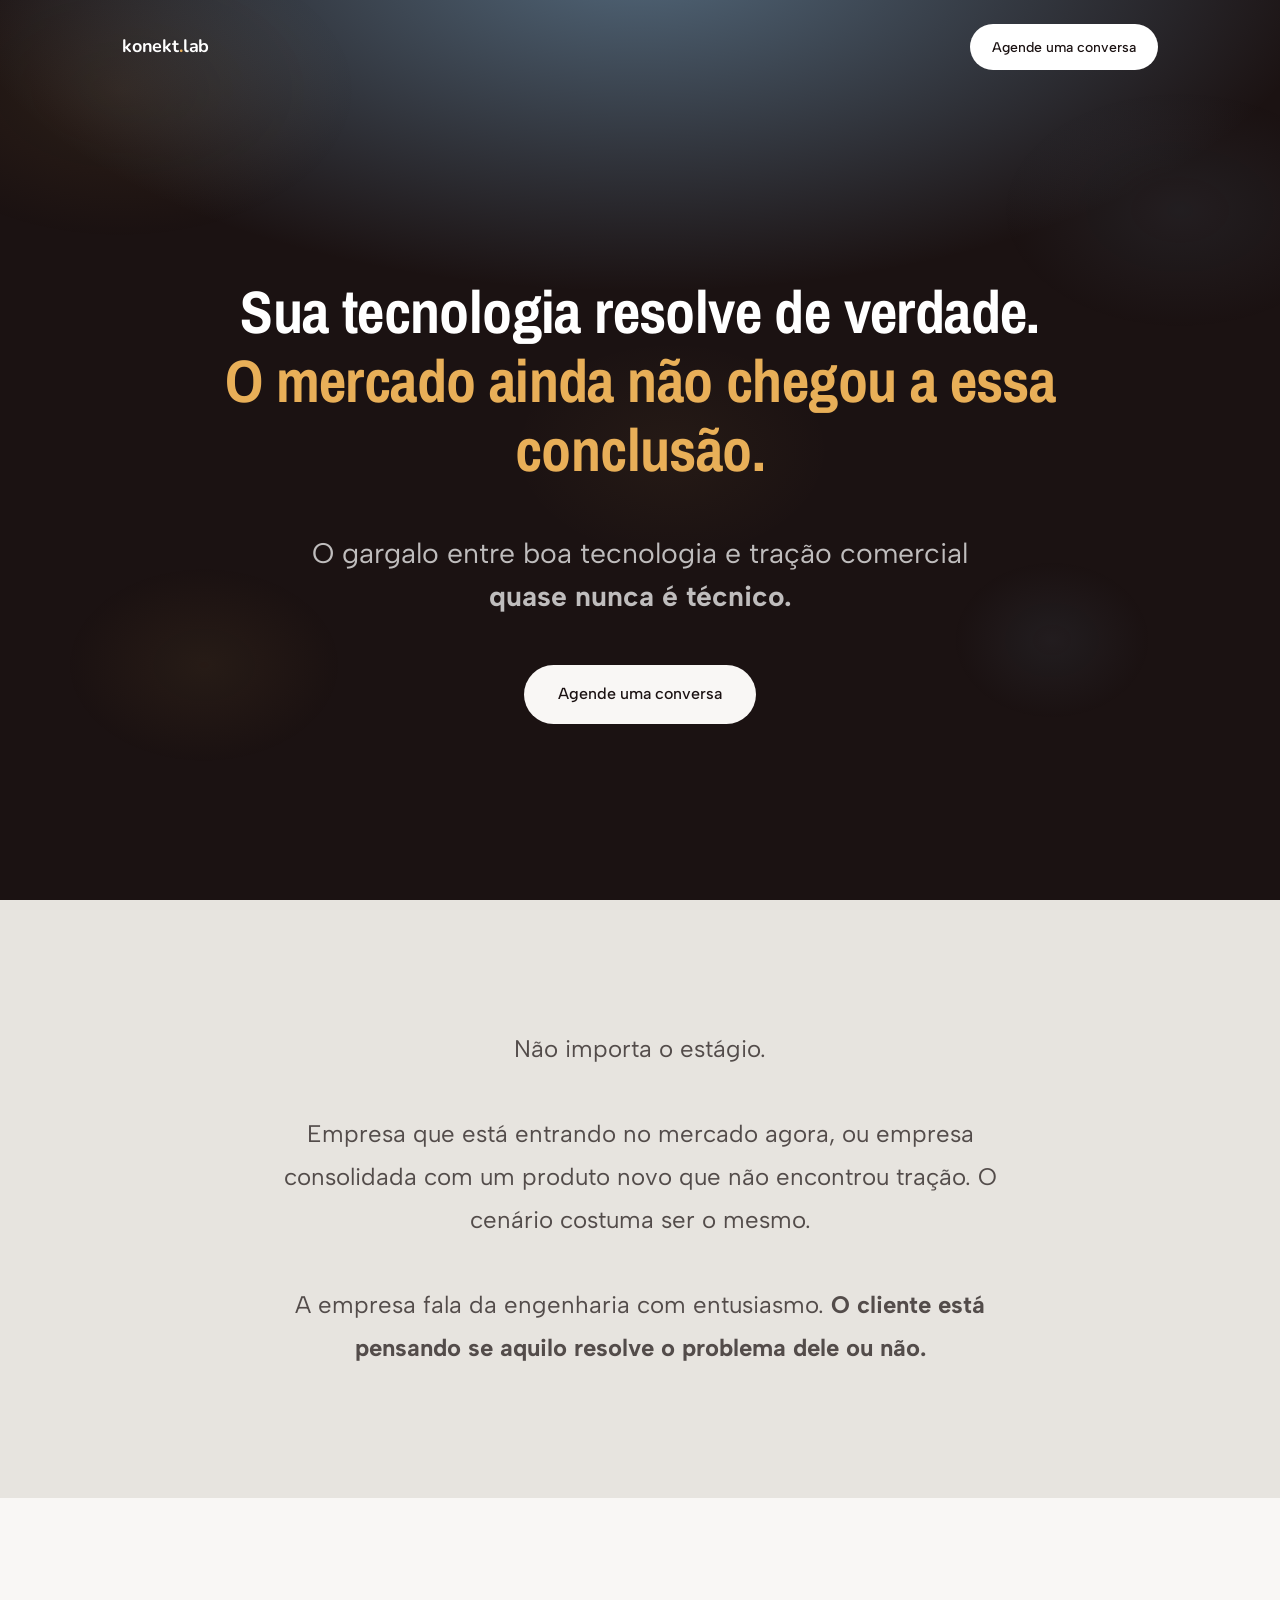
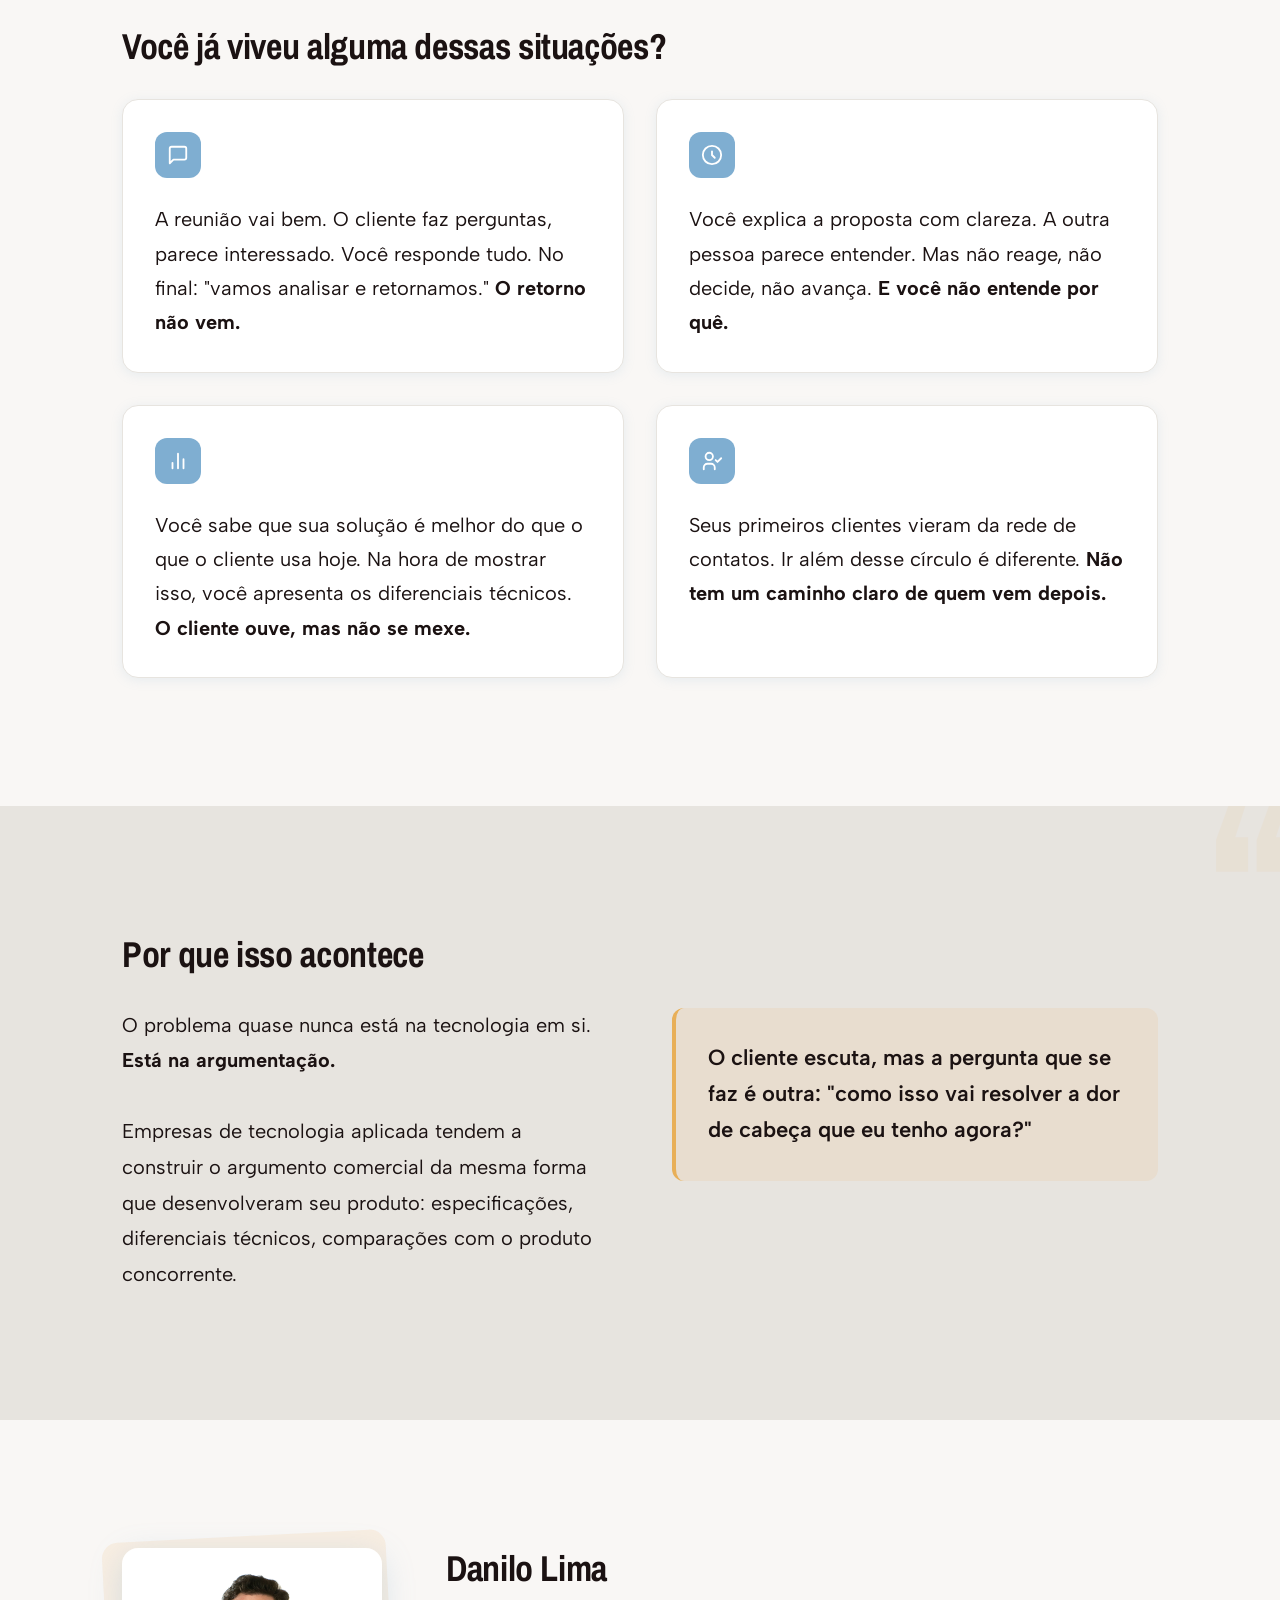
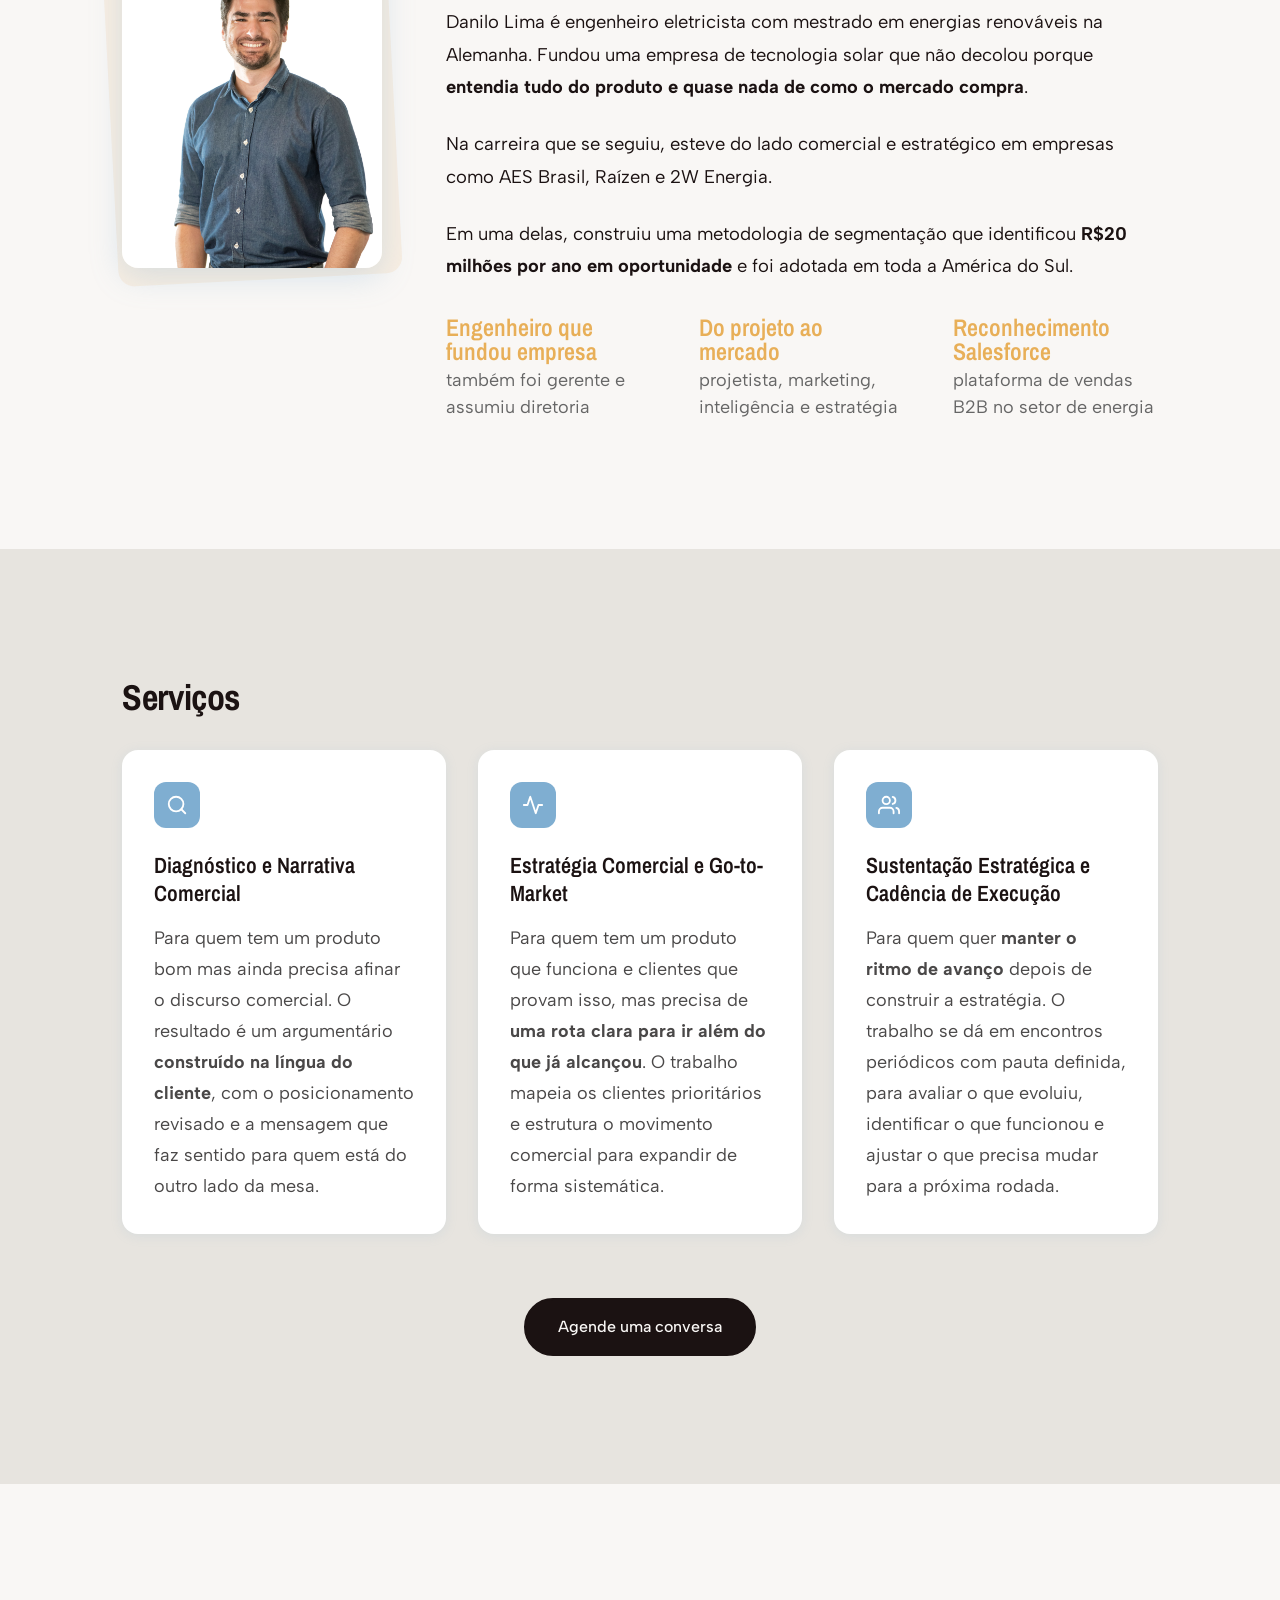
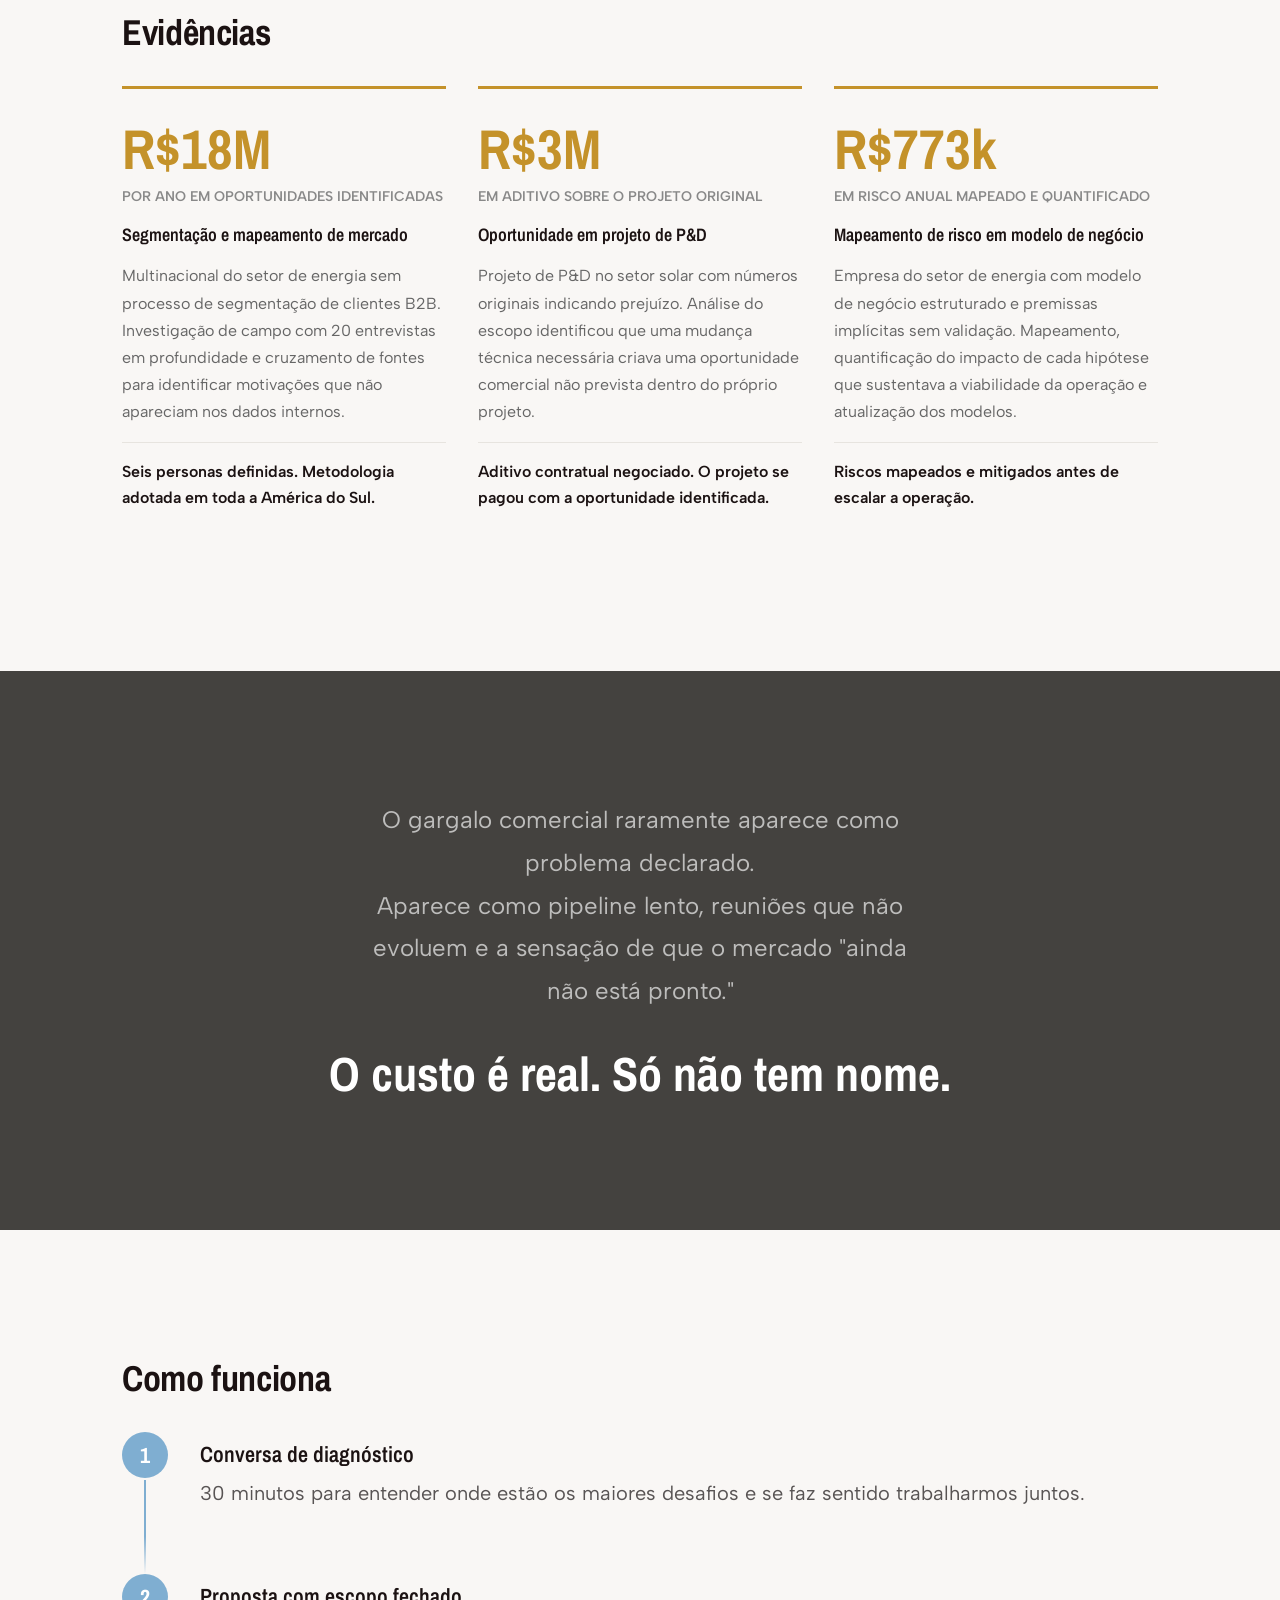
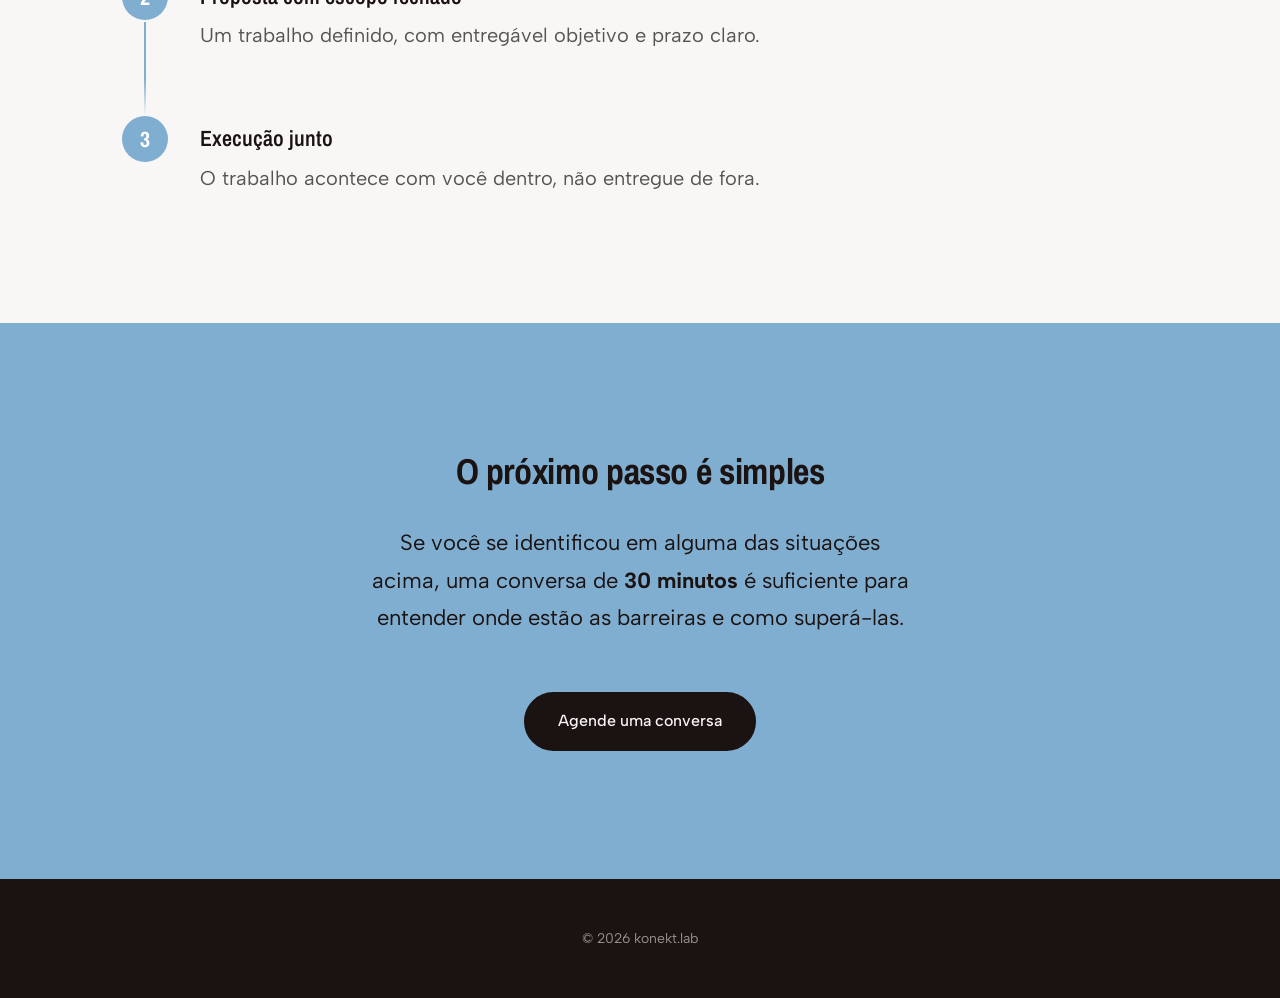
==== index.html @ 69d82f50 "Revisão de copy: seção 6 (Evidências) — três cases reescritos - Case 1 (R$20M): situação expandida c" ====
<!DOCTYPE html>
<html lang="pt-BR">
<head>
  <meta charset="UTF-8">
  <meta name="viewport" content="width=device-width, initial-scale=1.0">
  <title>konekt.lab — Estratégia Comercial para Tecnologia Aplicada</title>
  <meta name="description" content="Danilo Lima ajuda empresas de tecnologia aplicada a superar o gargalo entre boa tecnologia e tração comercial. Diagnóstico, estratégia e execução.">
  <meta property="og:title" content="konekt.lab — Estratégia Comercial para Tecnologia Aplicada">
  <meta property="og:description" content="Danilo Lima ajuda empresas de tecnologia aplicada a superar o gargalo entre boa tecnologia e tração comercial.">
  <meta property="og:type" content="website">
  <link rel="preconnect" href="https://fonts.googleapis.com">
  <link rel="preconnect" href="https://fonts.gstatic.com" crossorigin>
  <link href="https://fonts.googleapis.com/css2?family=Archivo+Narrow:ital,wght@0,400;0,500;0,600;0,700;1,400&family=Albert+Sans:wght@300;400;500;600&family=Nunito:wght@700&display=swap" rel="stylesheet">
  <link rel="stylesheet" href="./css/style.css">
</head>
<body>

  <header id="site-header">
    <div class="header-inner">
      <span class="logo">konekt<span class="logo-dot">.</span>lab</span>
      <a href="#" class="cta-btn cta-white cta-sm" id="cta-header" target="_blank" rel="noopener">
        Agende uma conversa
      </a>
    </div>
  </header>

  <main>

    <!-- ─── HERO ─────────────────────────────────────────────────── -->
    <section id="hero" class="hero">
      <div class="hero-shape hero-shape--1"></div>
      <div class="hero-shape hero-shape--2"></div>
      <div class="hero-shape hero-shape--3"></div>
      <div class="hero-shape hero-shape--4"></div>
      <div class="hero-shape hero-shape--5"></div>
      <div class="container">
        <h1>
          <br>Sua tecnologia resolve de verdade.
          <span class="h1-line2">O mercado ainda não chegou a essa conclusão.</span>
        </h1>
        <p class="subheadline">O gargalo entre boa tecnologia e tração comercial <strong>quase nunca é técnico.</strong></p>
        <a href="#" class="cta-btn cta-powder" id="cta-hero" target="_blank" rel="noopener">
          Agende uma conversa
        </a>
      </div>
    </section>

    <!-- ─── INTRO ────────────────────────────────────────────────── -->
    <section id="intro" class="intro">
      <div class="container container--wide">
        <p class="intro-text">Não importa o estágio.<br><br>Empresa que está entrando no mercado agora, ou empresa consolidada com um produto novo que não encontrou tração. O cenário costuma ser o mesmo.<br><br>A empresa fala da engenharia com entusiasmo. <strong>O cliente está pensando se aquilo resolve o problema dele ou não.</strong></p>
      </div>
    </section>

    <!-- ─── PROBLEMA ──────────────────────────────────────────────── -->
    <section id="problema" class="problema">
      <div class="container container--wide">
        <h2>Você já viveu alguma dessas situações?</h2>
        <div class="cards-grid cards-grid--2col" id="cards-problema">

          <article class="card-problema reveal">
            <div class="card-icon">
              <svg width="22" height="22" viewBox="0 0 24 24" fill="none" aria-hidden="true">
                <path d="M21 15a2 2 0 01-2 2H7l-4 4V5a2 2 0 012-2h14a2 2 0 012 2z" stroke="currentColor" stroke-width="2" stroke-linecap="round" stroke-linejoin="round"/>
              </svg>
            </div>
            <p>A reunião vai bem. O cliente faz perguntas, parece interessado. Você responde tudo. No final: "vamos analisar e retornamos." <strong>O retorno não vem.</strong></p>
          </article>

          <article class="card-problema reveal" data-delay="100">
            <div class="card-icon">
              <svg width="22" height="22" viewBox="0 0 24 24" fill="none" aria-hidden="true">
                <circle cx="12" cy="12" r="10" stroke="currentColor" stroke-width="2"/>
                <path d="M12 8v4l3 3" stroke="currentColor" stroke-width="2" stroke-linecap="round"/>
              </svg>
            </div>
            <p>Você explica a proposta com clareza. A outra pessoa parece entender. Mas não reage, não decide, não avança. <strong>E você não entende por quê.</strong></p>
          </article>

          <article class="card-problema reveal" data-delay="150">
            <div class="card-icon">
              <svg width="22" height="22" viewBox="0 0 24 24" fill="none" aria-hidden="true">
                <path d="M18 20V10M12 20V4M6 20v-6" stroke="currentColor" stroke-width="2" stroke-linecap="round" stroke-linejoin="round"/>
              </svg>
            </div>
            <p>Você sabe que sua solução é melhor do que o que o cliente usa hoje. Na hora de mostrar isso, você apresenta os diferenciais técnicos. <strong>O cliente ouve, mas não se mexe.</strong></p>
          </article>

          <article class="card-problema reveal" data-delay="200">
            <div class="card-icon">
              <svg width="22" height="22" viewBox="0 0 24 24" fill="none" aria-hidden="true">
                <circle cx="9" cy="7" r="4" stroke="currentColor" stroke-width="2"/>
                <path d="M3 21v-2a4 4 0 014-4h4a4 4 0 014 4v2" stroke="currentColor" stroke-width="2" stroke-linecap="round"/>
                <path d="M16 11l2 2 4-4" stroke="currentColor" stroke-width="2" stroke-linecap="round" stroke-linejoin="round"/>
              </svg>
            </div>
            <p>Seus primeiros clientes vieram da rede de contatos. Ir além desse círculo é diferente. <strong>Não tem um caminho claro de quem vem depois.</strong></p>
          </article>

        </div>
      </div>
    </section>

    <!-- ─── POR QUE ────────────────────────────────────────────────── -->
    <section id="por-que" class="por-que reveal">
      <div class="container">
        <h2>Por que isso acontece</h2>
        <div class="por-que-grid">
          <div class="por-que-esq">
            <p>O problema quase nunca está na tecnologia em si. <strong>Está na argumentação.</strong> <br><br>Empresas de tecnologia aplicada tendem a construir o argumento comercial da mesma forma que desenvolveram seu produto: especificações, diferenciais técnicos, comparações com o produto concorrente.</p>
          </div>
          <div class="por-que-dir">
            <p class="por-que-destaque">O cliente escuta, mas a pergunta que se faz é outra: "como isso vai resolver a dor de cabeça que eu tenho agora?"</p>
          </div>
        </div>
      </div>
    </section>

    <!-- ─── SOBRE ──────────────────────────────────────────────────── -->
    <section id="sobre" class="sobre reveal">
      <div class="container">
        <div class="sobre-content">
          <div class="foto-wrapper">
            <div class="foto-bg-shape"></div>
            <img src="./images/danilo-lima.jpg" alt="Danilo Lima" class="foto-danilo">
          </div>
          <div class="bio">
            <h2>Danilo Lima</h2>
            <p>Danilo Lima é engenheiro eletricista com mestrado em energias renováveis na Alemanha. Fundou uma empresa de tecnologia solar que não decolou porque <strong>entendia tudo do produto e quase nada de como o mercado compra</strong>.</p>
            <p>Na carreira que se seguiu, esteve do lado comercial e estratégico em empresas como AES Brasil, Raízen e 2W Energia.</p>
            <p>Em uma delas, construiu uma metodologia de segmentação que identificou <strong>R$20 milhões por ano em oportunidade</strong> e foi adotada em toda a América do Sul.</p>
            <div class="sobre-stats">
              <div class="stat-item">
                <span class="stat-value">Engenheiro que fundou empresa</span>
                <span class="stat-label">também foi gerente e assumiu diretoria</span>
              </div>
              <div class="stat-item">
                <span class="stat-value">Do projeto ao mercado</span>
                <span class="stat-label">projetista, marketing, inteligência e estratégia</span>
              </div>
              <div class="stat-item">
                <span class="stat-value">Reconhecimento Salesforce</span>
                <span class="stat-label">plataforma de vendas B2B no setor de energia</span>
              </div>
            </div>
          </div>
        </div>
      </div>
    </section>

    <!-- ─── SERVIÇOS ───────────────────────────────────────────────── -->
    <section id="servicos" class="servicos">
      <div class="container container--wide">
        <h2>Serviços</h2>
        <div class="cards-grid">

          <article class="card-servico reveal">
            <div class="card-icon">
              <svg width="22" height="22" viewBox="0 0 24 24" fill="none" aria-hidden="true">
                <circle cx="11" cy="11" r="8" stroke="currentColor" stroke-width="2"/>
                <path d="M21 21l-4.35-4.35" stroke="currentColor" stroke-width="2" stroke-linecap="round"/>
              </svg>
            </div>
            <h3>Diagnóstico e Narrativa Comercial</h3>
            <p>Para quem tem um produto bom mas ainda precisa afinar o discurso comercial. O resultado é um argumentário <strong>construído na língua do cliente</strong>, com o posicionamento revisado e a mensagem que faz sentido para quem está do outro lado da mesa.</p>
          </article>

          <article class="card-servico reveal" data-delay="100">
            <div class="card-icon">
              <svg width="22" height="22" viewBox="0 0 24 24" fill="none" aria-hidden="true">
                <path d="M22 12h-4l-3 9L9 3l-3 9H2" stroke="currentColor" stroke-width="2" stroke-linecap="round" stroke-linejoin="round"/>
              </svg>
            </div>
            <h3>Estratégia Comercial e Go-to-Market</h3>
            <p>Para quem tem um produto que funciona e clientes que provam isso, mas precisa de <strong>uma rota clara para ir além do que já alcançou</strong>. O trabalho mapeia os clientes prioritários e estrutura o movimento comercial para expandir de forma sistemática.</p>
          </article>

          <article class="card-servico reveal" data-delay="200">
            <div class="card-icon">
              <svg width="22" height="22" viewBox="0 0 24 24" fill="none" aria-hidden="true">
                <path d="M17 21v-2a4 4 0 00-4-4H5a4 4 0 00-4 4v2" stroke="currentColor" stroke-width="2" stroke-linecap="round"/>
                <circle cx="9" cy="7" r="4" stroke="currentColor" stroke-width="2"/>
                <path d="M23 21v-2a4 4 0 00-3-3.87M16 3.13a4 4 0 010 7.75" stroke="currentColor" stroke-width="2" stroke-linecap="round"/>
              </svg>
            </div>
            <h3>Sustentação Estratégica e Cadência de Execução</h3>
            <p>Para quem quer <strong>manter o ritmo de avanço</strong> depois de construir a estratégia. O trabalho se dá em encontros periódicos com pauta definida, para avaliar o que evoluiu, identificar o que funcionou e ajustar o que precisa mudar para a próxima rodada.</p>
          </article>

        </div>
        <div class="cta-center">
          <a href="#" class="cta-btn cta-dark" id="cta-servicos" target="_blank" rel="noopener">
            Agende uma conversa
          </a>
        </div>
      </div>
    </section>

    <!-- ─── EVIDÊNCIAS ────────────────────────────────────────────── -->
    <section id="evidencias" class="evidencias">
      <div class="container container--wide">
        <h2>Evidências</h2>
        <div class="cards-grid">

          <article class="card-evidencia reveal">
            <div class="evidencia-numero" data-target="20" data-prefix="R$" data-suffix="M">R$0M</div>
            <p class="evidencia-contexto">por ano em oportunidades identificadas</p>
            <h3 class="caso-titulo">Segmentação e mapeamento de mercado</h3>
            <p class="situacao">Multinacional do setor de energia sem processo de segmentação de clientes B2B. Investigação de campo com 20 entrevistas em profundidade e cruzamento de fontes para identificar motivações que não apareciam nos dados internos.</p>
            <p class="resultado">Seis personas definidas. Metodologia adotada em toda a América do Sul.</p>
          </article>

          <article class="card-evidencia reveal" data-delay="100">
            <div class="evidencia-numero" data-target="3" data-prefix="R$" data-suffix="M">R$0M</div>
            <p class="evidencia-contexto">em aditivo sobre o projeto original</p>
            <h3 class="caso-titulo">Oportunidade em projeto de P&amp;D</h3>
            <p class="situacao">Projeto de P&amp;D no setor solar com números originais indicando prejuízo. Análise do escopo identificou que uma mudança técnica necessária criava uma oportunidade comercial não prevista dentro do próprio projeto.</p>
            <p class="resultado">Aditivo contratual negociado. O projeto se pagou com a oportunidade identificada.</p>
          </article>

          <article class="card-evidencia reveal" data-delay="200">
            <div class="evidencia-numero" data-target="860" data-prefix="R$" data-suffix="k">R$0k</div>
            <p class="evidencia-contexto">em risco anual mapeado e quantificado</p>
            <h3 class="caso-titulo">Mapeamento de risco em modelo de negócio</h3>
            <p class="situacao">Empresa do setor de energia com modelo de negócio estruturado e premissas implícitas sem validação. Mapeamento, quantificação do impacto de cada hipótese que sustentava a viabilidade da operação e atualização dos modelos.</p>
            <p class="resultado">Riscos mapeados e mitigados antes de escalar a operação.</p>
          </article>

        </div>
      </div>
    </section>

    <!-- ─── CUSTO DA INAÇÃO ───────────────────────────────────────── -->
    <section id="custo" class="custo reveal">
      <div class="container">
        <p class="custo-text">O gargalo comercial raramente aparece como problema declarado.<br>Aparece como pipeline lento, reuniões que não evoluem e a sensação de que o mercado "ainda não está pronto."</p>
        <p class="custo-destaque">O custo é real. Só não tem nome.</p>
      </div>
    </section>

    <!-- ─── COMO FUNCIONA ─────────────────────────────────────────── -->
    <section id="como-funciona" class="como-funciona">
      <div class="container">
        <h2>Como funciona</h2>
        <div class="passos">

          <div class="passo reveal">
            <div class="passo-numero">1</div>
            <div class="passo-content">
              <h3>Conversa de diagnóstico</h3>
              <p>30 minutos para entender onde estão os maiores desafios e se faz sentido trabalharmos juntos.</p>
            </div>
          </div>

          <div class="passo reveal" data-delay="150">
            <div class="passo-numero">2</div>
            <div class="passo-content">
              <h3>Proposta com escopo fechado</h3>
              <p>Um trabalho definido, com entregável objetivo e prazo claro.</p>
            </div>
          </div>

          <div class="passo reveal" data-delay="300">
            <div class="passo-numero">3</div>
            <div class="passo-content">
              <h3>Execução junto</h3>
              <p>O trabalho acontece com você dentro, não entregue de fora.</p>
            </div>
          </div>

        </div>
      </div>
    </section>

    <!-- ─── CTA FINAL ─────────────────────────────────────────────── -->
    <section id="cta-final" class="cta-final reveal">
      <div class="container">
        <h2>O próximo passo é simples</h2>
        <p>Se você se identificou em alguma das situações acima, uma conversa de <strong>30 minutos</strong> é suficiente para entender onde estão as barreiras e como superá-las.</p>
        <a href="#" class="cta-btn cta-dark" id="cta-final-btn" target="_blank" rel="noopener">
          Agende uma conversa
        </a>
      </div>
    </section>

  </main>

  <footer>
    <div class="footer-inner">
      <p>© 2026 konekt.lab</p>
    </div>
  </footer>

  <script src="./js/main.js"></script>
</body>
</html>
---- css/style.css ----
/* ============================================================
   konekt.lab v3 — Design System
   Paleta da marca: Licorice / Black Olive / Mustard / Sky / Platinum / Powder
   Tipografia: Archivo Narrow (títulos) + Albert Sans (corpo)
   ============================================================ */

@import url('https://fonts.googleapis.com/css2?family=Archivo+Narrow:ital,wght@0,400;0,500;0,600;0,700;1,400&family=Albert+Sans:wght@300;400;500;600&family=Nunito:wght@700&display=swap');

:root {
  /* ── Paleta da marca ── */
  --licorice:     #1B1212;
  --black-olive:  #44423F;
  --mustard:      #E8AF58;
  --mustard-dark: #C4922A;
  --sky:          #7FAED1;
  --platinum:     #E7E4DF;
  --powder:       #F9F7F5;

  /* ── Tipografia ── */
  --font-heading: 'Archivo Narrow', sans-serif;
  --font-body:    'Albert Sans', sans-serif;

  /* ── Escalas ── */
  --text-xs:   0.75rem;    /* 12px */
  --text-sm:   0.875rem;   /* 14px */
  --text-base: 1rem;       /* 16px */
  --text-lg:   1.125rem;   /* 18px */
  --text-xl:   1.375rem;   /* 22px */
  --text-2xl:  1.75rem;    /* 28px */
  --text-3xl:  2.25rem;    /* 36px */
  --text-4xl:  3rem;       /* 48px */
  --text-5xl:  3.75rem;    /* 60px */

  /* ── Layout ── */
  --max-w:      1100px;
  --max-w-wide: 1100px;

  /* ── Espaçamento (base 8px) ── */
  --sp-1:  0.5rem;
  --sp-2:  1rem;
  --sp-3:  1.5rem;
  --sp-4:  2rem;
  --sp-6:  3rem;
  --sp-8:  4rem;
  --sp-12: 6rem;
  --sp-16: 8rem;

  /* ── Raios ── */
  --r-sm:   8px;
  --r-md:   12px;
  --r-lg:   16px;
  --r-full: 999px;

  /* ── Transições ── */
  --t-fast: 150ms ease;
  --t-base: 260ms ease;

  /* ── Sombras ── */
  --shadow-card:       0 2px 12px rgba(127, 174, 209, 0.15);
  --shadow-card-hover: 0 8px 32px rgba(127, 174, 209, 0.28);
  --shadow-header:     0 1px 16px rgba(27, 18, 18, 0.09);

  /* ── Hero glow ── */
  --hero-glow: rgba(127, 174, 209, 0.55);  /* Sky suave — troque para ajustar */

  /* ================================================================
     TIPOGRAFIA POR SEÇÃO — edite aqui para ajustar fontes
     Salve e dê refresh; não precisa de build.

     Referência rápida de tamanhos:
     0.875rem = 14px  |  1rem = 16px  |  1.125rem = 18px
     1.25rem  = 20px  |  1.375rem = 22px  |  1.5rem = 24px
     ================================================================ */
  --fs-hero-sub:     1.775rem;   /* hero — subheadline              */
  --fs-intro:        1.5rem;     /* intro — parágrafo               */
  --fs-card-prob:    1.25rem;    /* problema — texto dos cards      */
  --fs-por-que:      1.25rem;    /* por que — parágrafo             */
  --fs-por-que-dest: 1.375rem;   /* por que — frase destaque        */
  --fs-bio:          1.15rem;    /* sobre — bio                     */
  --fs-servico:      1.125rem;   /* serviços — texto dos cards      */
  --fs-evidencia:    1rem;       /* evidências — resultado          */
  --fs-passos:       1.25rem;    /* como funciona — texto           */
  --fs-cta-final:    1.375rem;   /* CTA final — parágrafo           */

  /* ================================================================
     ESPAÇAMENTOS EDITÁVEIS — seções e blocos de texto
     Mesma lógica: edite o valor, salve, refresh.

     Referência rápida:
     var(--sp-4) = 2rem = 32px  |  var(--sp-6) = 3rem = 48px
     var(--sp-8) = 4rem = 64px  |  var(--sp-12) = 6rem = 96px
     var(--sp-16) = 8rem = 128px
     ================================================================ */
  --pd-secao:   var(--sp-16);  /* padding vertical padrão de todas as seções */
  --pd-intro:   var(--sp-16);   /* padding vertical da seção intro            */
  --gap-p:      var(--sp-3);   /* espaço entre parágrafos dentro das seções  */

  /* Hero — espaços internos independentes */
  --sp-hero-sub: var(--sp-6);  /* espaço entre h1 e subheadline             */
  --sp-hero-cta: var(--sp-6);  /* espaço entre subheadline e botão CTA      */
}

/* ============================================================
   Reset
   ============================================================ */

*, *::before, *::after {
  box-sizing: border-box;
  margin: 0;
  padding: 0;
}

html {
  font-size: 16px;
  scroll-behavior: smooth;
}

body {
  font-family: var(--font-body);
  font-size: var(--text-base);
  line-height: 1.65;
  color: var(--licorice);
  background-color: var(--powder);
  -webkit-font-smoothing: antialiased;
  -moz-osx-font-smoothing: grayscale;
  overflow-x: hidden;
}

img {
  max-width: 100%;
  height: auto;
  display: block;
}

a {
  color: inherit;
  text-decoration: none;
}

ul, ol {
  list-style: none;
  padding: 0;
}

p {
  margin-bottom: var(--gap-p);
}

p:last-child {
  margin-bottom: 0;
}

/* ============================================================
   Containers
   ============================================================ */

.container {
  width: 100%;
  max-width: var(--max-w);
  margin-left: auto;
  margin-right: auto;
  padding-left: var(--sp-4);
  padding-right: var(--sp-4);
}

.container--wide {
  max-width: var(--max-w-wide);
}

/* ============================================================
   Tipografia — Headings
   ============================================================ */

h1, h2 {
  font-family: var(--font-heading);
  font-weight: 700;
  line-height: 1.15;
  letter-spacing: -0.01em;
}

h1 {
  font-size: clamp(2.25rem, 5vw, var(--text-5xl));
}

h2 {
  font-size: clamp(1.5rem, 3.5vw, var(--text-3xl));
  margin-bottom: var(--sp-4);
}

h3 {
  font-family: var(--font-heading);
  font-size: var(--text-xl);
  font-weight: 600;
  line-height: 1.25;
  margin-bottom: var(--sp-2);
}

/* ============================================================
   Header — sticky, transparente → powder ao rolar
   ============================================================ */

#site-header {
  position: fixed;
  top: 0;
  left: 0;
  right: 0;
  z-index: 100;
  background-color: transparent;
  transition: background-color var(--t-base), box-shadow var(--t-base);
}

#site-header.scrolled {
  background-color: var(--powder);
  box-shadow: var(--shadow-header);
}

.header-inner {
  max-width: var(--max-w-wide);
  margin: 0 auto;
  padding: var(--sp-3) var(--sp-4);
  display: flex;
  align-items: center;
  justify-content: space-between;
}

.logo {
  font-family: 'Nunito', sans-serif;
  font-size: var(--text-lg);
  font-weight: 700;
  letter-spacing: -0.01em;
  color: #fff;
  transition: color var(--t-base);
}

.logo-dot {
  color: var(--mustard);
}

#site-header.scrolled .logo {
  color: var(--licorice);
}

#site-header.scrolled .logo-dot {
  color: var(--mustard);
}

/* ============================================================
   Botões CTA — pílula unificado
   ============================================================ */

.cta-btn {
  display: inline-flex;
  align-items: center;
  justify-content: center;
  font-family: var(--font-body);
  font-size: var(--text-base);
  font-weight: 500;
  padding: 0.875rem 2rem;
  border-radius: var(--r-full);
  border: 2px solid transparent;
  min-height: 48px;
  cursor: pointer;
  background-color: transparent;
  transition: background-color var(--t-fast), color var(--t-fast),
              border-color var(--t-fast), transform var(--t-fast), box-shadow var(--t-fast);
}

/* Variante escura: sólido Licorice */
.cta-dark {
  background-color: var(--licorice);
  color: var(--powder);
  border-color: var(--licorice);
}

.cta-dark:hover {
  background-color: var(--mustard);
  color: var(--licorice);
  border-color: var(--mustard);
  transform: translateY(-2px);
  box-shadow: 0 6px 20px rgba(232, 175, 88, 0.3);
}

.cta-dark:active {
  transform: translateY(0);
}

/* Variante Powder: fundo Powder, texto Licorice (hero com fundo escuro) */
.cta-powder {
  background-color: var(--powder);
  color: var(--licorice);
}

.cta-powder:hover {
  background-color: var(--mustard);
  color: var(--licorice);
  transform: translateY(-2px);
  box-shadow: 0 6px 20px rgba(232, 175, 88, 0.3);
}

.cta-powder:active {
  transform: translateY(0);
}

/* Variante branca sólida: para navbar transparente sobre hero escuro */
.cta-white {
  background-color: #fff;
  color: var(--licorice);
  border: 2px solid transparent;
}
.cta-white:hover {
  background-color: var(--mustard);
  color: var(--licorice);
  transform: translateY(-2px);
  box-shadow: 0 4px 16px rgba(232, 175, 88, 0.3);
}
.cta-white:active { transform: translateY(0); }
/* NavBar scrolled: Licorice fill + hover Mustard */
#site-header.scrolled .cta-white {
  background-color: var(--licorice);
  color: var(--powder);
  border-color: transparent;
}
#site-header.scrolled .cta-white:hover {
  background-color: var(--mustard);
  color: var(--licorice);
  box-shadow: 0 4px 16px rgba(232, 175, 88, 0.3);
}

/* Tamanho menor para header */
.cta-sm {
  font-size: var(--text-sm);
  padding: 0.6rem 1.25rem;
  min-height: 40px;
}

/* Centro de CTA abaixo de grids */
.cta-center {
  margin-top: var(--sp-8);
  display: flex;
  justify-content: center;
}

/* ============================================================
   Seções — padding vertical padrão
   ============================================================ */

section {
  padding-top: var(--pd-secao);
  padding-bottom: var(--pd-secao);
}

/* ============================================================
   Hero — Black Olive, centralizado, tela cheia
   ============================================================ */

.hero {
  background: radial-gradient(ellipse 80% 55% at 50% -5%, var(--hero-glow), transparent 68%),
              var(--licorice);
  min-height: 100vh;
  display: flex;
  align-items: center;
  padding-top: 160px;
  padding-bottom: var(--sp-16);
  position: relative;
  overflow: hidden;
}

.hero .container {
  position: relative;
  z-index: 1;
  text-align: center;
  display: flex;
  flex-direction: column;
  align-items: center;
  gap: 0;
}

/* Espaços internos do hero — edite as variáveis em :root */
.hero .subheadline {
  margin-top: var(--sp-hero-sub);
}

.hero .cta-btn {
  margin-top: var(--sp-hero-cta);
}

.hero h1 {
  color: #fff;
  max-width: 860px;
}

.h1-line2 {
  color: var(--mustard);
  display: block;
}

.subheadline {
  font-size: var(--fs-hero-sub);
  font-weight: 400;
  color: rgba(255, 255, 255, 0.72);
  line-height: 1.5;
  margin-bottom: 0;
  max-width: 680px;
}

/* ── Hero Shapes ─────────────────────────────────────────── */

.hero-shape {
  position: absolute;
  border-radius: 50%;
  pointer-events: none;
  opacity: 0;
}

.hero-shape--1 {
  width: 480px;
  height: 300px;
  background: radial-gradient(ellipse, rgba(232, 175, 88, 0.08), transparent 70%);
  top: -60px;
  left: -120px;
  animation: heroShapeIn 1.2s ease 0s forwards, float 12s ease-in-out 0s infinite;
}

.hero-shape--2 {
  width: 360px;
  height: 240px;
  background: radial-gradient(ellipse, rgba(127, 174, 209, 0.08), transparent 70%);
  top: 10%;
  right: -80px;
  animation: heroShapeIn 1.2s ease 0.2s forwards, float 12s ease-in-out -2s infinite;
}

.hero-shape--3 {
  width: 280px;
  height: 200px;
  background: radial-gradient(ellipse, rgba(232, 175, 88, 0.06), transparent 70%);
  bottom: 15%;
  left: 5%;
  animation: heroShapeIn 1.2s ease 0.4s forwards, float 12s ease-in-out -4s infinite;
}

.hero-shape--4 {
  width: 200px;
  height: 160px;
  background: radial-gradient(ellipse, rgba(127, 174, 209, 0.07), transparent 70%);
  bottom: 20%;
  right: 10%;
  animation: heroShapeIn 1.2s ease 0.6s forwards, float 12s ease-in-out -6s infinite;
}

.hero-shape--5 {
  width: 320px;
  height: 220px;
  background: radial-gradient(ellipse, rgba(232, 175, 88, 0.05), transparent 70%);
  top: calc(50% - 110px);
  left: 40%;
  animation: heroShapeIn 1.2s ease 0.8s forwards, float 12s ease-in-out -8s infinite;
}

@keyframes heroShapeIn {
  from { opacity: 0; }
  to   { opacity: 1; }
}

@keyframes float {
  0%, 100% { transform: translateY(0); }
  50%       { transform: translateY(15px); }
}

@keyframes wordIn {
  from { opacity: 0; transform: translateY(14px); }
  to   { opacity: 1; transform: translateY(0); }
}

.hero-word {
  display: inline-block;
  opacity: 0;
  animation: wordIn 0.45s ease forwards;
}

.hero-block-animate {
  opacity: 0;
  animation: wordIn 0.5s ease forwards;
}

/* ============================================================
   Seção Intro — transição entre Hero e Problema
   ============================================================ */

.intro {
  background-color: var(--platinum);
  padding-top: var(--pd-intro);
  padding-bottom: var(--pd-intro);
  text-align: center;
}

.intro-text {
  font-size: var(--fs-intro);
  line-height: 1.78;
  color: var(--licorice);
  opacity: 0.72;
  max-width: 720px;
  margin: 0 auto;
  margin-bottom: 0;
}

/* ============================================================
   Seção Problema — Powder
   ============================================================ */

.problema {
  background-color: var(--powder);
}

/* ============================================================
   Cards Grid — responsivo (base 1 col)
   ============================================================ */

.cards-grid {
  display: grid;
  grid-template-columns: 1fr;
  gap: var(--sp-4);
}

.cards-grid--2col {
  grid-template-columns: 1fr;
}

/* ============================================================
   Card de Problema
   ============================================================ */

.card-problema {
  background-color: #fff;
  border-radius: var(--r-lg);
  padding: var(--sp-4);
  border: 1px solid var(--platinum);
  box-shadow: var(--shadow-card);
  transition: transform var(--t-base), box-shadow var(--t-base), background-color 0.4s ease;
}

.card-problema:hover {
  transform: translateY(-4px);
  box-shadow: var(--shadow-card-hover);
}

/* Estado ativo via JS (animated background) */
.card-problema.card-active {
  background-color: rgba(232, 175, 88, 0.08);
}

.card-problema p {
  font-size: var(--fs-card-prob);
  line-height: 1.72;
  color: var(--licorice);
  margin-bottom: 0;
}

/* ============================================================
   Card Icon — quadrado arredondado Sky
   ============================================================ */

.card-icon {
  width: 46px;
  height: 46px;
  background-color: var(--sky);
  border-radius: var(--r-md);
  display: flex;
  align-items: center;
  justify-content: center;
  margin-bottom: var(--sp-3);
  color: #fff;
  flex-shrink: 0;
  transition: background-color var(--t-base), color var(--t-base);
}

/* ============================================================
   Seção Por Que — Platinum
   ============================================================ */

.por-que {
  background-color: var(--platinum);
  position: relative;
  overflow: hidden;
}

.por-que::before {
  content: '\201C';
  font-family: var(--font-heading);
  font-size: 20rem;
  color: var(--mustard);
  opacity: 0.07;
  position: absolute;
  top: -4rem;
  right: -1rem;
  line-height: 1;
  pointer-events: none;
  user-select: none;
}

.por-que h2 {
  color: var(--licorice);
}

.por-que p {
  font-size: var(--fs-por-que);
  line-height: 1.78;
  color: var(--licorice);
  max-width: 680px;
}

.por-que-destaque {
  font-style: normal;
  color: var(--licorice);
  font-weight: 600;
  background-color: rgba(232, 175, 88, 0.12);
  padding: var(--sp-4) var(--sp-4);
  border-radius: var(--r-md);
  border-left: 4px solid var(--mustard);
  max-width: 680px;
}

/* ── Layout 2 colunas — Por que ────────────────────────────── */

.por-que-grid {
  display: grid;
  grid-template-columns: 1fr;   /* mobile: coluna única */
  gap: var(--sp-6);
  align-items: start;
}

.por-que-dir .por-que-destaque {
  font-size: var(--fs-por-que-dest);
  max-width: none;
  line-height: 1.65;
}

/* ============================================================
   Seção Sobre — Powder
   ============================================================ */

.sobre {
  background-color: var(--powder);
}

.sobre-content {
  display: flex;
  flex-direction: column;
  gap: var(--sp-6);
  margin-top: 0;
}

.bio h2 {
  margin-bottom: var(--sp-2);
}

.foto-wrapper {
  flex-shrink: 0;
  position: relative;
  align-self: flex-start;
}

.foto-bg-shape {
  position: absolute;
  background: rgba(232, 175, 88, 0.12);
  border-radius: var(--r-lg);
  transform: rotate(-3deg);
  top: -12px;
  right: -12px;
  bottom: -12px;
  left: -12px;
  z-index: 0;
}

.foto-danilo {
  position: relative;
  z-index: 1;
  width: 200px;
  height: 250px;
  object-fit: cover;
  object-position: top center;
  border-radius: var(--r-lg);
  box-shadow: var(--shadow-card-hover);
}

.bio p {
  font-size: var(--fs-bio);
  line-height: 1.78;
  color: var(--licorice);
}

.sobre-stats {
  display: flex;
  gap: 3rem;
  margin-top: var(--sp-4);
}

.stat-item {
  display: flex;
  flex-direction: column;
  flex: 1;
}

.stat-value {
  font-family: var(--font-heading);
  font-size: 1.5rem;
  font-weight: 600;
  color: var(--mustard);
  line-height: 1;
}

.stat-label {
  font-size: var(--text-lg);
  color: #666;
  line-height: 1.5;
  margin-top: 0.25rem;
}

/* ============================================================
   Seção Serviços — Platinum
   ============================================================ */

.servicos {
  background-color: var(--platinum);
}

.card-servico {
  background-color: #fff;
  border-radius: var(--r-lg);
  padding: var(--sp-4);
  box-shadow: var(--shadow-card);
  transition: transform var(--t-base), box-shadow var(--t-base);
}

.card-servico:hover {
  transform: translateY(-4px);
  box-shadow: var(--shadow-card-hover);
}

.card-servico:hover .card-icon {
  background-color: var(--mustard);
  color: #fff;
}

.card-servico h3 {
  color: var(--licorice);
}

.card-servico p {
  font-size: var(--fs-servico);
  line-height: 1.72;
  color: #4a4848;
}

/* ============================================================
   Seção Evidências — Powder
   ============================================================ */

.evidencias {
  background-color: var(--powder);
}

.card-evidencia {
  padding: var(--sp-4) 0;
  border-top: 3px solid var(--mustard-dark);
  transition: transform var(--t-base);
}

.card-evidencia:hover {
  transform: translateY(-4px);
}

.evidencia-numero {
  font-family: var(--font-heading);
  font-size: 3.5rem;
  font-weight: 700;
  color: var(--mustard-dark);
  line-height: 1;
  margin-bottom: var(--sp-1);
}

.evidencia-contexto {
  font-size: var(--text-sm);
  font-weight: 600;
  letter-spacing: 0.0em;
  text-transform: uppercase;
  color: #888;
  margin-bottom: var(--sp-2);
}

.caso-titulo {
  font-family: var(--font-heading);
  font-size: var(--text-lg);
  font-weight: 600;
  color: var(--licorice);
  margin-bottom: var(--sp-2);
}

.card-evidencia .situacao {
  font-size: var(--text-base);
  color: #666;
  line-height: 1.7;
  padding-bottom: var(--sp-2);
  margin-bottom: var(--sp-2);
  border-bottom: 1px solid var(--platinum);
}

.card-evidencia .resultado {
  font-size: var(--fs-evidencia);
  font-weight: 600;
  line-height: 1.65;
  color: var(--licorice);
  margin-bottom: 0;
}

/* ============================================================
   Seção Custo da Inação — Black Olive
   ============================================================ */

.custo {
  background-color: var(--black-olive);
  text-align: center;
}

.custo .container {
  display: flex;
  flex-direction: column;
  align-items: center;
  gap: var(--sp-4);
}

.custo-text {
  font-size: 1.5rem;
  line-height: 1.78;
  color: rgba(255, 255, 255, 0.65);
  max-width: 580px;
  margin-bottom: 0;
}

.custo-destaque {
  font-family: var(--font-heading);
  font-size: clamp(1.75rem, 4vw, var(--text-4xl));
  font-weight: 700;
  color: #fff;
  line-height: 1.2;
  margin-bottom: 0;
}

/* ============================================================
   Seção Como Funciona — Powder
   ============================================================ */

.como-funciona {
  background-color: var(--powder);
}

.passos {
  display: flex;
  flex-direction: column;
  gap: 0;
  margin-top: var(--sp-2);
}

.passo {
  display: flex;
  gap: var(--sp-4);
  position: relative;
}

.passo:not(:last-child) {
  padding-bottom: var(--sp-8);
}

/* Linha conectora vertical entre passos */
.passo:not(:last-child)::before {
  content: '';
  position: absolute;
  left: 22px;
  top: 48px;
  bottom: 0;
  width: 2px;
  background: linear-gradient(to bottom, var(--sky) 60%, transparent);
}

.passo-numero {
  width: 46px;
  height: 46px;
  background-color: var(--sky);
  border-radius: var(--r-full);
  display: flex;
  align-items: center;
  justify-content: center;
  font-family: var(--font-heading);
  font-size: var(--text-xl);
  font-weight: 700;
  color: #fff;
  flex-shrink: 0;
  position: relative;
  z-index: 1;
  transition: background-color var(--t-base);
}

.passo:hover .passo-numero {
  background-color: var(--mustard);
}

.passo-content {
  padding-top: 0.55rem;
}

.passo-content h3 {
  color: var(--licorice);
  margin-bottom: var(--sp-1);
}

.passo-content p {
  font-size: var(--fs-passos);
  line-height: 1.7;
  color: #585454;
  margin-bottom: 0;
}

/* ============================================================
   CTA Final — Sky background
   ============================================================ */

.cta-final {
  background-color: var(--sky);
  text-align: center;
}

.cta-final .container {
  display: flex;
  flex-direction: column;
  align-items: center;
  gap: var(--sp-4);
}

.cta-final h2 {
  color: var(--licorice);
  margin-bottom: 0;
}

.cta-final p {
  font-size: var(--fs-cta-final);
  line-height: 1.7;
  color: var(--licorice);
  max-width: 540px;
  opacity: 1;
}

/* ============================================================
   Footer — Licorice
   ============================================================ */

footer {
  background-color: var(--licorice);
  padding: var(--sp-6) var(--sp-4);
}

.footer-inner {
  max-width: var(--max-w-wide);
  margin: 0 auto;
  text-align: center;
}

footer p {
  font-size: var(--text-sm);
  color: var(--platinum);
  opacity: 0.6;
  margin-bottom: 0;
}

/* ============================================================
   Scroll Reveal — fade-in + translateY
   ============================================================ */

.reveal {
  opacity: 0;
  transform: translateY(24px);
  transition: opacity 0.55s ease, transform 0.55s ease;
}

.reveal.is-visible {
  opacity: 1;
  transform: translateY(0);
}

/* ============================================================
   Responsividade — Tablet 640px+
   ============================================================ */

@media (min-width: 640px) {

  .cards-grid {
    grid-template-columns: repeat(2, 1fr);
  }

  .cards-grid--2col {
    grid-template-columns: repeat(2, 1fr);
  }

  .por-que-grid {
    grid-template-columns: 1fr 1fr;
    gap: var(--sp-8);
  }

  .sobre-content {
    flex-direction: row;
    align-items: flex-start;
    gap: var(--sp-8);
  }

  .foto-danilo {
    width: 220px;
    height: 270px;
  }
}

/* ============================================================
   Responsividade — Desktop 1024px+
   ============================================================ */

@media (min-width: 1024px) {

  .cards-grid {
    grid-template-columns: repeat(3, 1fr);
  }

  /* 4 cards do problema mantêm 2 colunas em desktop */
  .cards-grid--2col {
    grid-template-columns: repeat(2, 1fr);
  }

  .foto-danilo {
    width: 260px;
    height: 320px;
  }
}

/* ============================================================
   Mobile — ajustes < 480px
   ============================================================ */

@media (max-width: 479px) {

  section {
    padding-top: var(--sp-12);
    padding-bottom: var(--sp-12);
  }

  .hero {
    padding-top: 100px;
  }

  .hero .cta-btn {
    align-self: stretch;
    text-align: center;
    justify-content: center;
  }

  .cta-center .cta-btn {
    width: 100%;
    max-width: 320px;
  }

  .cta-final .cta-btn {
    width: 100%;
    max-width: 320px;
  }

  .sobre-stats {
    flex-direction: column;
    gap: var(--sp-3);
  }

  .por-que::before {
    font-size: 12rem;
    right: -1rem;
    top: -2rem;
  }

  /* Hero shapes menores em mobile */
  .hero-shape--1 { width: 280px; height: 180px; }
  .hero-shape--2 { width: 220px; height: 140px; }
  .hero-shape--5 { display: none; }
}
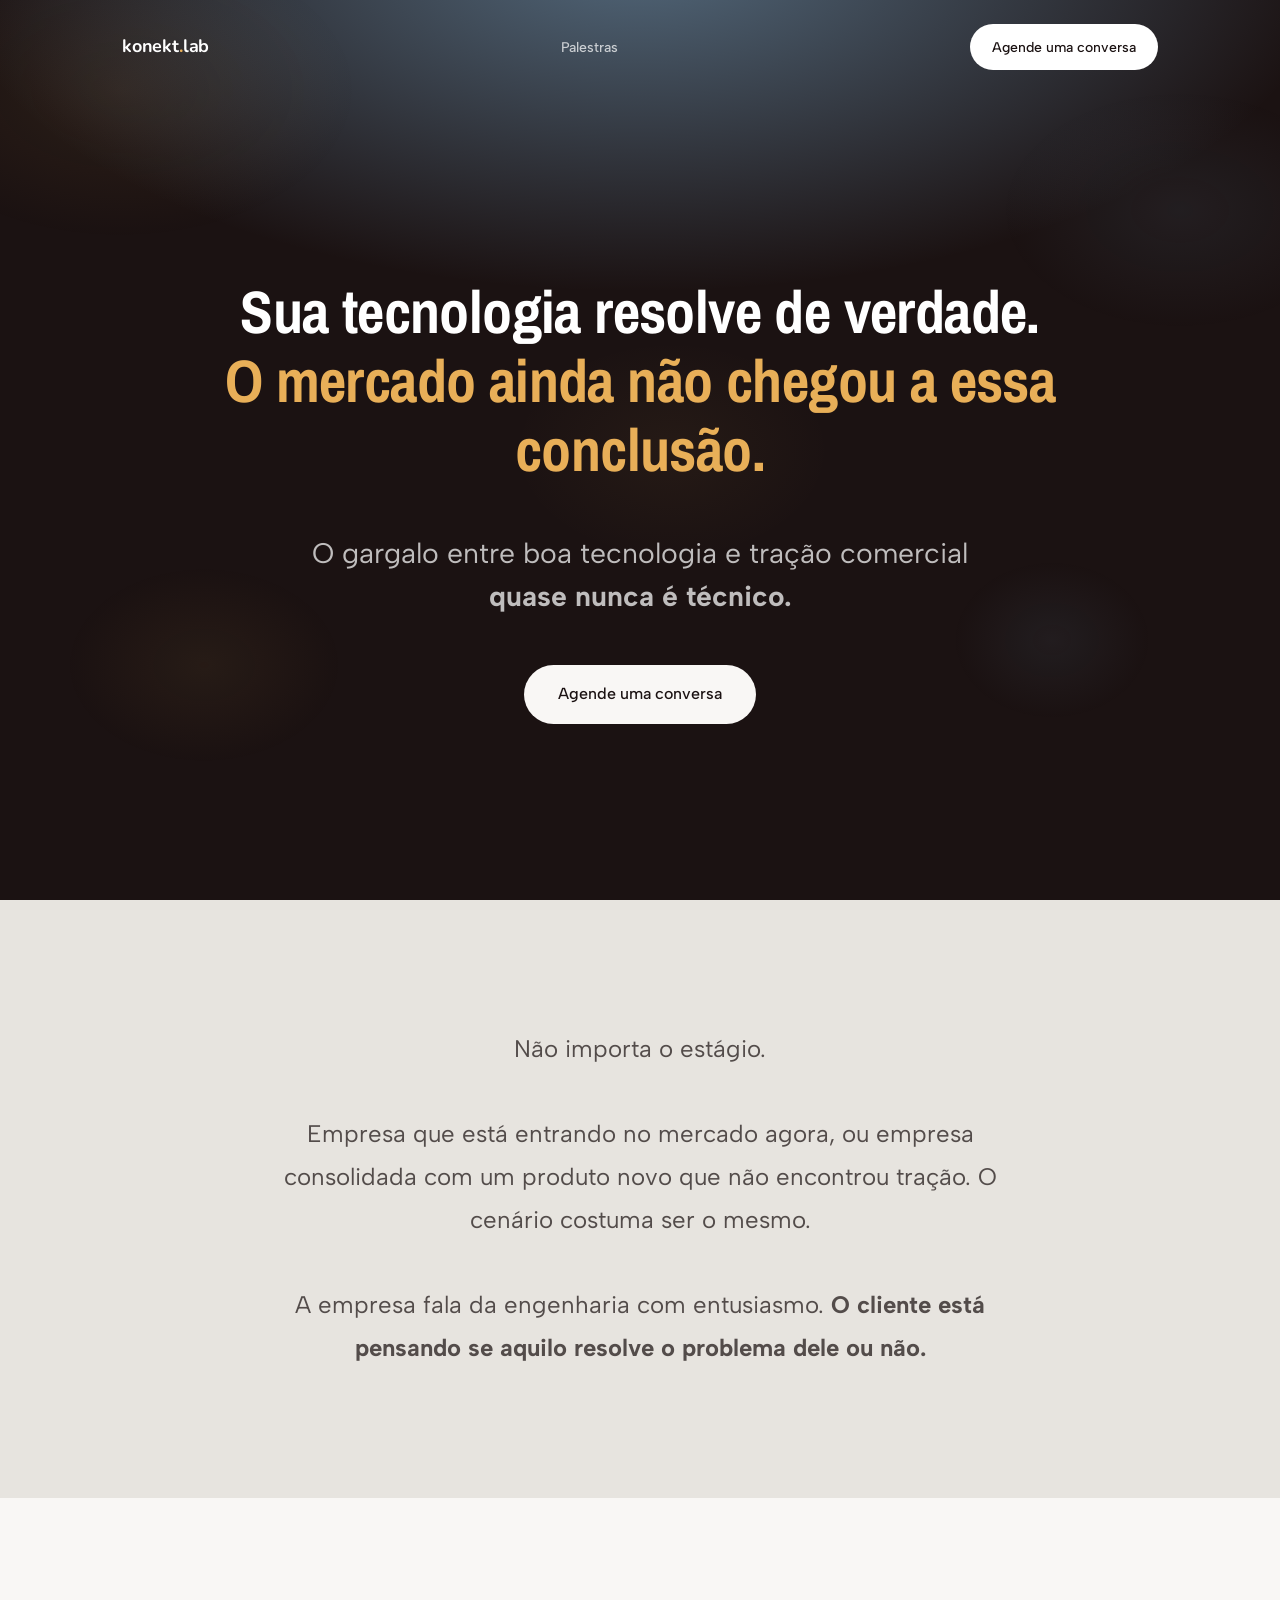
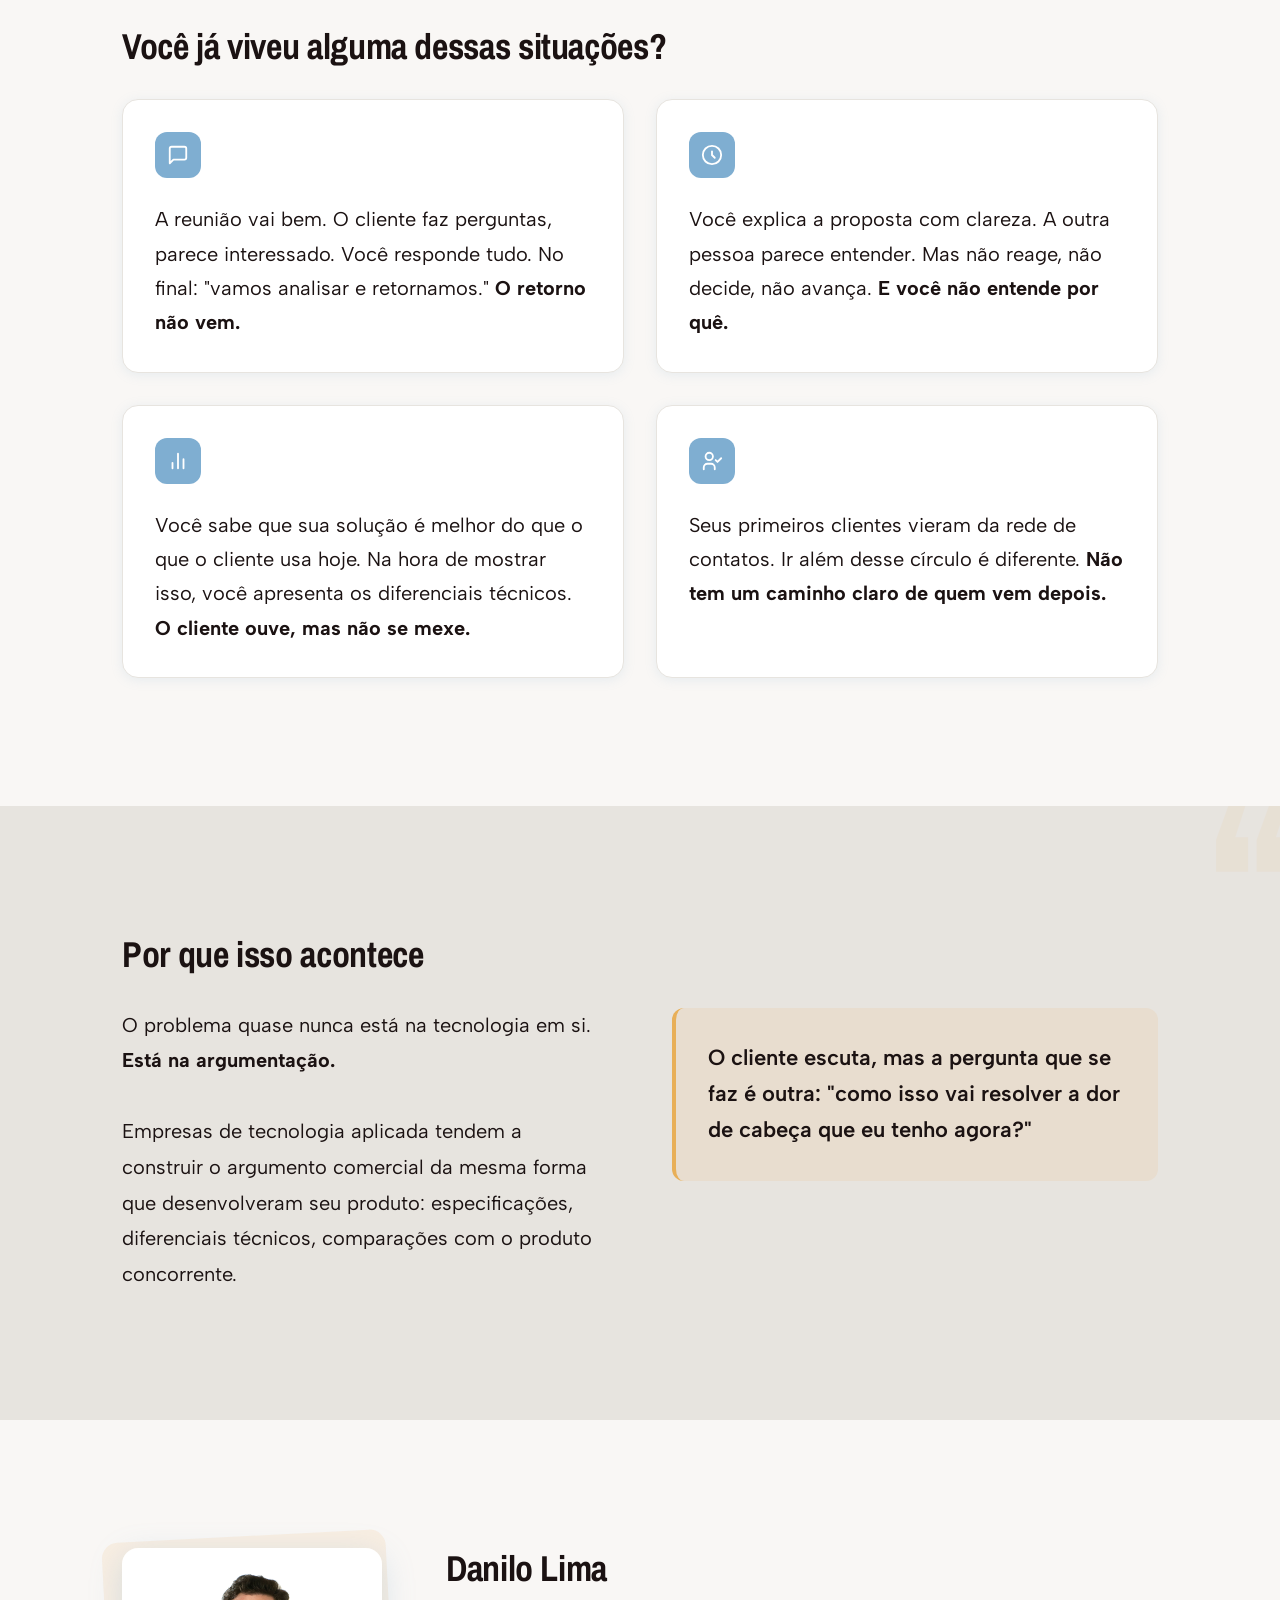
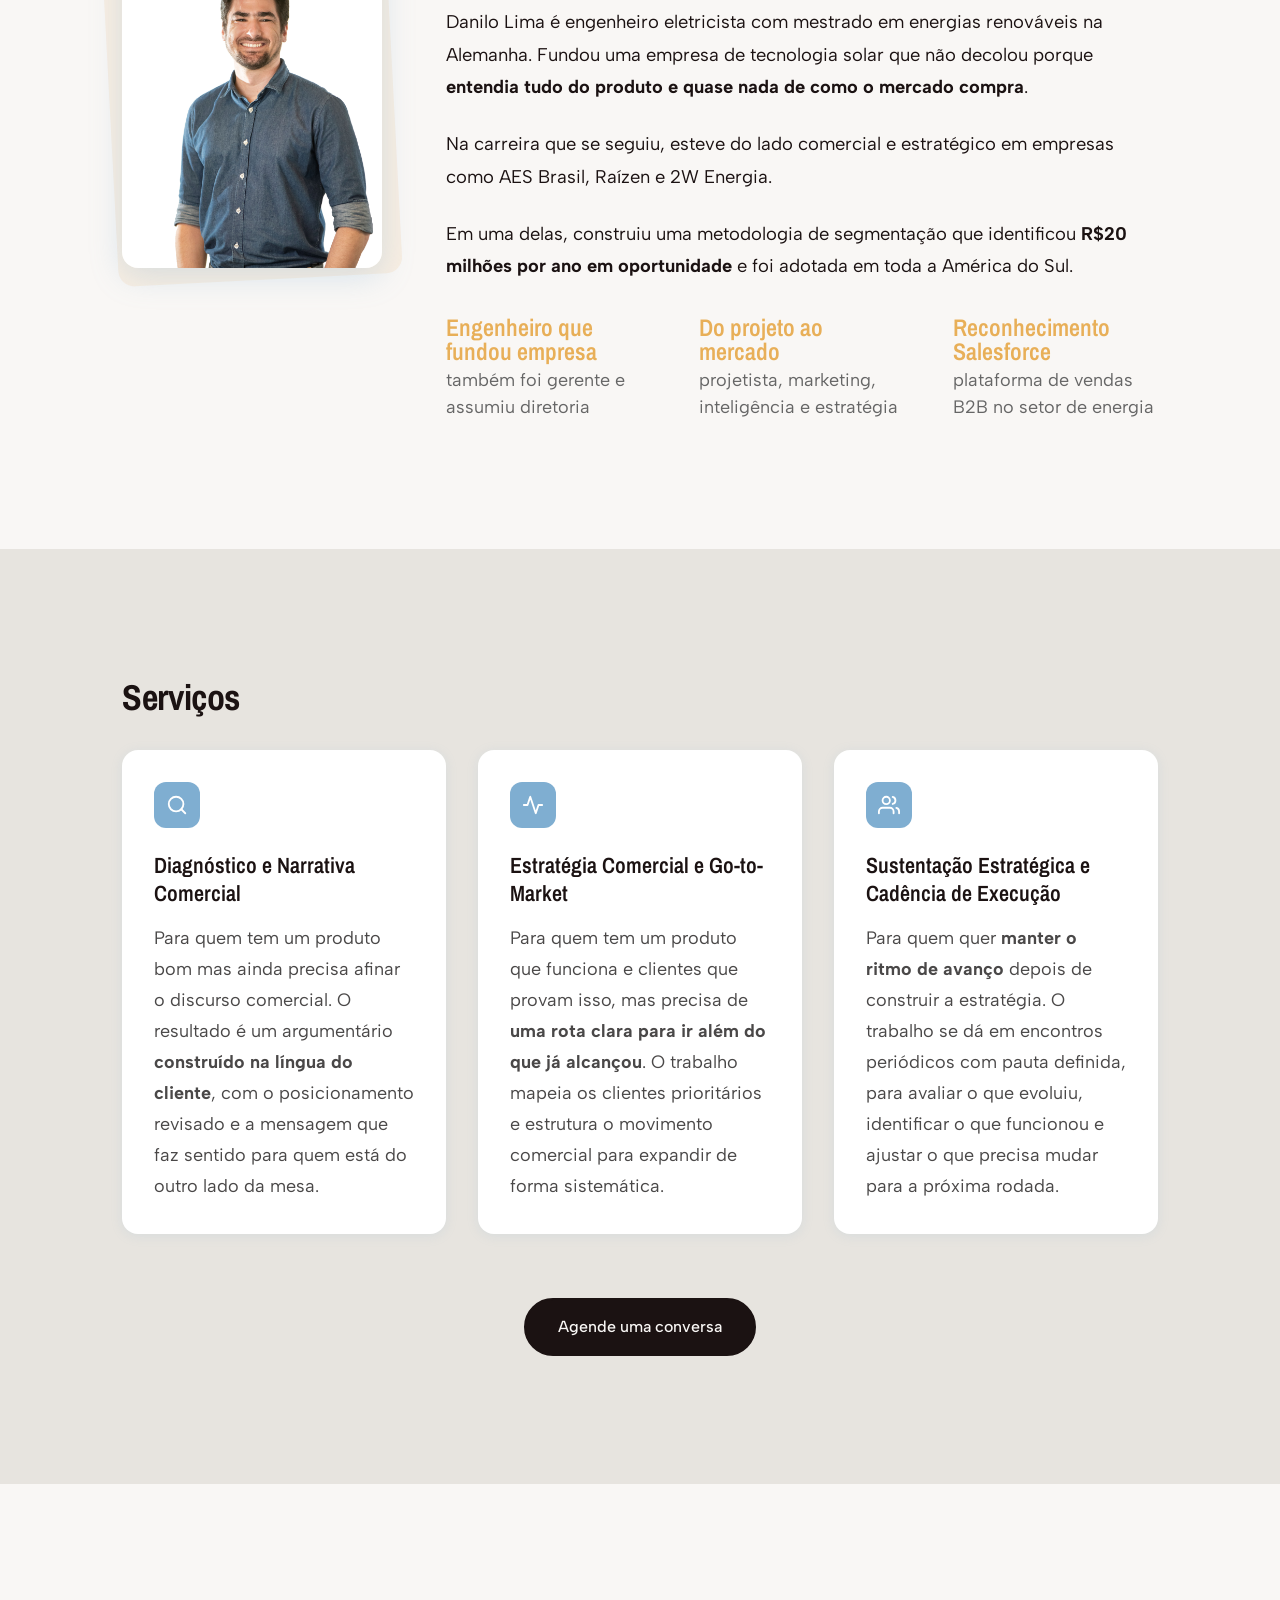
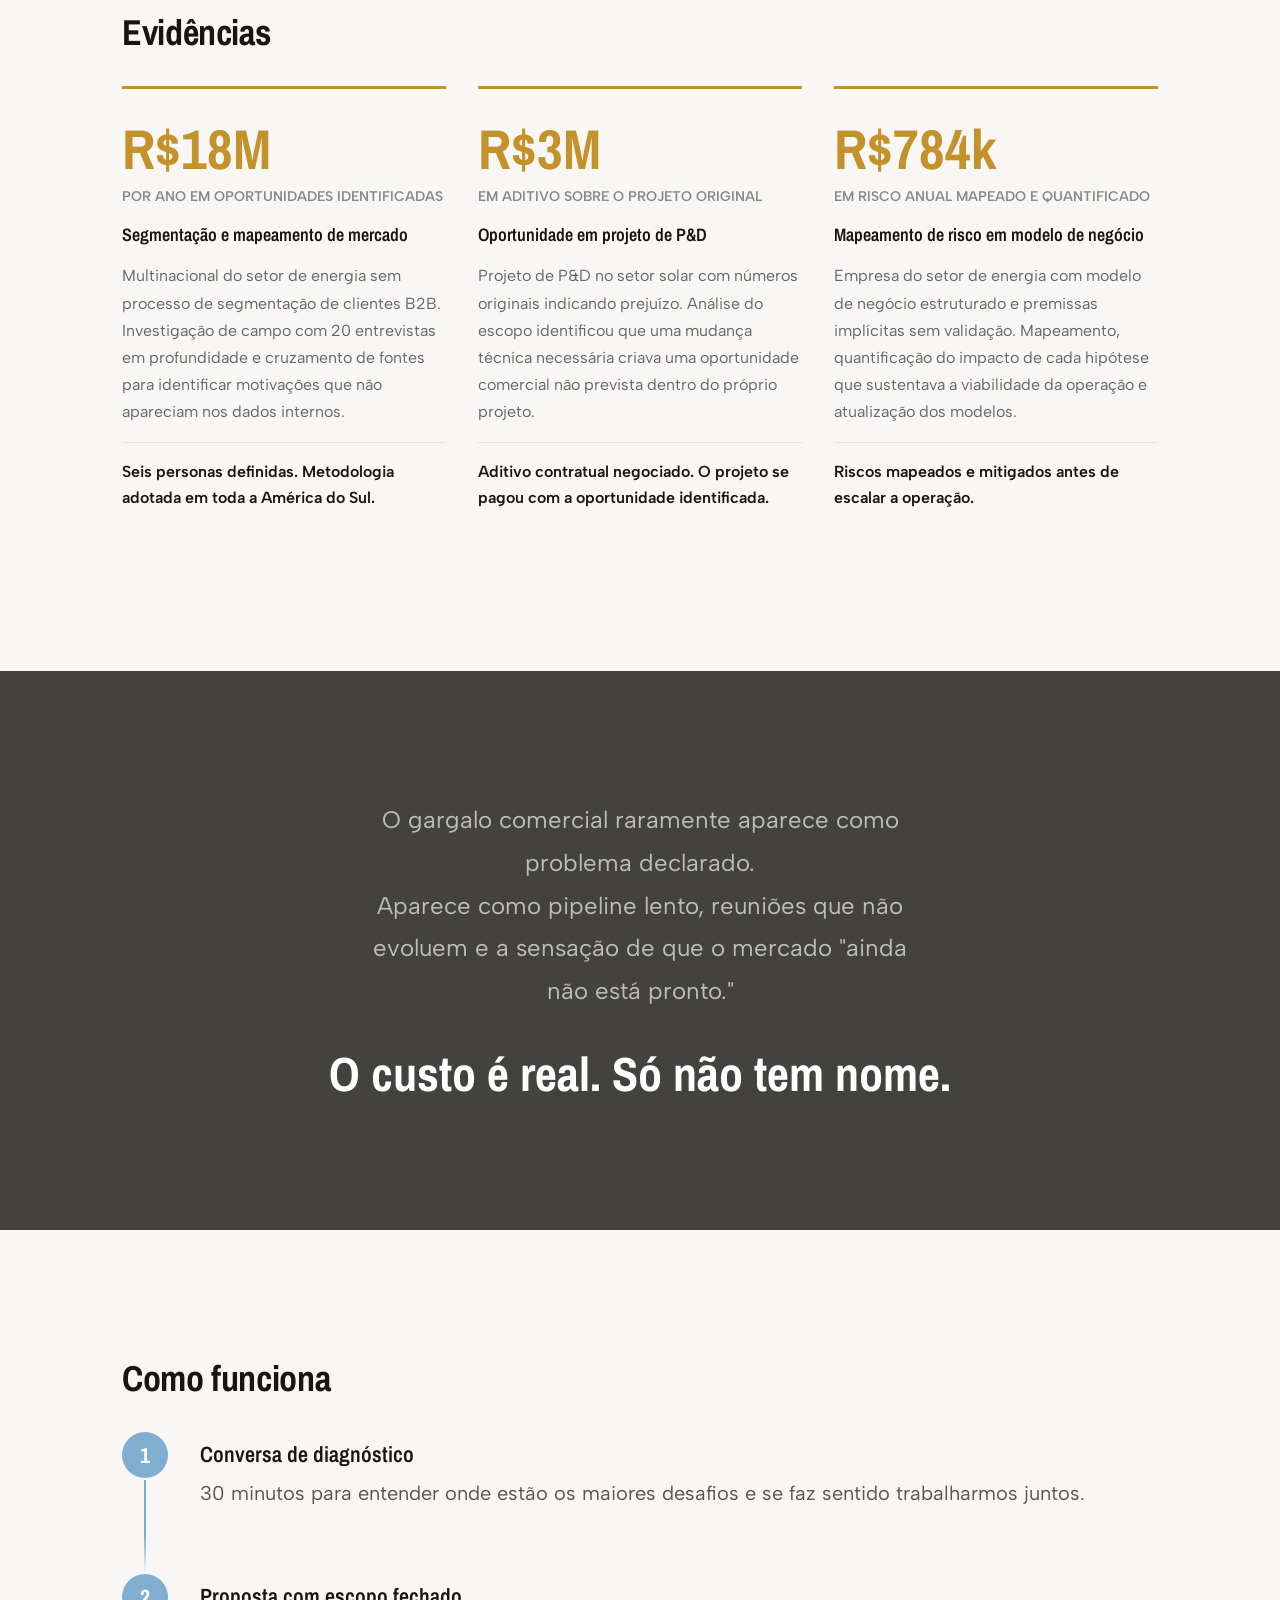
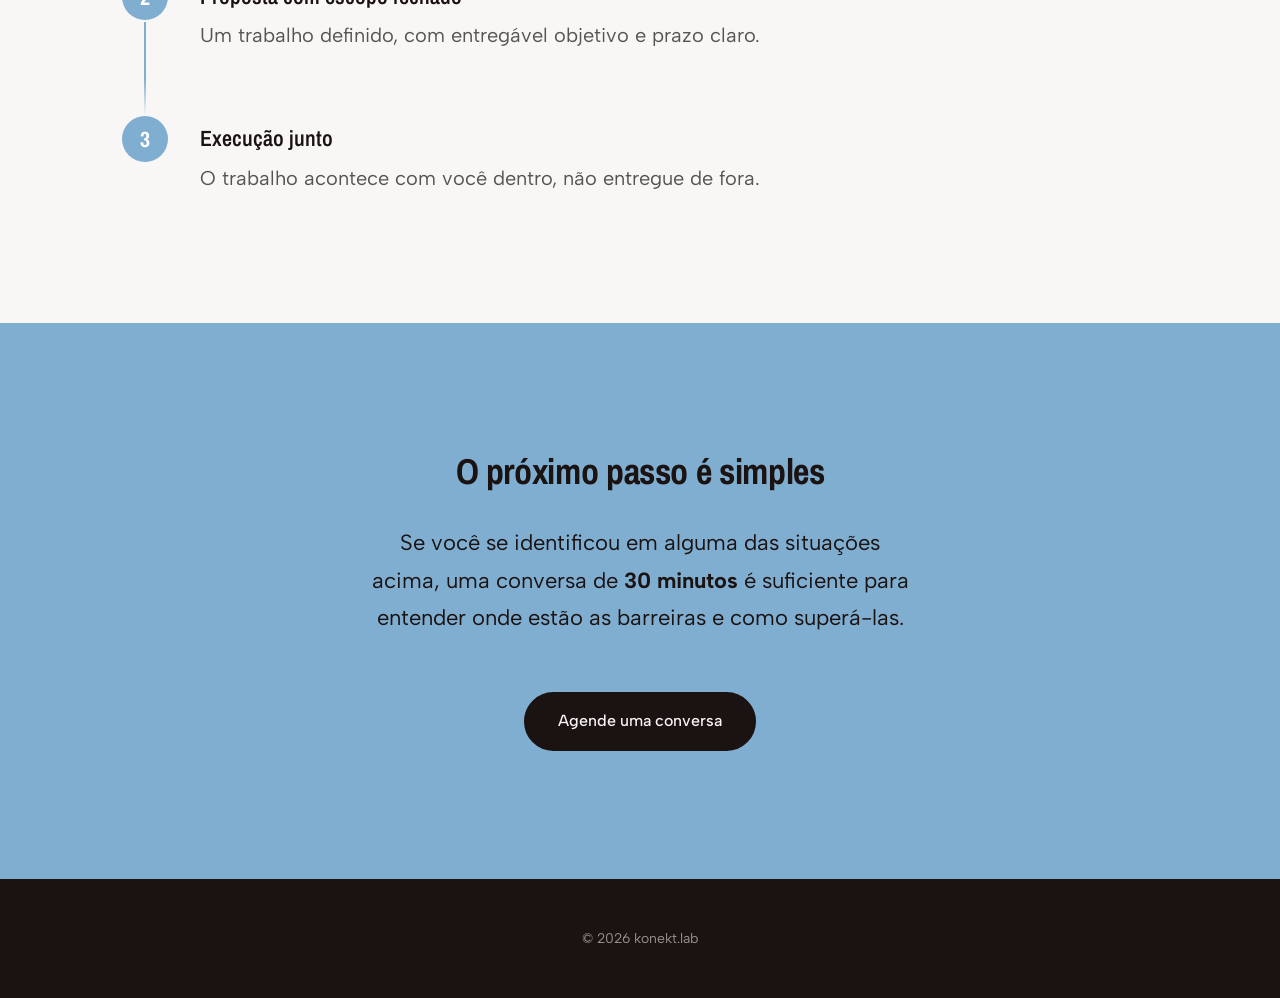
==== commit 9d4fdd7a: "Adiciona página de palestras e workshops Nova página em palestras/index.html com 8 seções: hero, par" ====
--- a/index.html
+++ b/index.html
@@ -18,6 +18,9 @@
   <header id="site-header">
     <div class="header-inner">
       <span class="logo">konekt<span class="logo-dot">.</span>lab</span>
+      <nav class="header-nav-main">
+        <a href="/palestras/" class="nav-link-main">Palestras</a>
+      </nav>
       <a href="#" class="cta-btn cta-white cta-sm" id="cta-header" target="_blank" rel="noopener">
         Agende uma conversa
       </a>
--- a/css/style.css
+++ b/css/style.css
@@ -972,6 +972,40 @@
 }
 
 /* ============================================================
+   Nav da página principal — link para palestras
+   ============================================================ */
+
+.header-nav-main {
+  display: flex;
+  align-items: center;
+}
+
+.nav-link-main {
+  font-size: var(--text-sm);
+  font-weight: 500;
+  color: rgba(255, 255, 255, 0.72);
+  transition: color var(--t-fast);
+}
+
+.nav-link-main:hover {
+  color: #fff;
+}
+
+#site-header.scrolled .nav-link-main {
+  color: var(--black-olive);
+}
+
+#site-header.scrolled .nav-link-main:hover {
+  color: var(--licorice);
+}
+
+@media (max-width: 479px) {
+  .header-nav-main {
+    display: none;
+  }
+}
+
+/* ============================================================
    Scroll Reveal — fade-in + translateY
    ============================================================ */
 
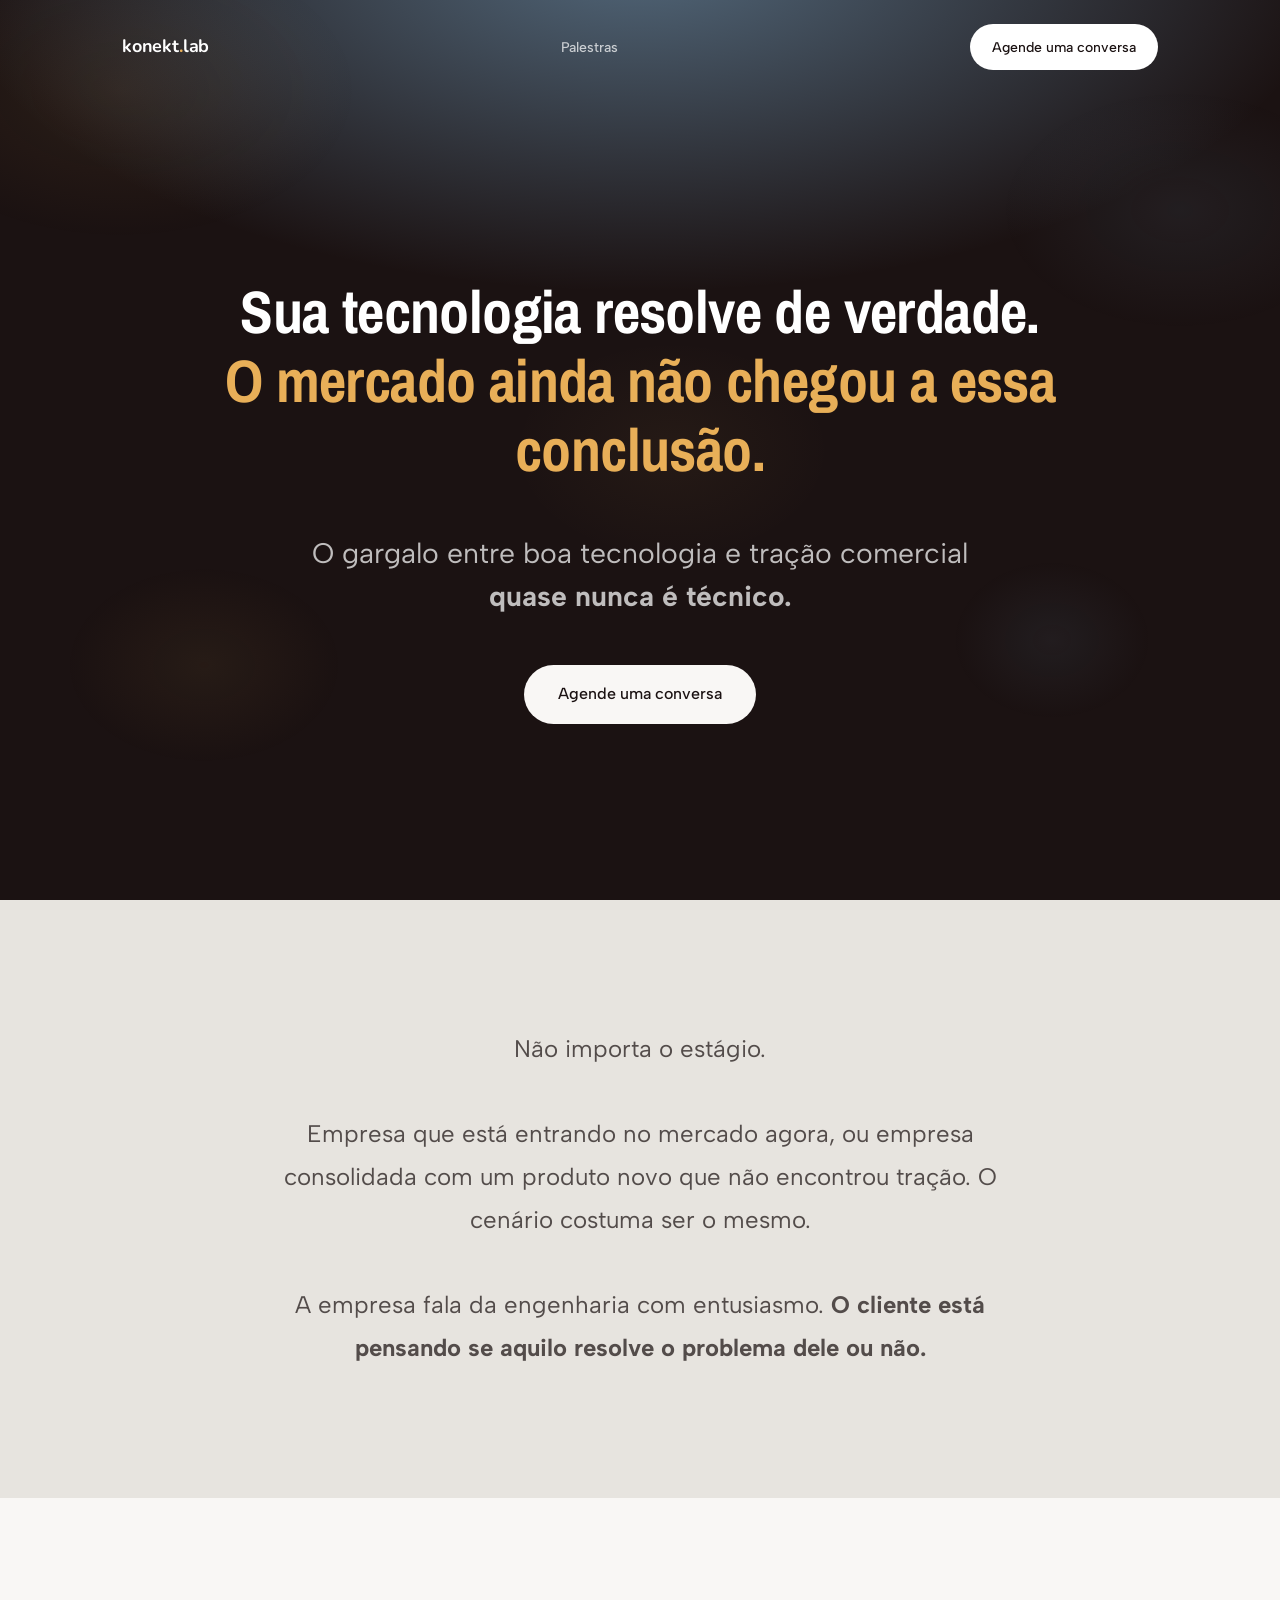
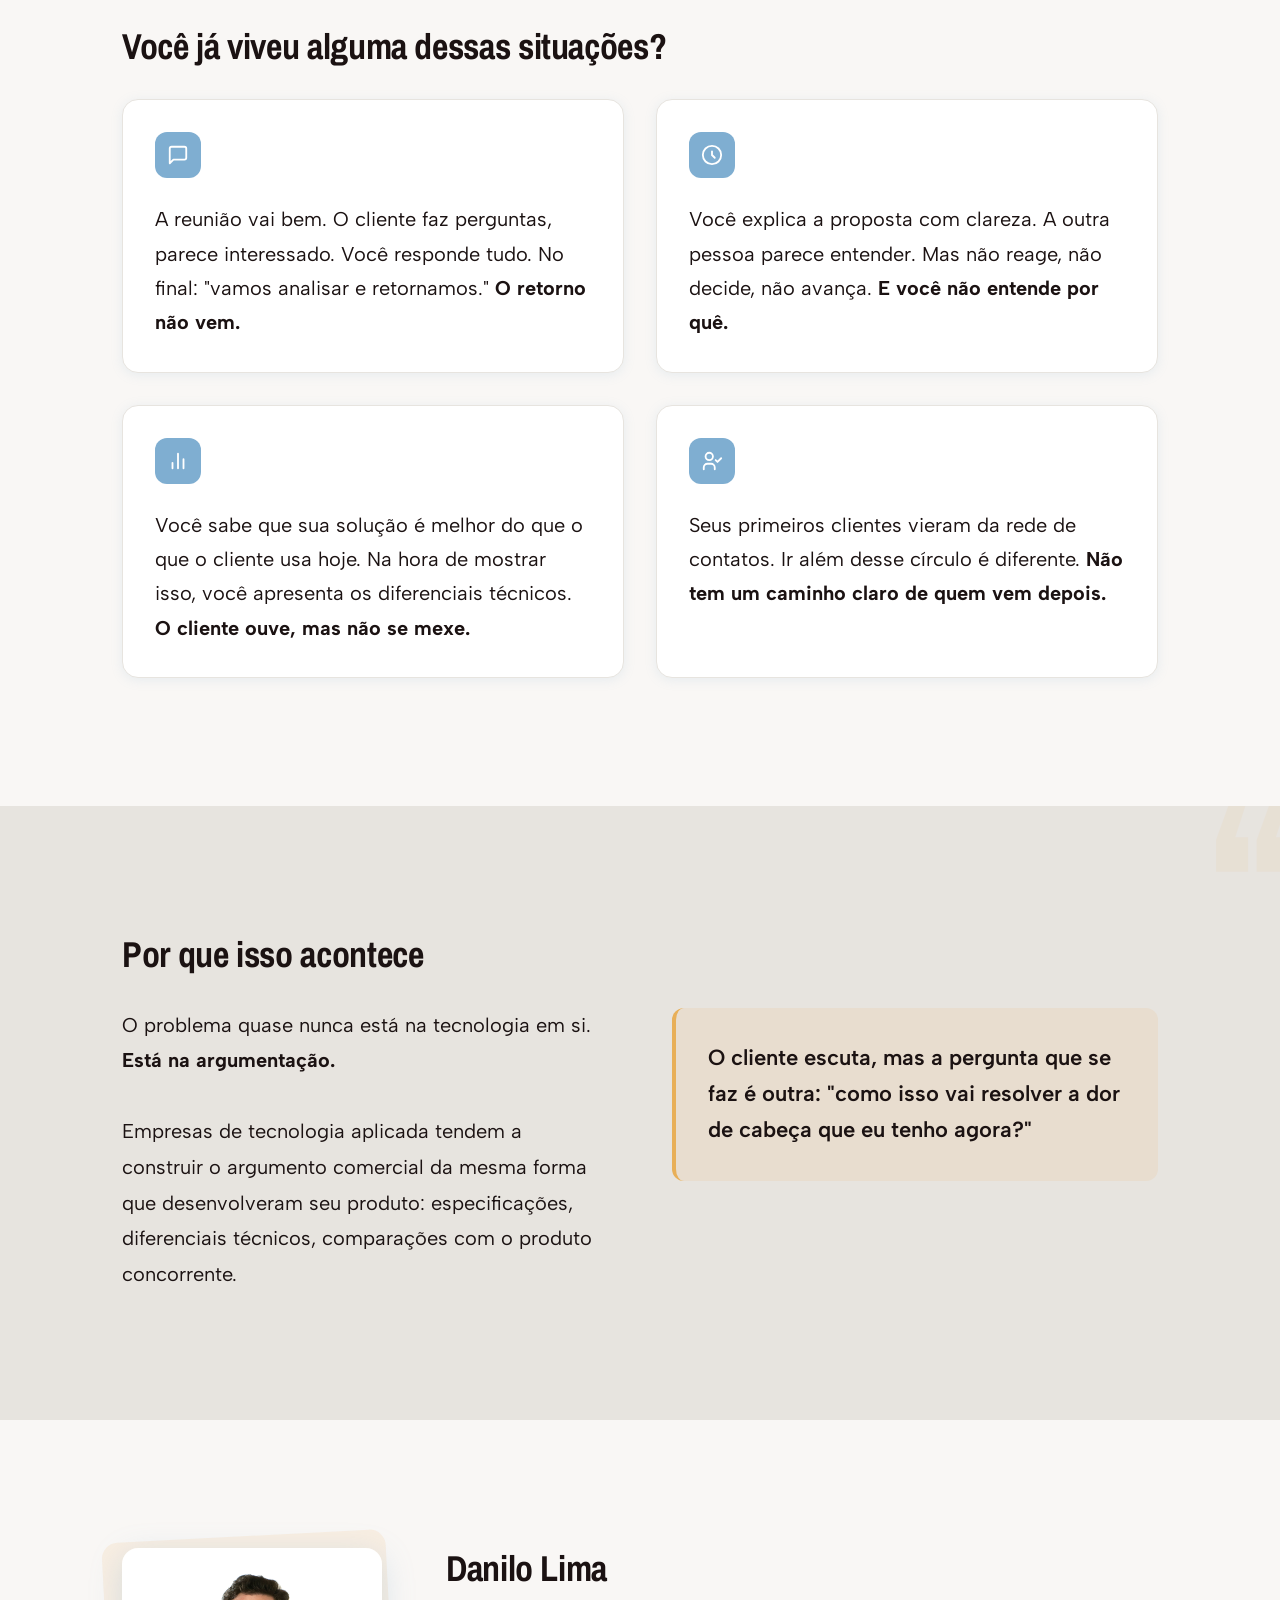
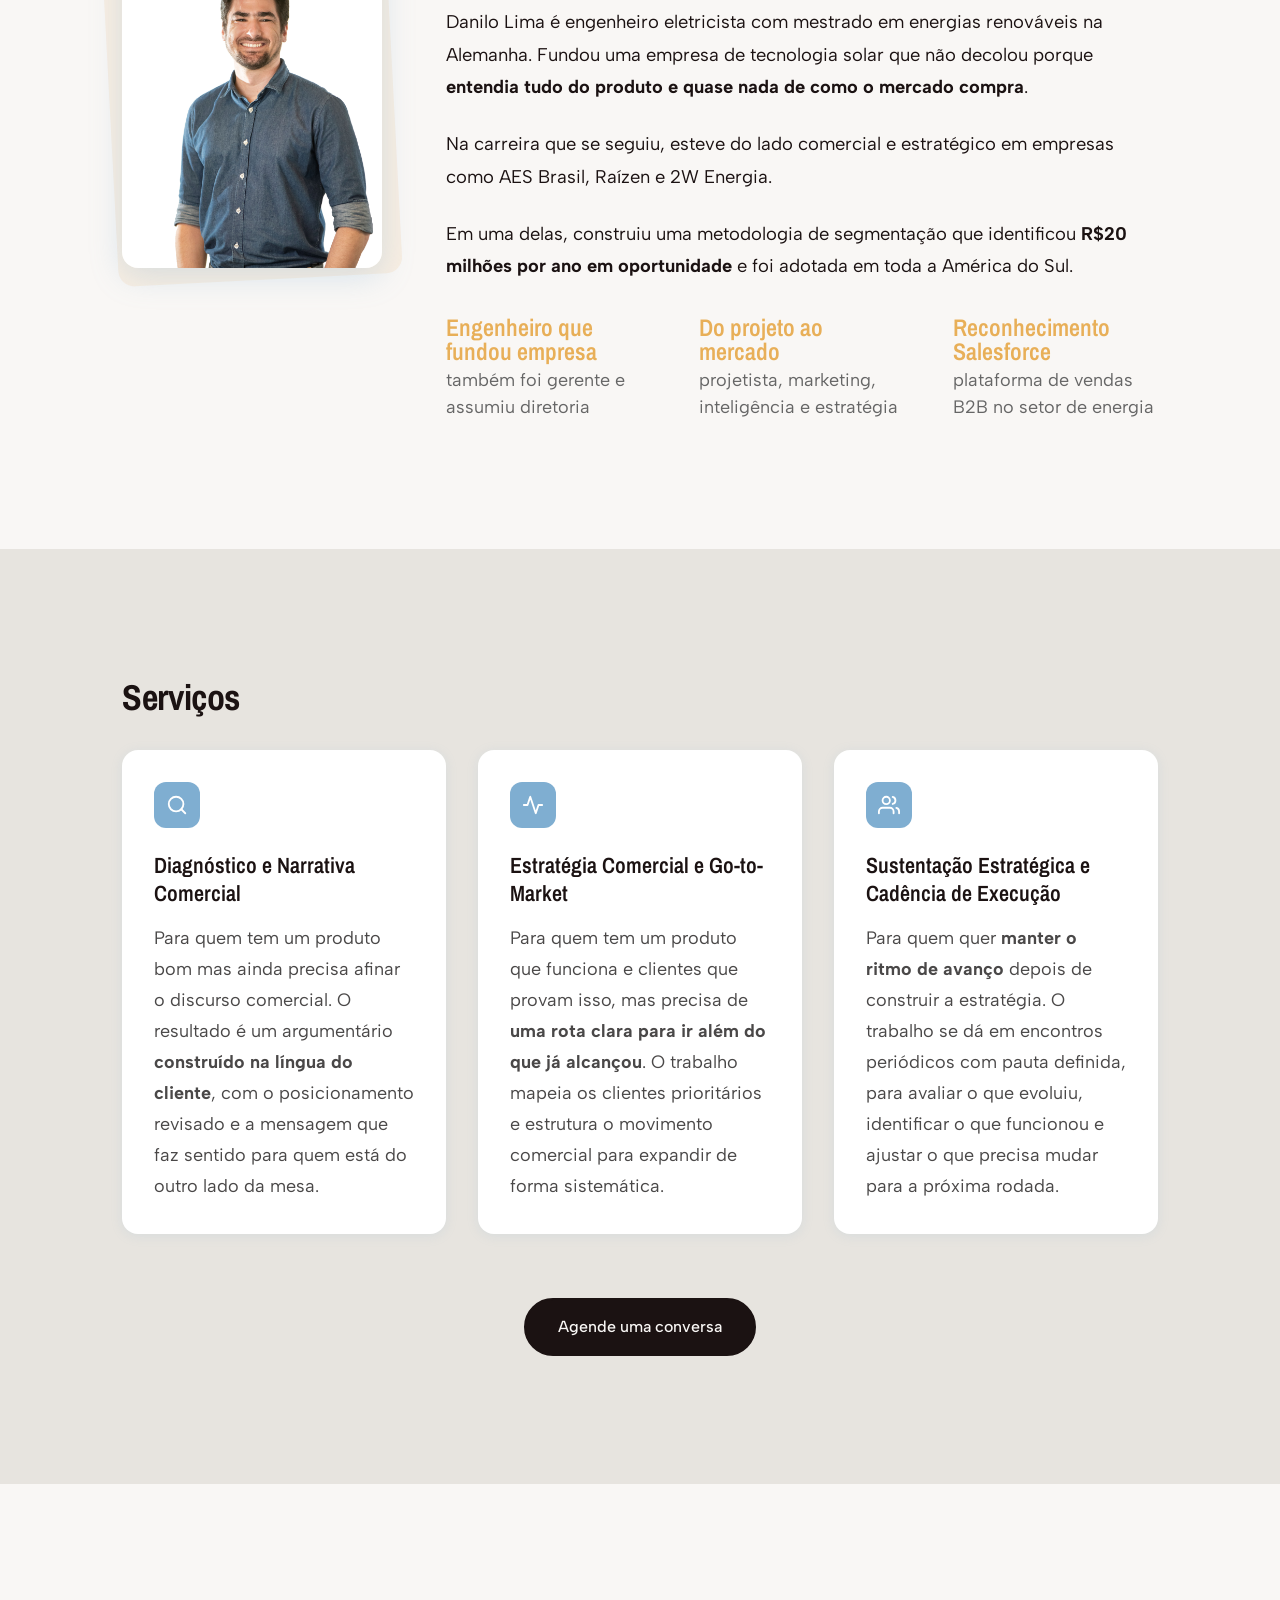
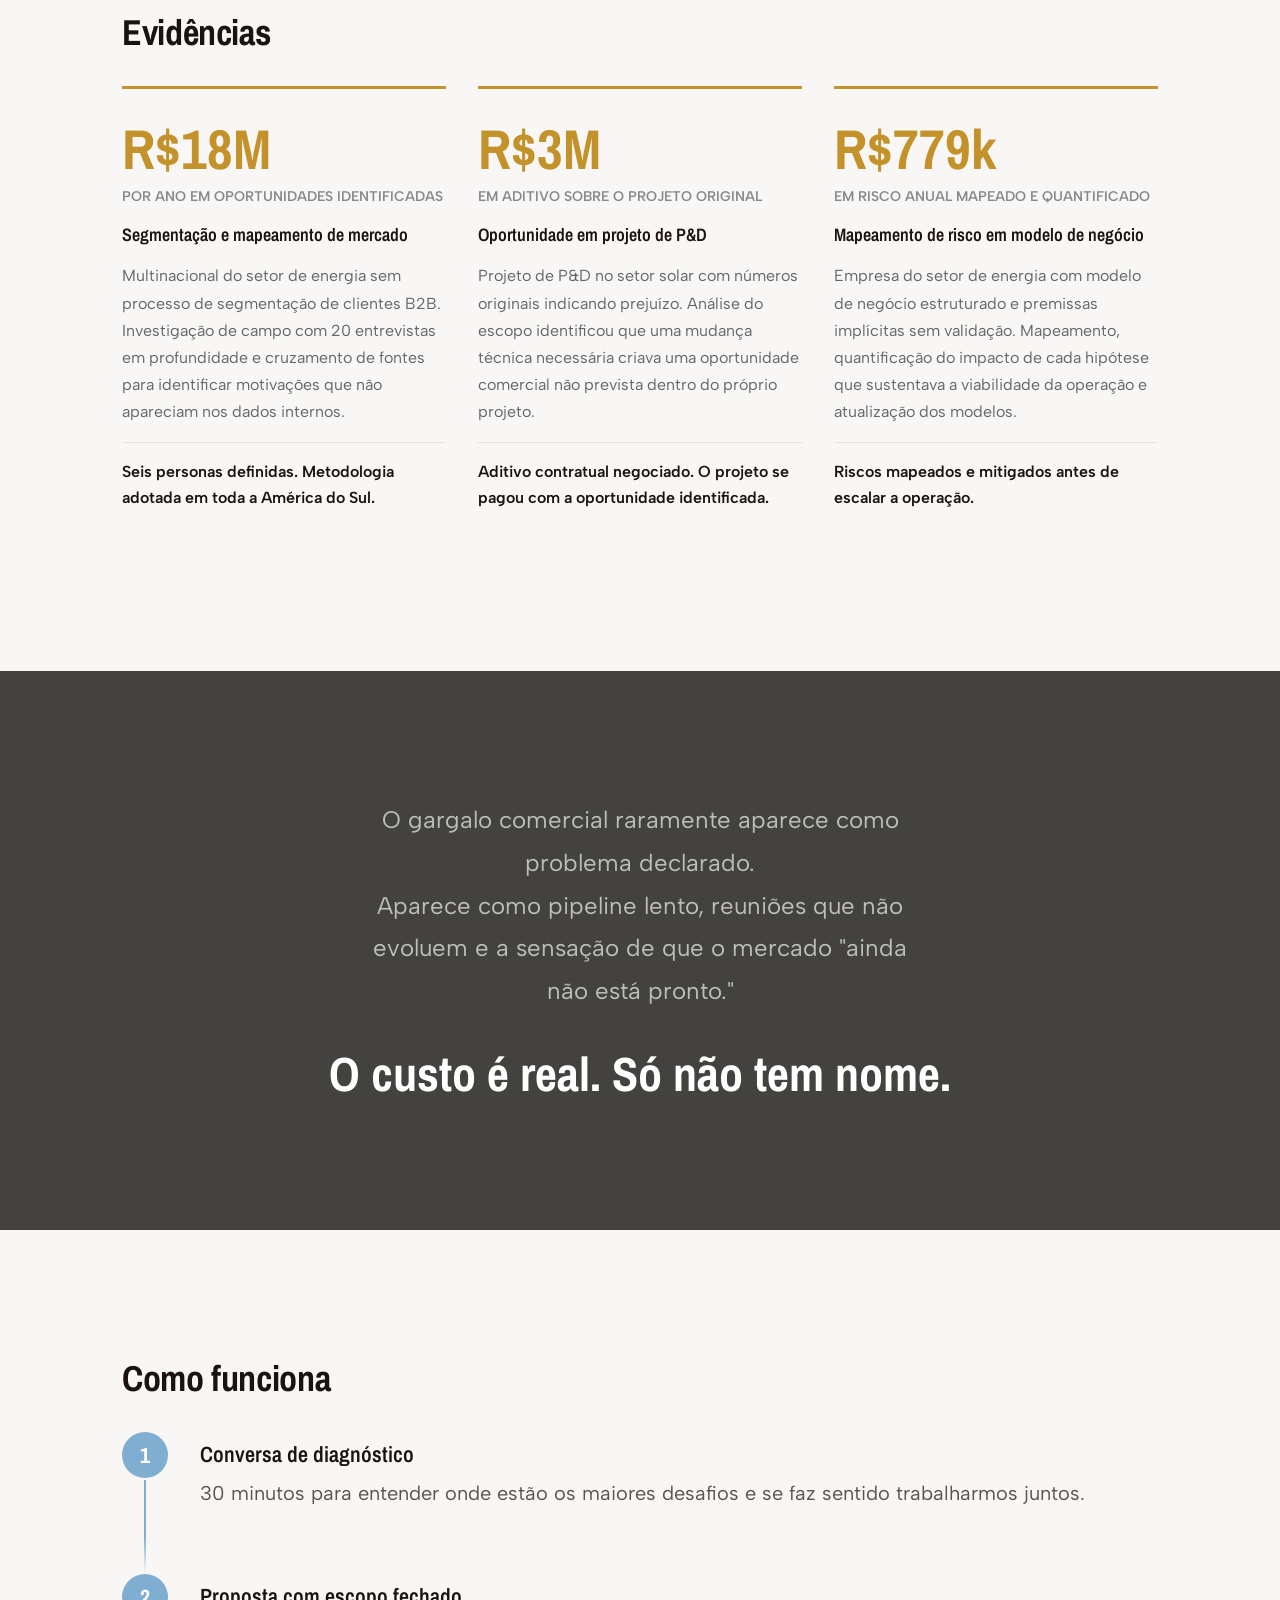
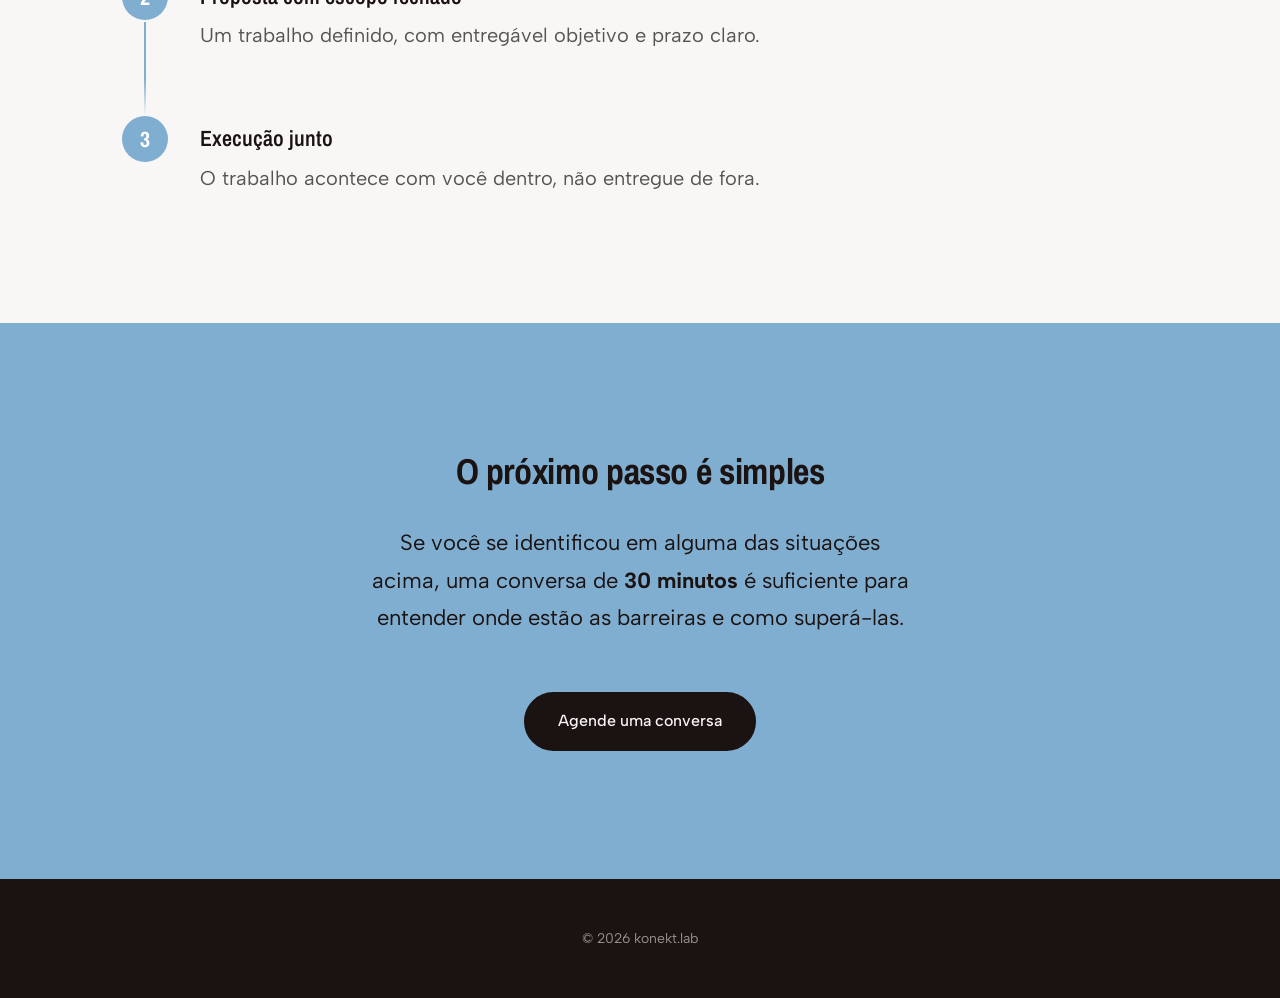
==== commit 02de511d: "Corrige links de navegação para caminhos relativos Links absolutos (/palestras/, /) não funcionam em" ====
--- a/index.html
+++ b/index.html
@@ -19,7 +19,7 @@
     <div class="header-inner">
       <span class="logo">konekt<span class="logo-dot">.</span>lab</span>
       <nav class="header-nav-main">
-        <a href="/palestras/" class="nav-link-main">Palestras</a>
+        <a href="./palestras/" class="nav-link-main">Palestras</a>
       </nav>
       <a href="#" class="cta-btn cta-white cta-sm" id="cta-header" target="_blank" rel="noopener">
         Agende uma conversa
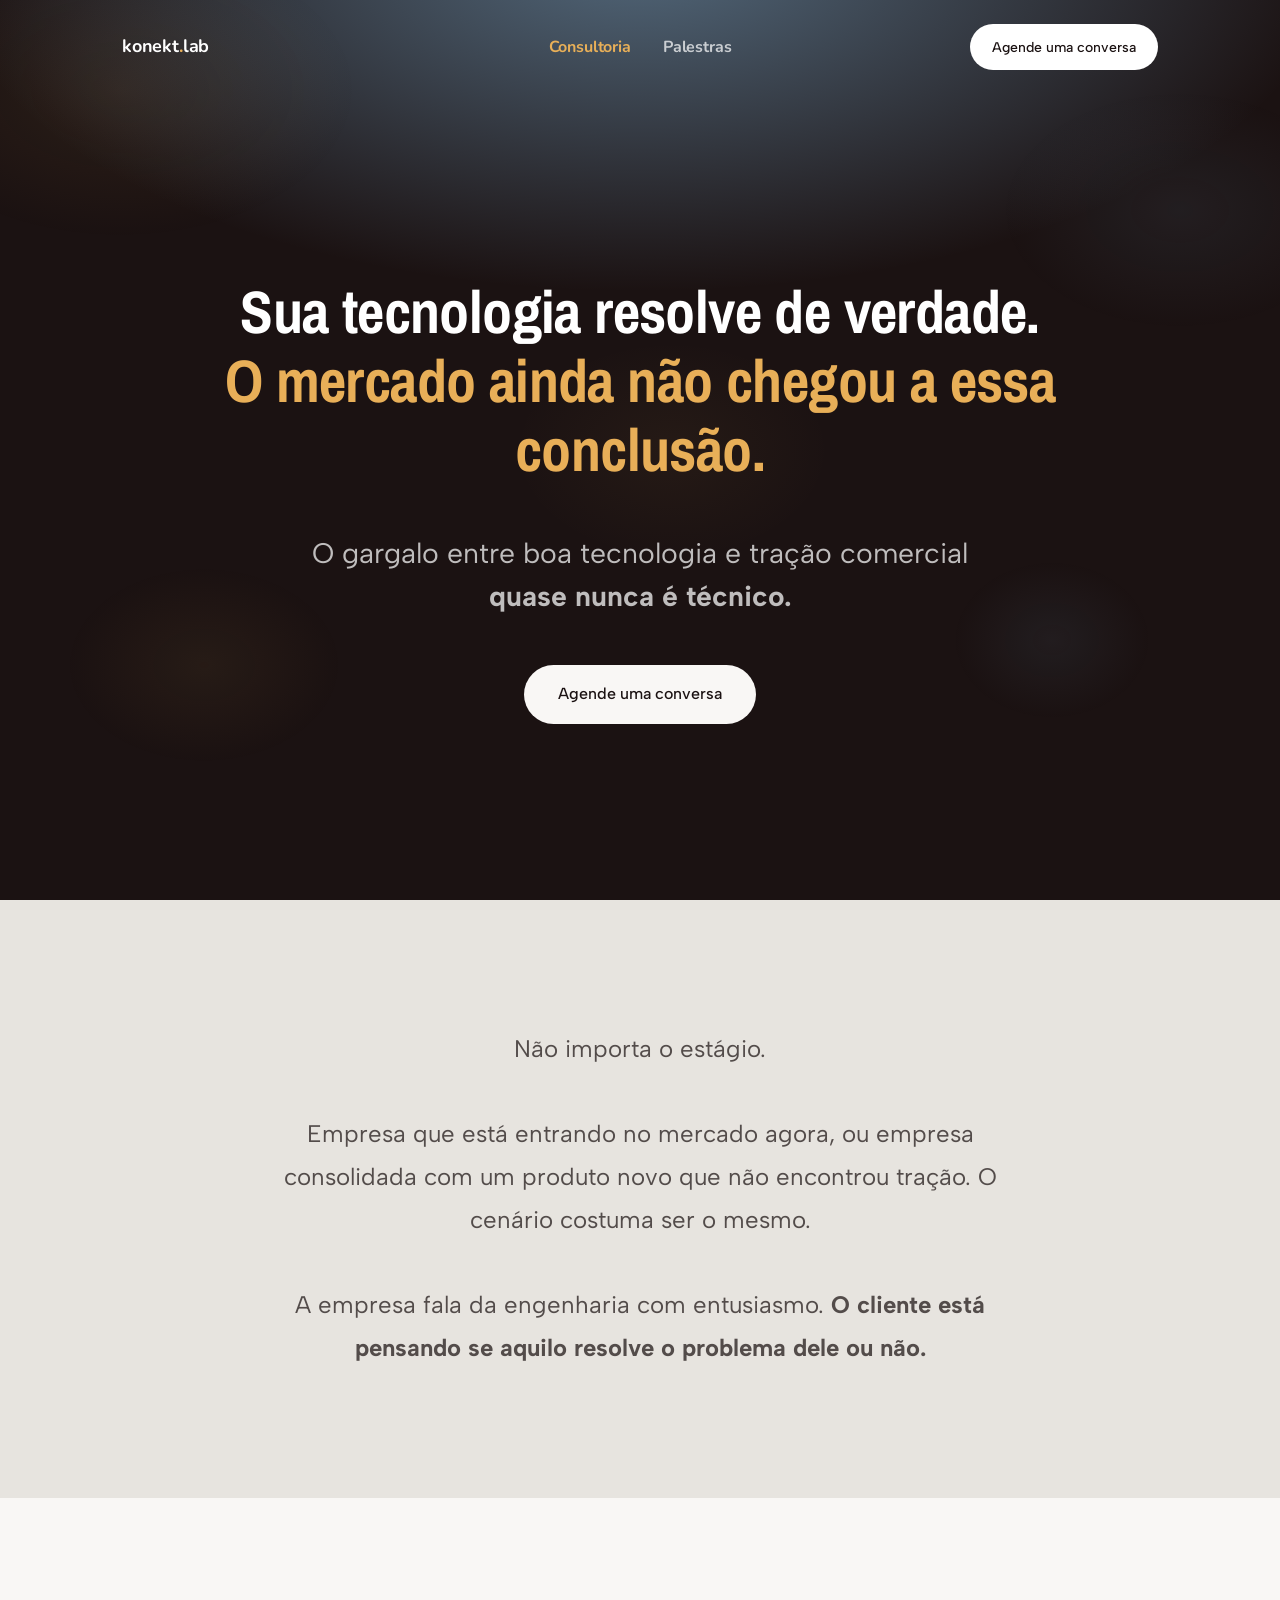
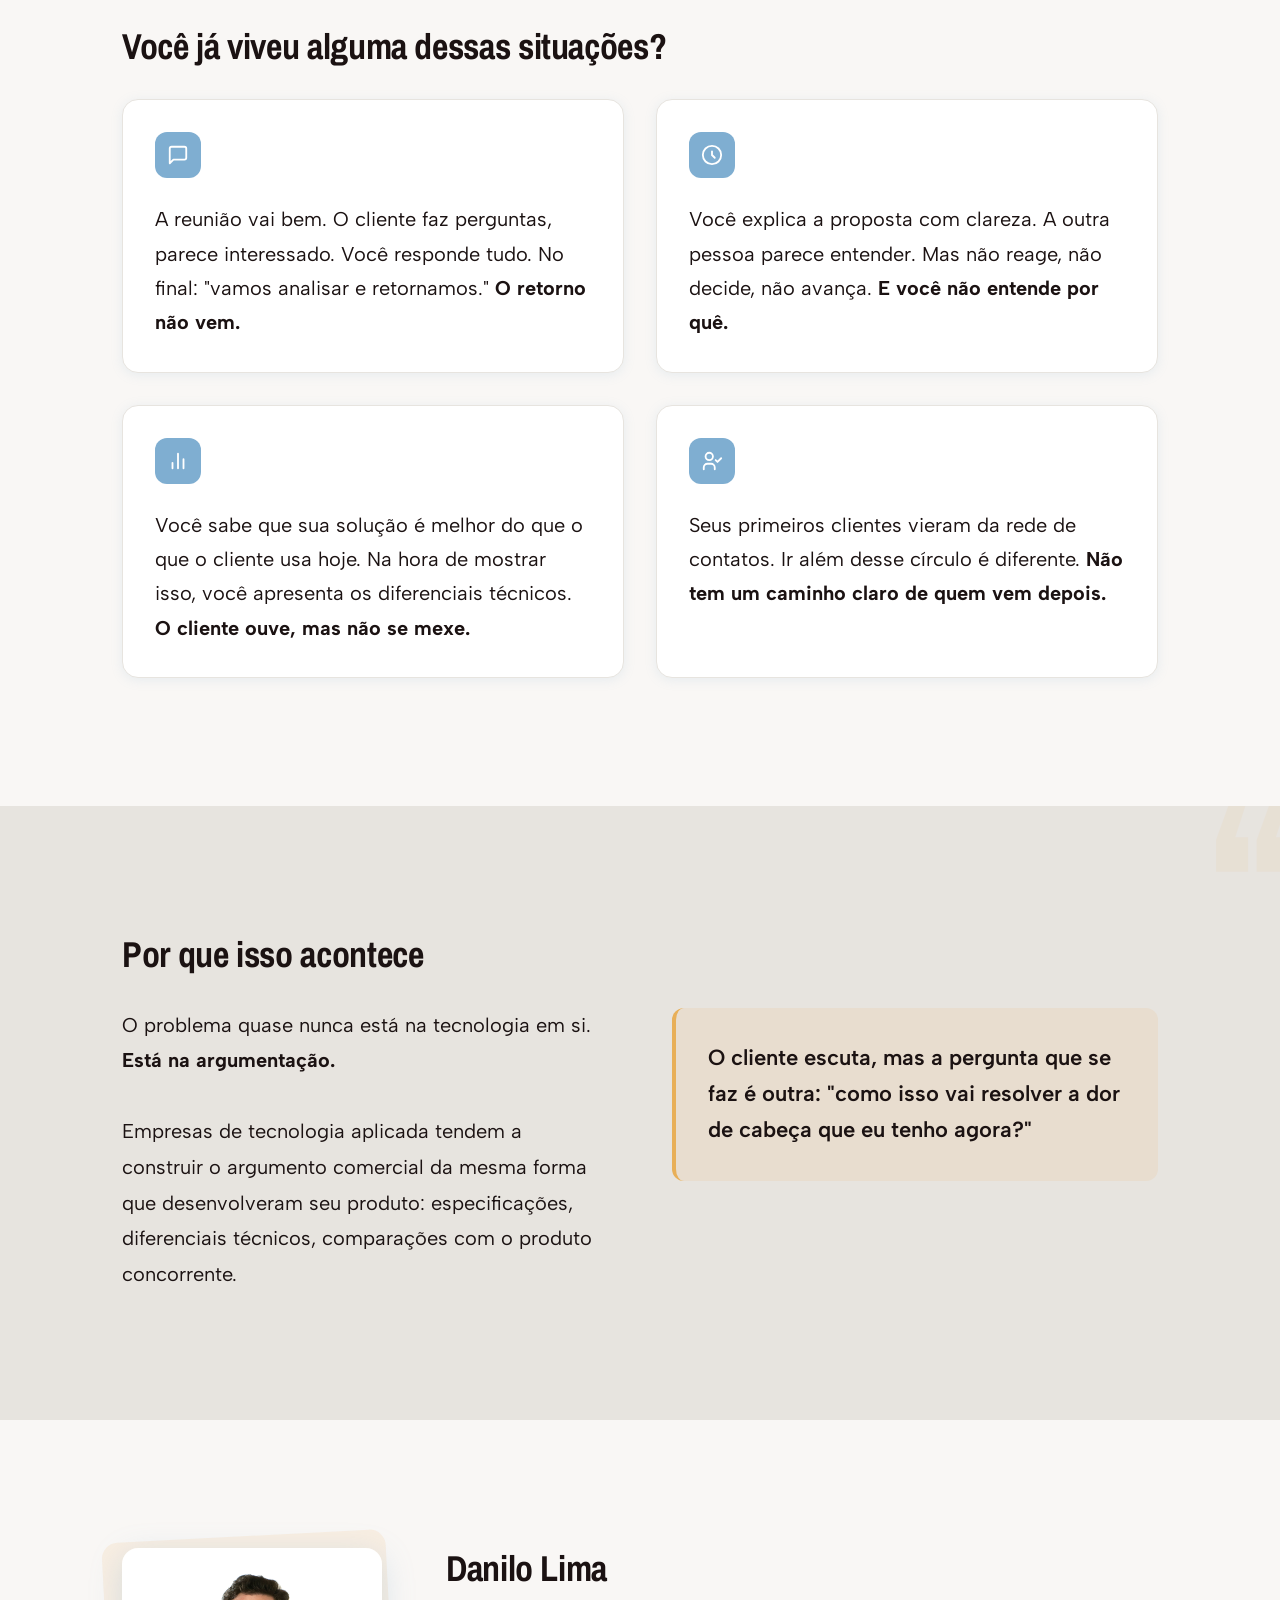
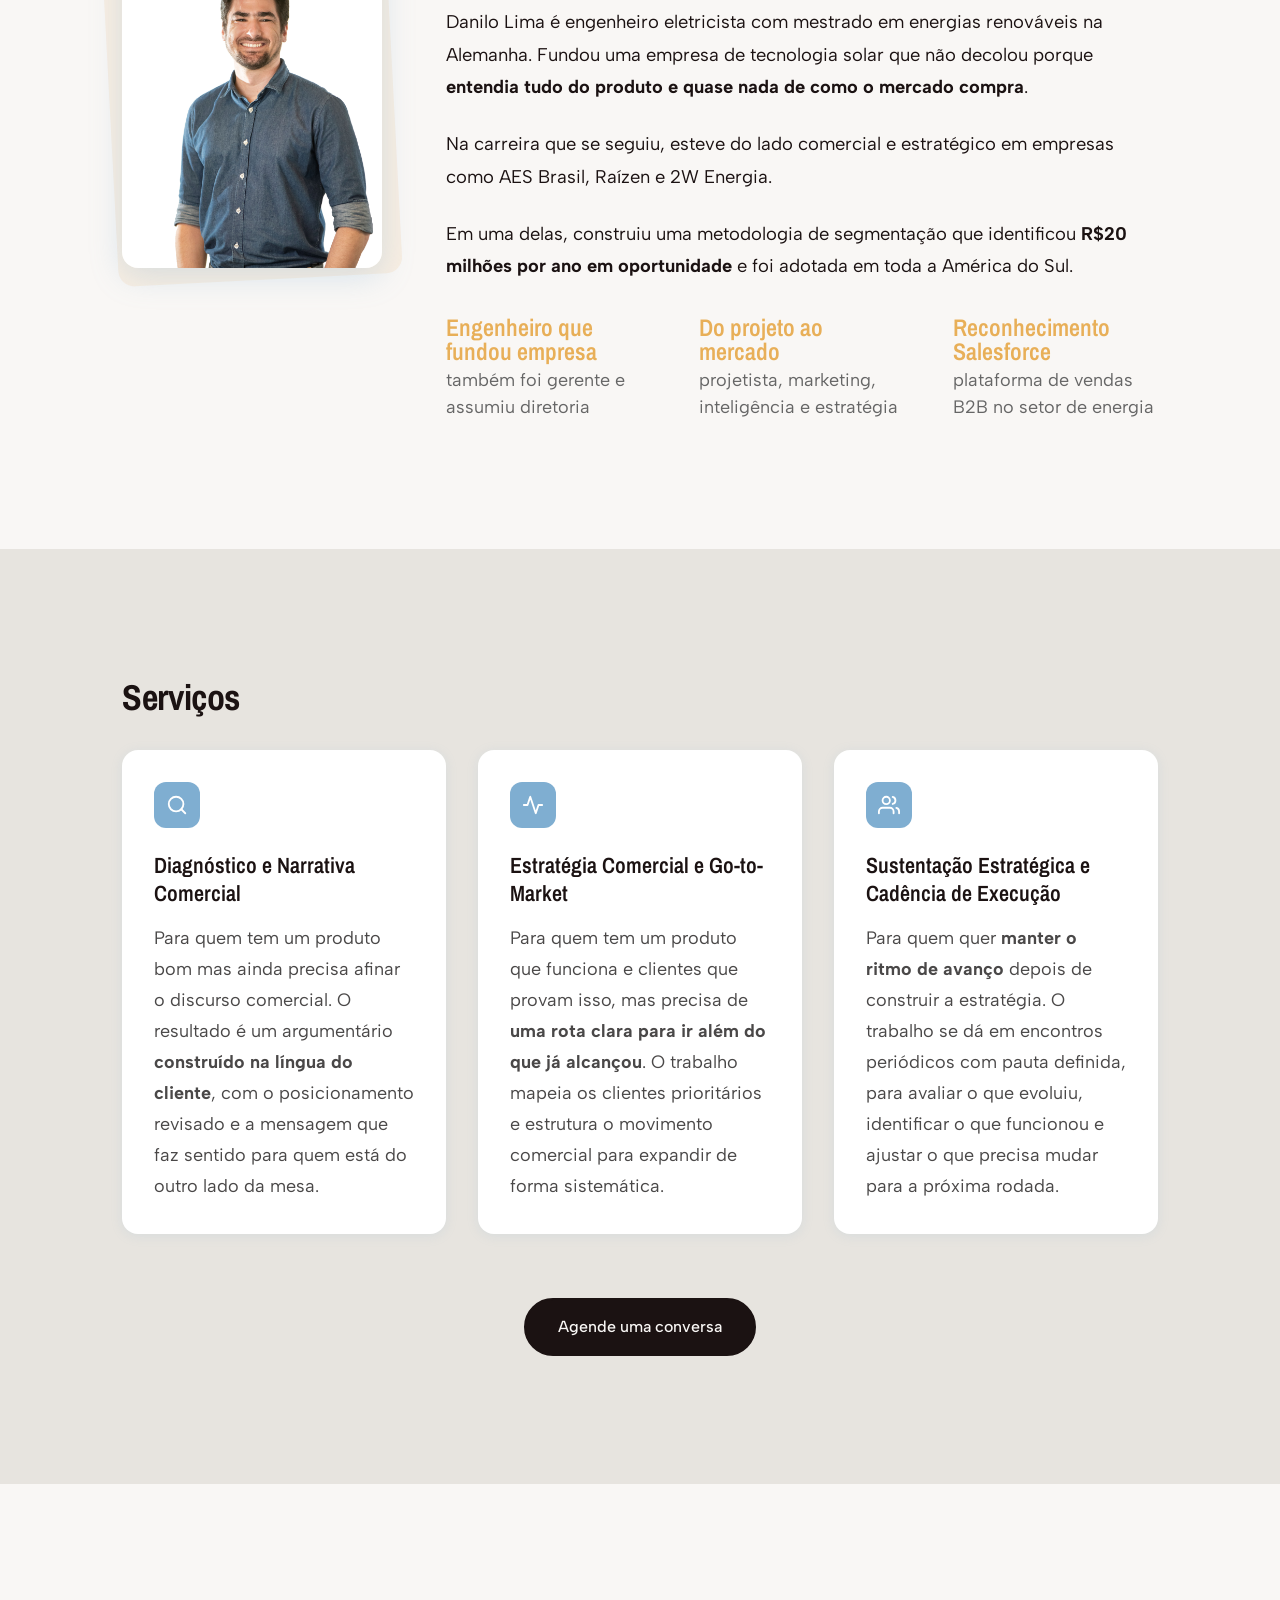
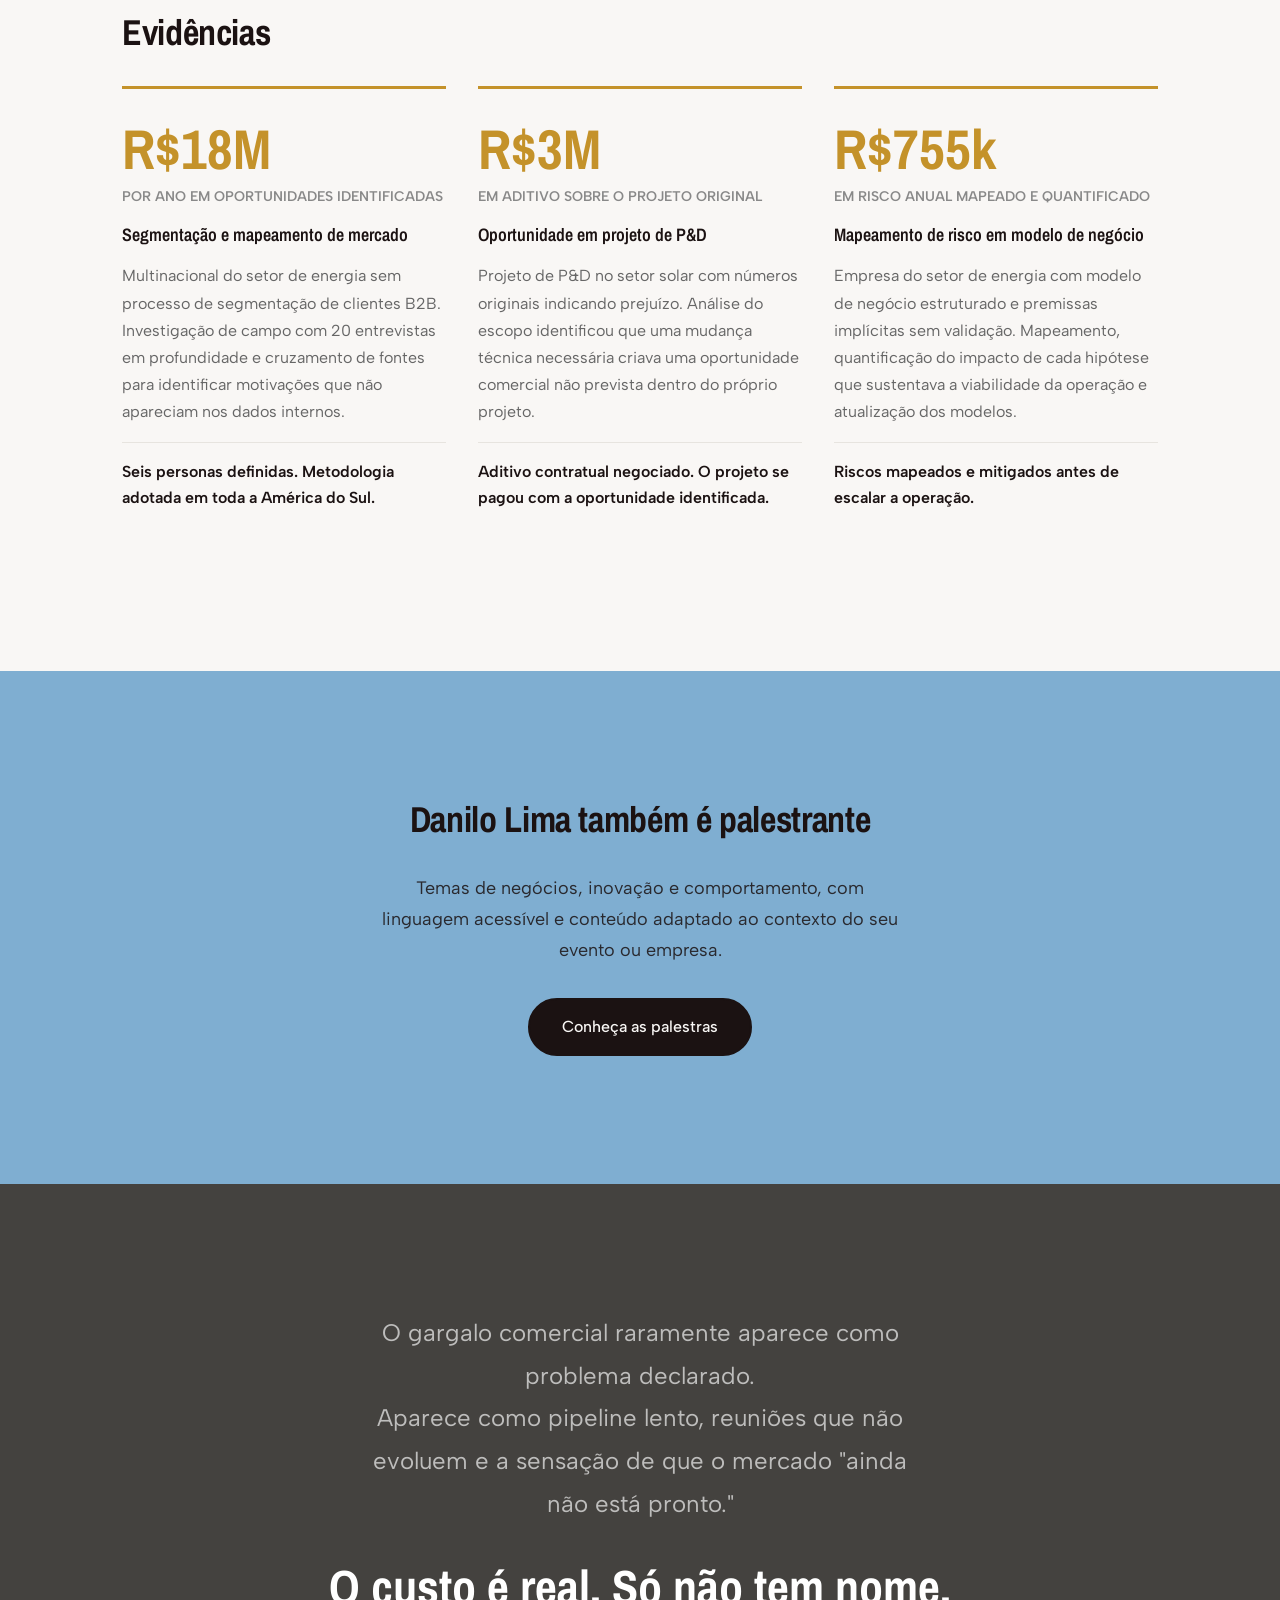
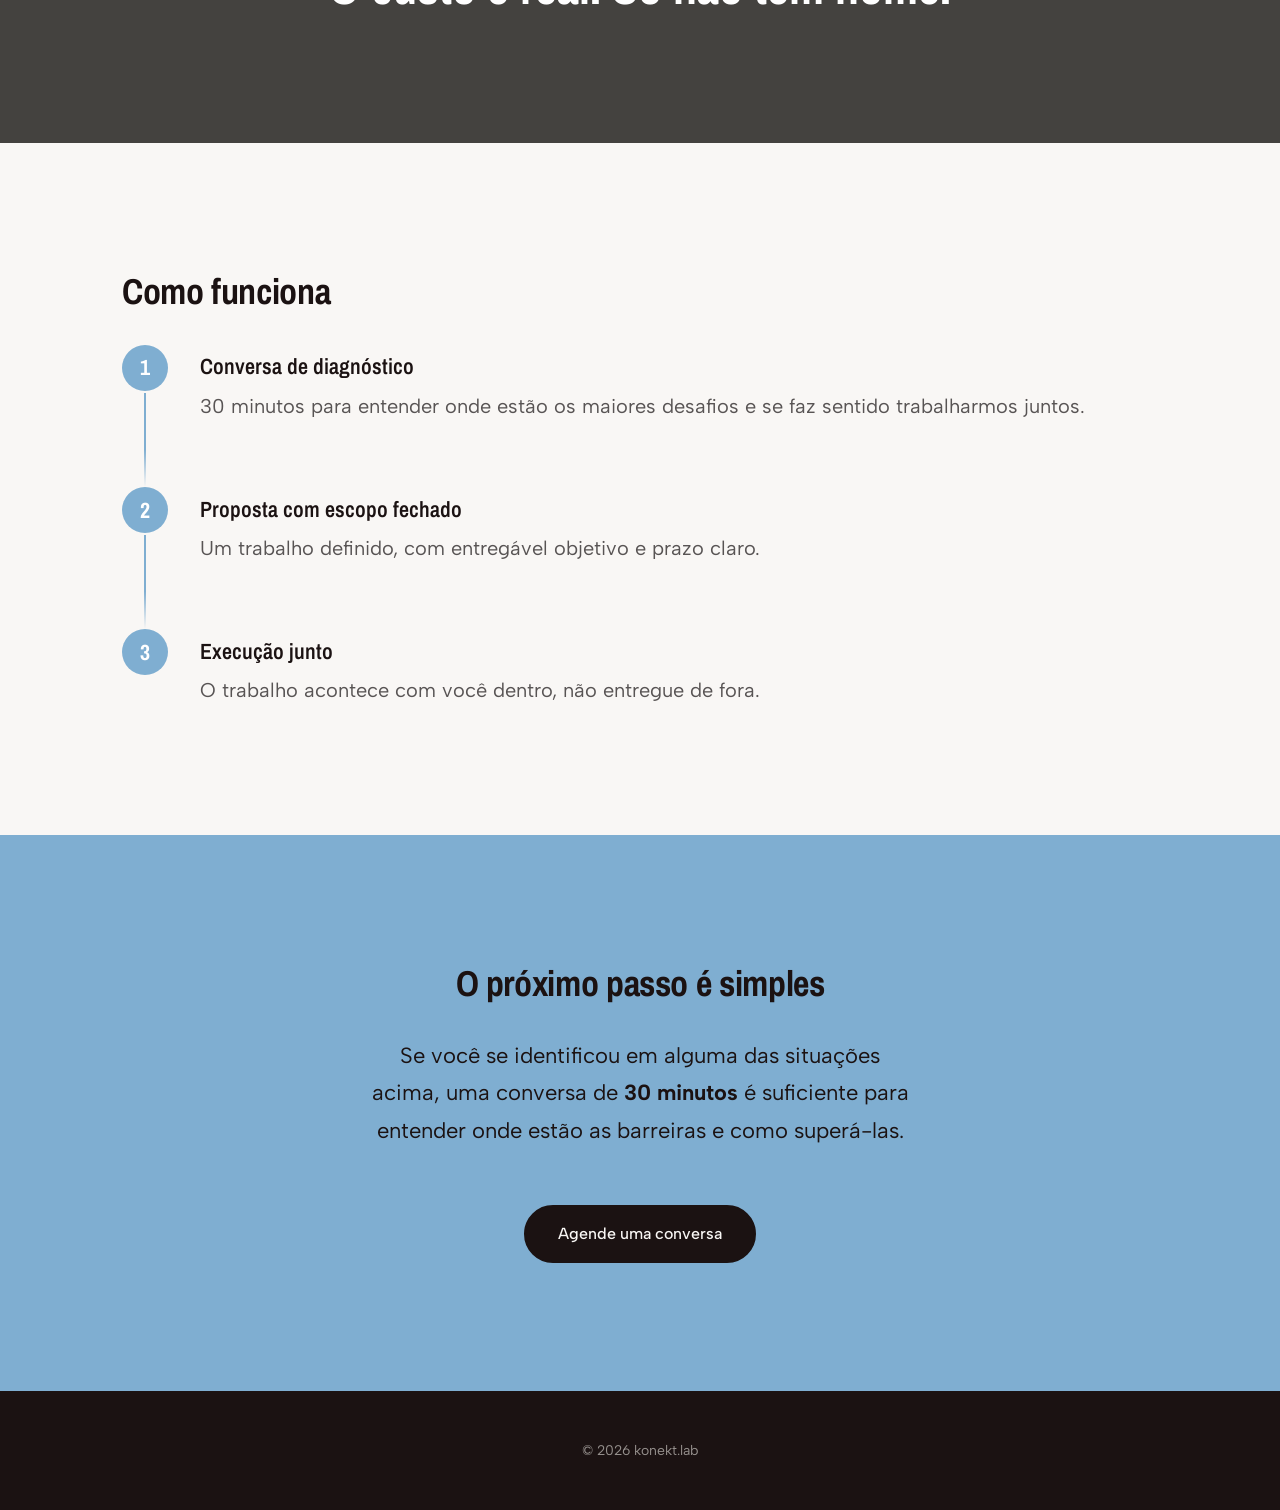
==== commit 9a62604f: "Unifica navbar, adiciona menu mobile e seção de palestras no index - Header: flex + nav absolutament" ====
--- a/index.html
+++ b/index.html
@@ -17,13 +17,22 @@
 
   <header id="site-header">
     <div class="header-inner">
-      <span class="logo">konekt<span class="logo-dot">.</span>lab</span>
-      <nav class="header-nav-main">
-        <a href="./palestras/" class="nav-link-main">Palestras</a>
+      <a href="./" class="logo">konekt<span class="logo-dot">.</span>lab</a>
+      <nav class="header-nav">
+        <a href="./" class="nav-link nav-link--active">Consultoria</a>
+        <a href="./palestras/" class="nav-link">Palestras</a>
       </nav>
       <a href="#" class="cta-btn cta-white cta-sm" id="cta-header" target="_blank" rel="noopener">
         Agende uma conversa
       </a>
+      <button class="nav-toggle" aria-label="Abrir menu" aria-expanded="false">
+        <span></span><span></span><span></span>
+      </button>
+    </div>
+    <div class="mobile-menu" id="mobile-menu" aria-hidden="true">
+      <a href="./" class="mobile-nav-link mobile-nav-link--active">Consultoria</a>
+      <a href="./palestras/" class="mobile-nav-link">Palestras</a>
+      <a href="#" class="cta-btn cta-dark" id="cta-mobile" target="_blank" rel="noopener">Agende uma conversa</a>
     </div>
   </header>
 
@@ -233,6 +242,15 @@
       </div>
     </section>
 
+    <!-- ─── PALESTRANTE TEASER ──────────────────────────────────────── -->
+    <section id="palestras-teaser" class="palestras-teaser reveal">
+      <div class="container">
+        <h2>Danilo Lima também é palestrante</h2>
+        <p>Temas de negócios, inovação e comportamento, com linguagem acessível e conteúdo adaptado ao contexto do seu evento ou empresa.</p>
+        <a href="./palestras/" class="cta-btn cta-dark">Conheça as palestras</a>
+      </div>
+    </section>
+
     <!-- ─── CUSTO DA INAÇÃO ───────────────────────────────────────── -->
     <section id="custo" class="custo reveal">
       <div class="container">
--- a/css/style.css
+++ b/css/style.css
@@ -215,6 +215,7 @@
 }
 
 .header-inner {
+  position: relative;
   max-width: var(--max-w-wide);
   margin: 0 auto;
   padding: var(--sp-3) var(--sp-4);
@@ -242,6 +243,108 @@
 
 #site-header.scrolled .logo-dot {
   color: var(--mustard);
+}
+
+/* ── Nav — links centrais do header ────────────────────────── */
+
+.header-nav {
+  position: absolute;
+  left: 50%;
+  transform: translateX(-50%);
+  display: flex;
+  gap: var(--sp-4);
+  align-items: center;
+}
+
+.nav-link {
+  font-family: 'Nunito', sans-serif;
+  font-size: var(--text-base);
+  font-weight: 700;
+  color: rgba(255, 255, 255, 0.72);
+  transition: color var(--t-fast);
+  letter-spacing: -0.01em;
+}
+
+.nav-link:hover {
+  color: #fff;
+}
+
+.nav-link--active {
+  color: var(--mustard);
+}
+
+#site-header.scrolled .nav-link {
+  color: var(--black-olive);
+}
+
+#site-header.scrolled .nav-link:hover {
+  color: var(--licorice);
+}
+
+#site-header.scrolled .nav-link--active {
+  color: var(--mustard-dark);
+}
+
+/* ── Hambúrguer — visível só em mobile ─────────────────────── */
+
+.nav-toggle {
+  display: none;
+  background: none;
+  border: none;
+  cursor: pointer;
+  padding: 8px;
+  flex-direction: column;
+  gap: 5px;
+}
+
+.nav-toggle span {
+  display: block;
+  width: 22px;
+  height: 2px;
+  background-color: #fff;
+  transition: transform var(--t-base), opacity var(--t-base);
+}
+
+#site-header.scrolled .nav-toggle span {
+  background-color: var(--licorice);
+}
+
+/* ── Menu mobile — dropdown abaixo do header ───────────────── */
+
+.mobile-menu {
+  display: none;
+  flex-direction: column;
+  align-items: center;
+  gap: var(--sp-4);
+  padding: var(--sp-6) var(--sp-4);
+  background-color: var(--licorice);
+}
+
+.mobile-menu.mobile-menu--open {
+  display: flex;
+}
+
+.mobile-nav-link {
+  font-family: 'Nunito', sans-serif;
+  font-size: var(--text-xl);
+  font-weight: 700;
+  color: rgba(255, 255, 255, 0.72);
+  letter-spacing: -0.01em;
+  transition: color var(--t-fast);
+}
+
+.mobile-nav-link:hover { color: #fff; }
+.mobile-nav-link--active { color: var(--mustard); }
+.mobile-menu .cta-btn { margin-top: var(--sp-2); }
+
+@media (max-width: 479px) {
+  .header-nav,
+  .header-inner > .cta-btn {
+    display: none;
+  }
+  .nav-toggle {
+    display: flex;
+  }
 }
 
 /* ============================================================
@@ -814,6 +917,36 @@
 }
 
 /* ============================================================
+   Seção Palestrante Teaser — Sky
+   ============================================================ */
+
+.palestras-teaser {
+  background-color: var(--sky);
+  text-align: center;
+}
+
+.palestras-teaser .container {
+  display: flex;
+  flex-direction: column;
+  align-items: center;
+  gap: var(--sp-4);
+}
+
+.palestras-teaser h2 {
+  color: var(--licorice);
+  margin-bottom: 0;
+}
+
+.palestras-teaser p {
+  font-size: var(--fs-servico);
+  color: var(--licorice);
+  max-width: 520px;
+  line-height: 1.72;
+  opacity: 0.85;
+  margin-bottom: 0;
+}
+
+/* ============================================================
    Seção Custo da Inação — Black Olive
    ============================================================ */
 
@@ -971,39 +1104,6 @@
   margin-bottom: 0;
 }
 
-/* ============================================================
-   Nav da página principal — link para palestras
-   ============================================================ */
-
-.header-nav-main {
-  display: flex;
-  align-items: center;
-}
-
-.nav-link-main {
-  font-size: var(--text-sm);
-  font-weight: 500;
-  color: rgba(255, 255, 255, 0.72);
-  transition: color var(--t-fast);
-}
-
-.nav-link-main:hover {
-  color: #fff;
-}
-
-#site-header.scrolled .nav-link-main {
-  color: var(--black-olive);
-}
-
-#site-header.scrolled .nav-link-main:hover {
-  color: var(--licorice);
-}
-
-@media (max-width: 479px) {
-  .header-nav-main {
-    display: none;
-  }
-}
 
 /* ============================================================
    Scroll Reveal — fade-in + translateY
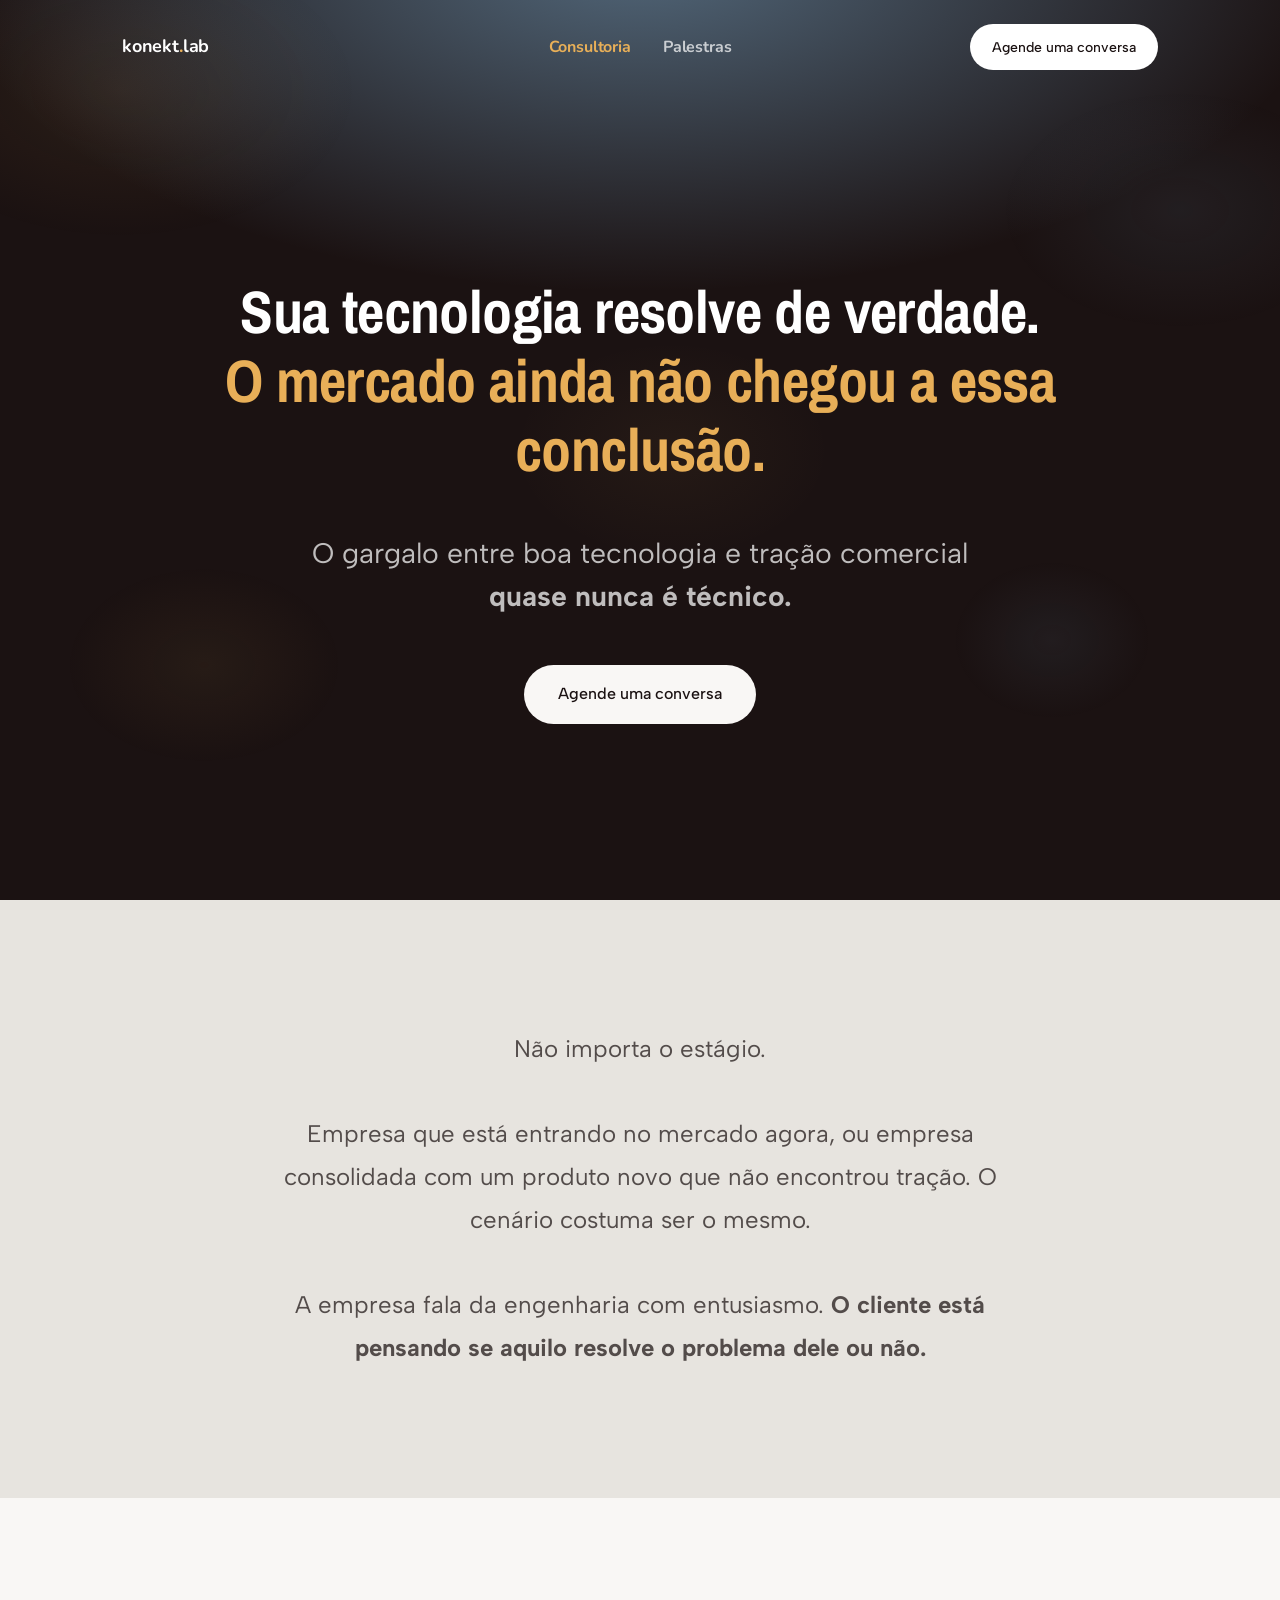
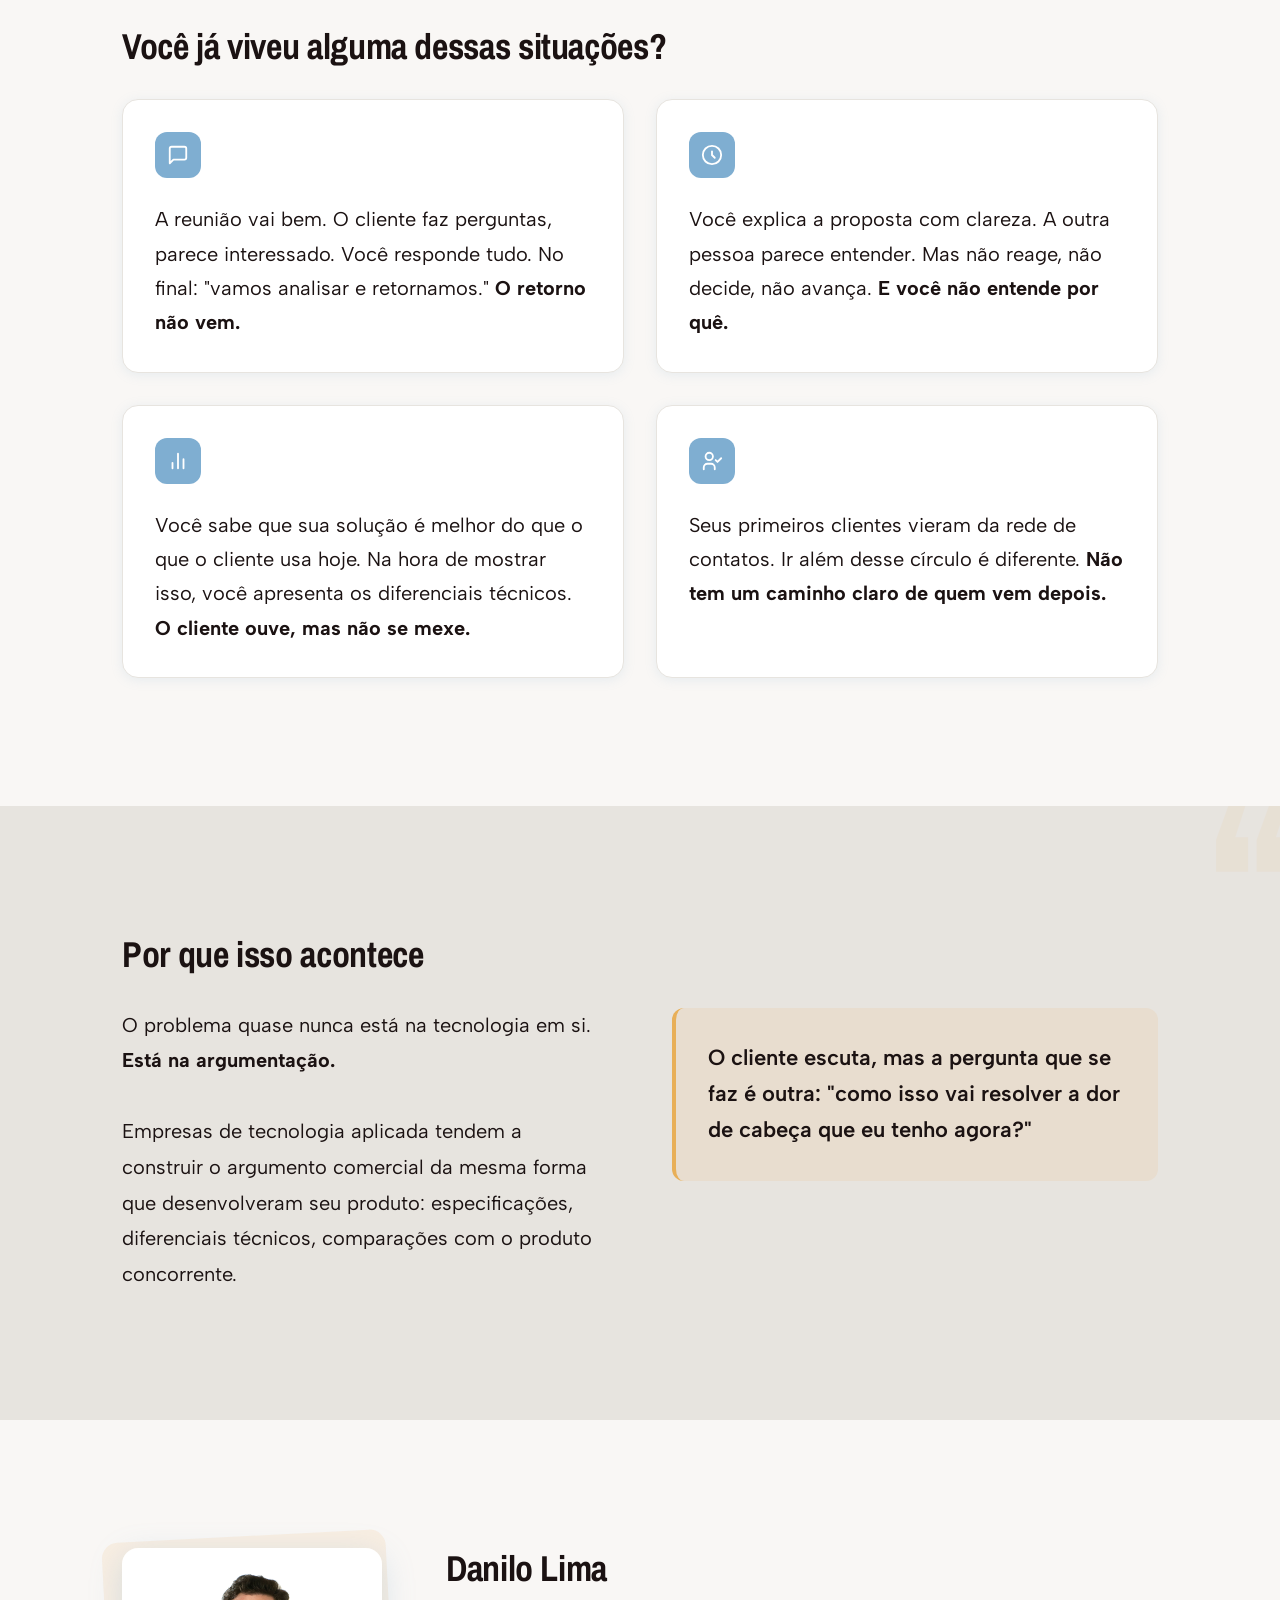
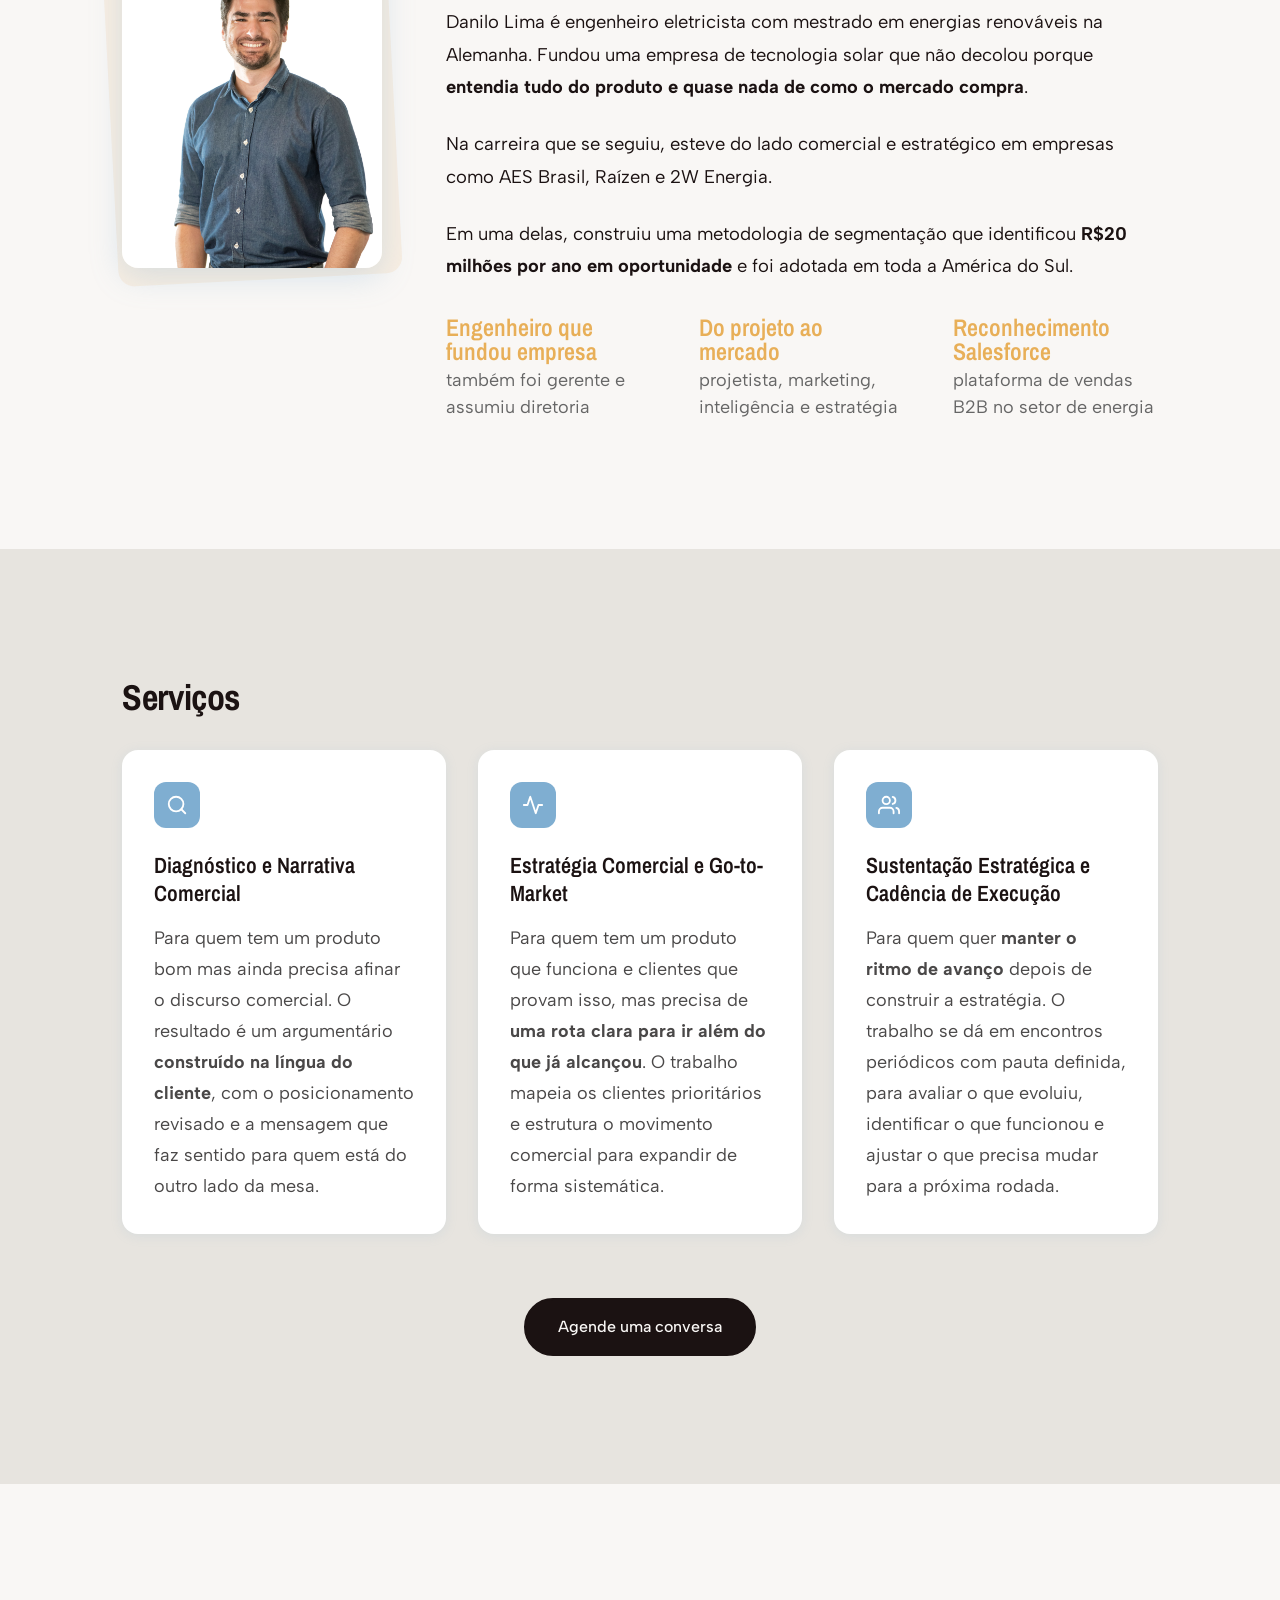
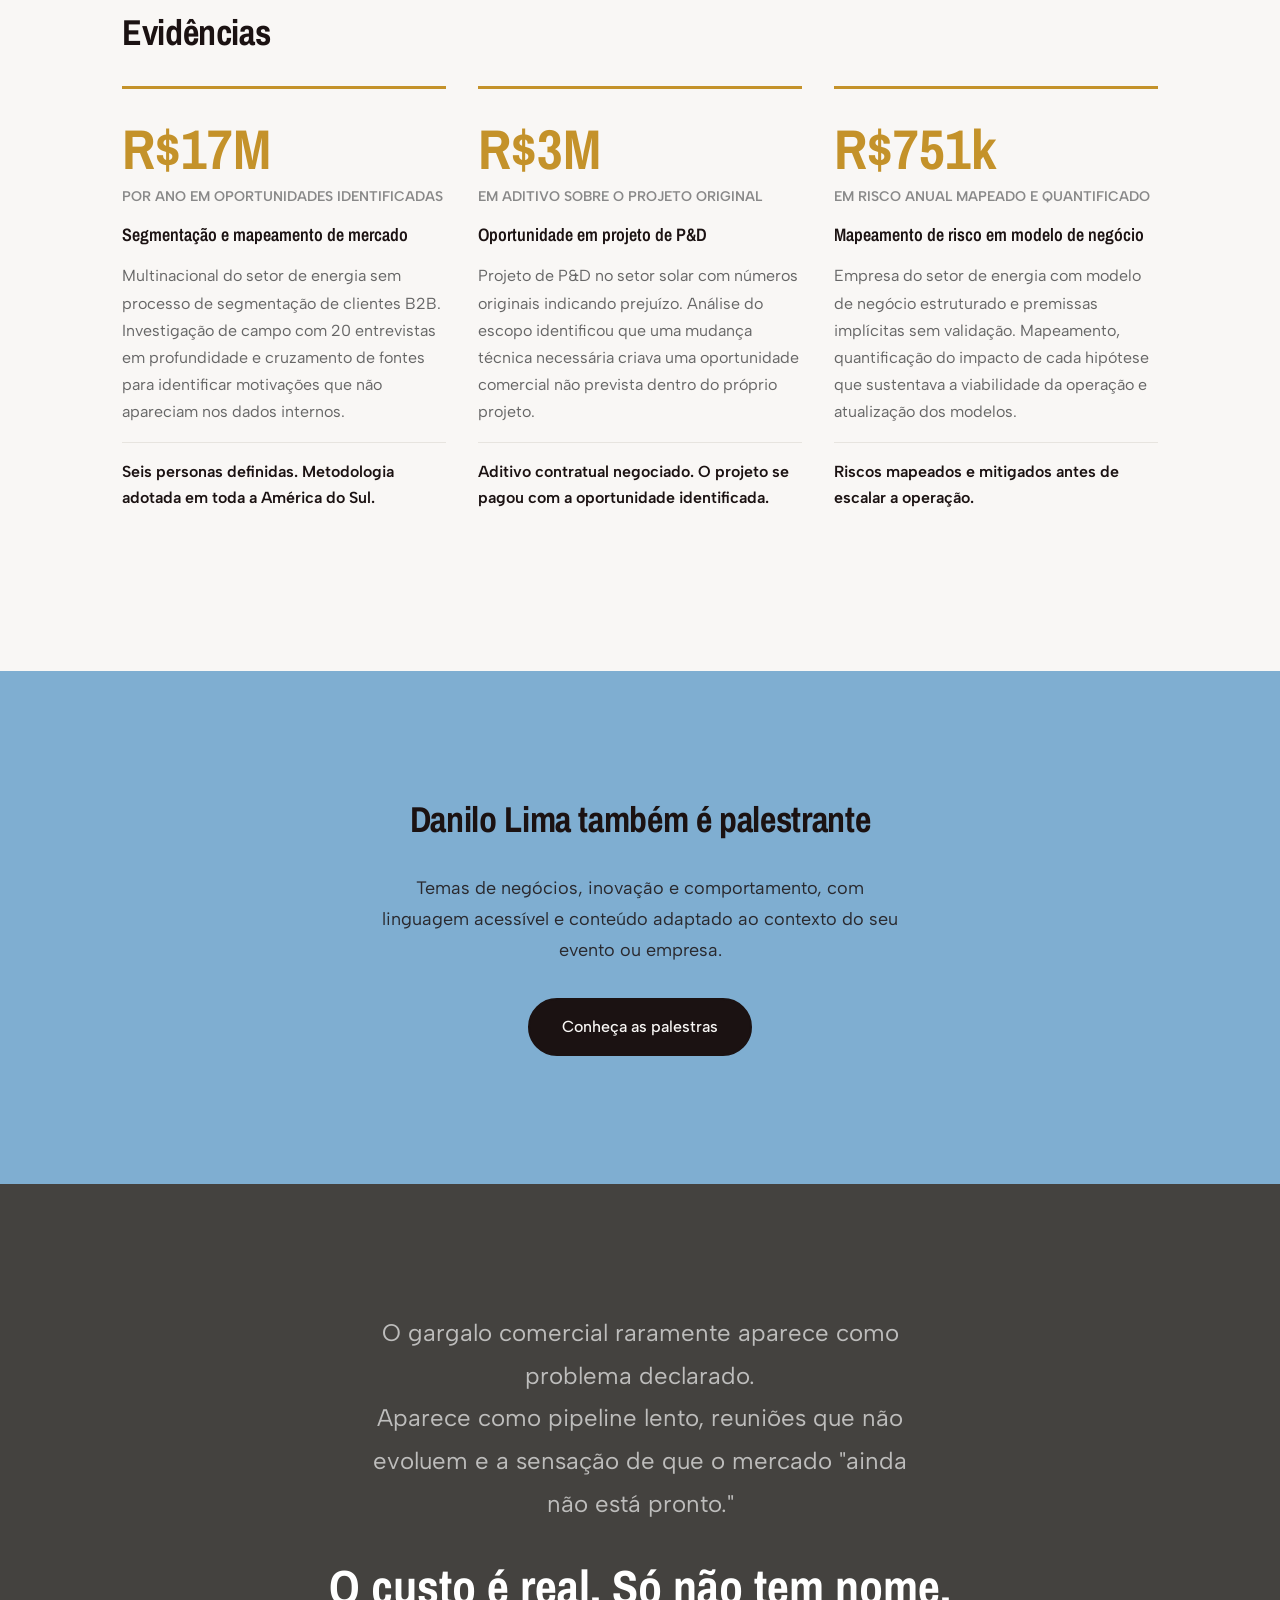
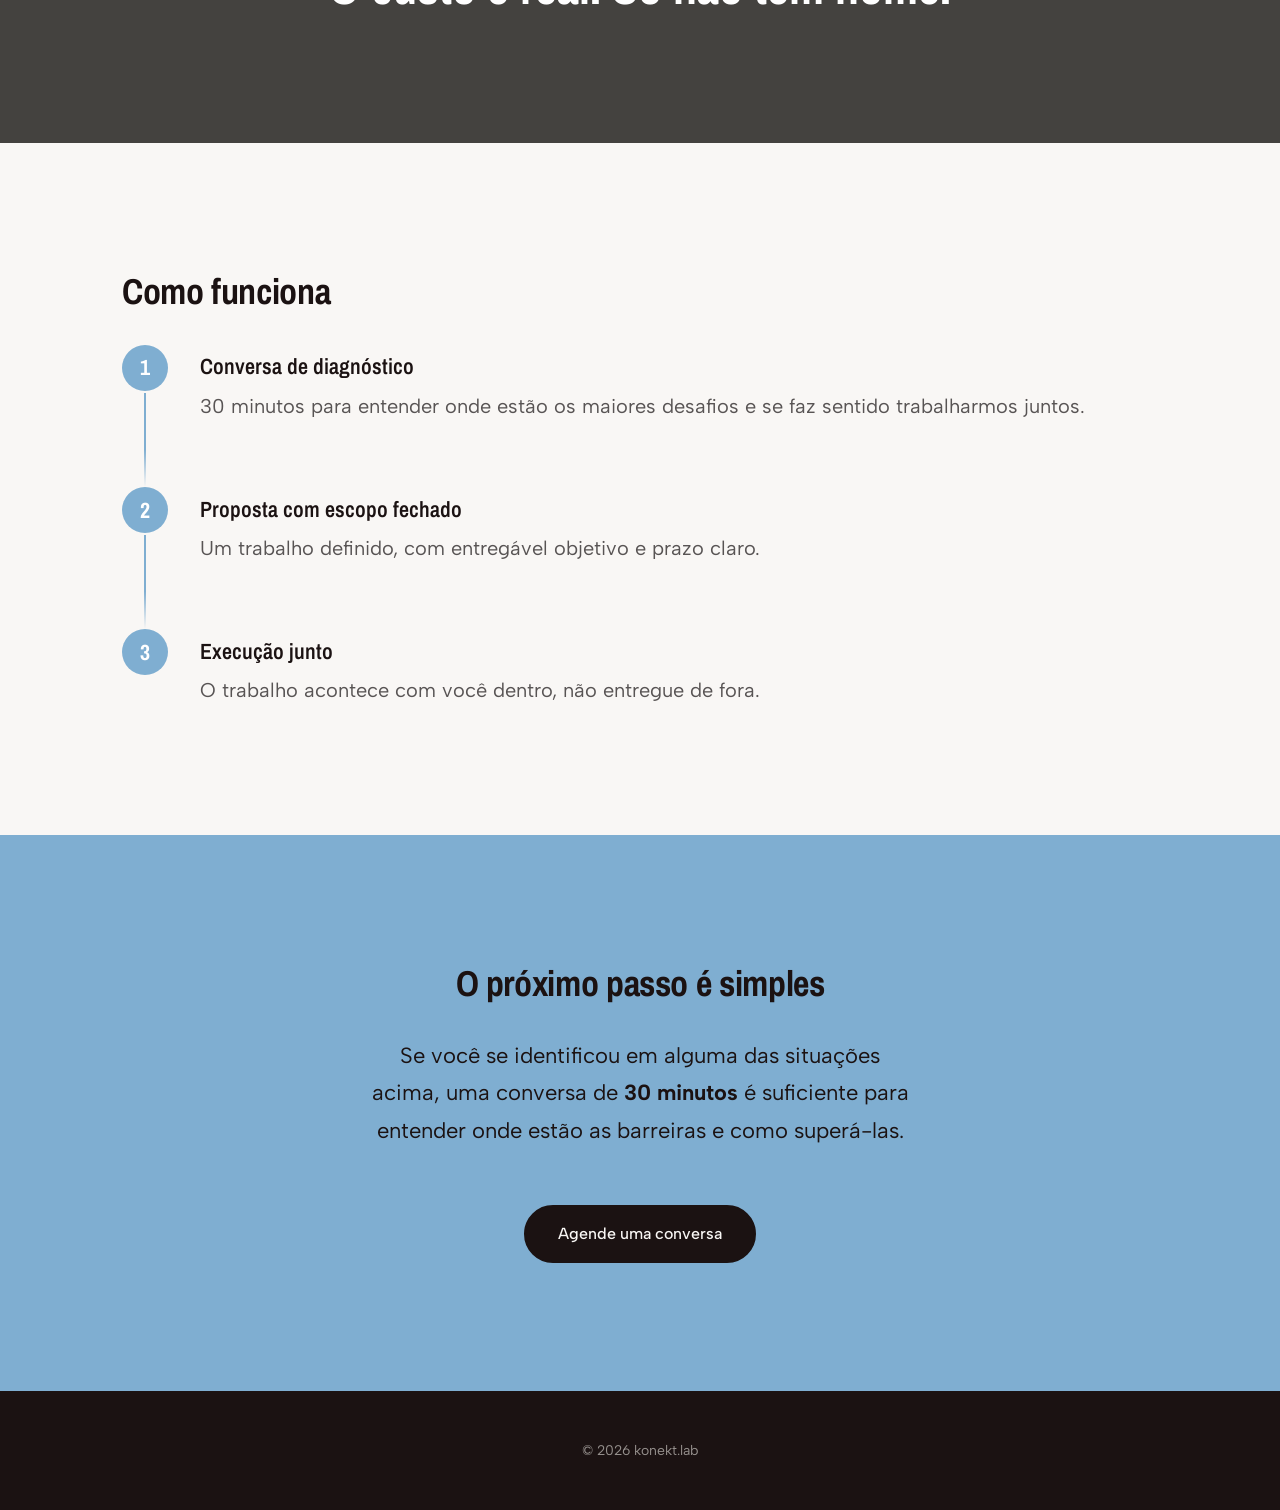
==== commit 2534651d: "Corrige CTA do menu mobile: cta-dark → cta-white cta-dark (fundo licorice) estava invisível sobre o " ====
--- a/index.html
+++ b/index.html
@@ -32,7 +32,7 @@
     <div class="mobile-menu" id="mobile-menu" aria-hidden="true">
       <a href="./" class="mobile-nav-link mobile-nav-link--active">Consultoria</a>
       <a href="./palestras/" class="mobile-nav-link">Palestras</a>
-      <a href="#" class="cta-btn cta-dark" id="cta-mobile" target="_blank" rel="noopener">Agende uma conversa</a>
+      <a href="#" class="cta-btn cta-white" id="cta-mobile" target="_blank" rel="noopener">Agende uma conversa</a>
     </div>
   </header>
 
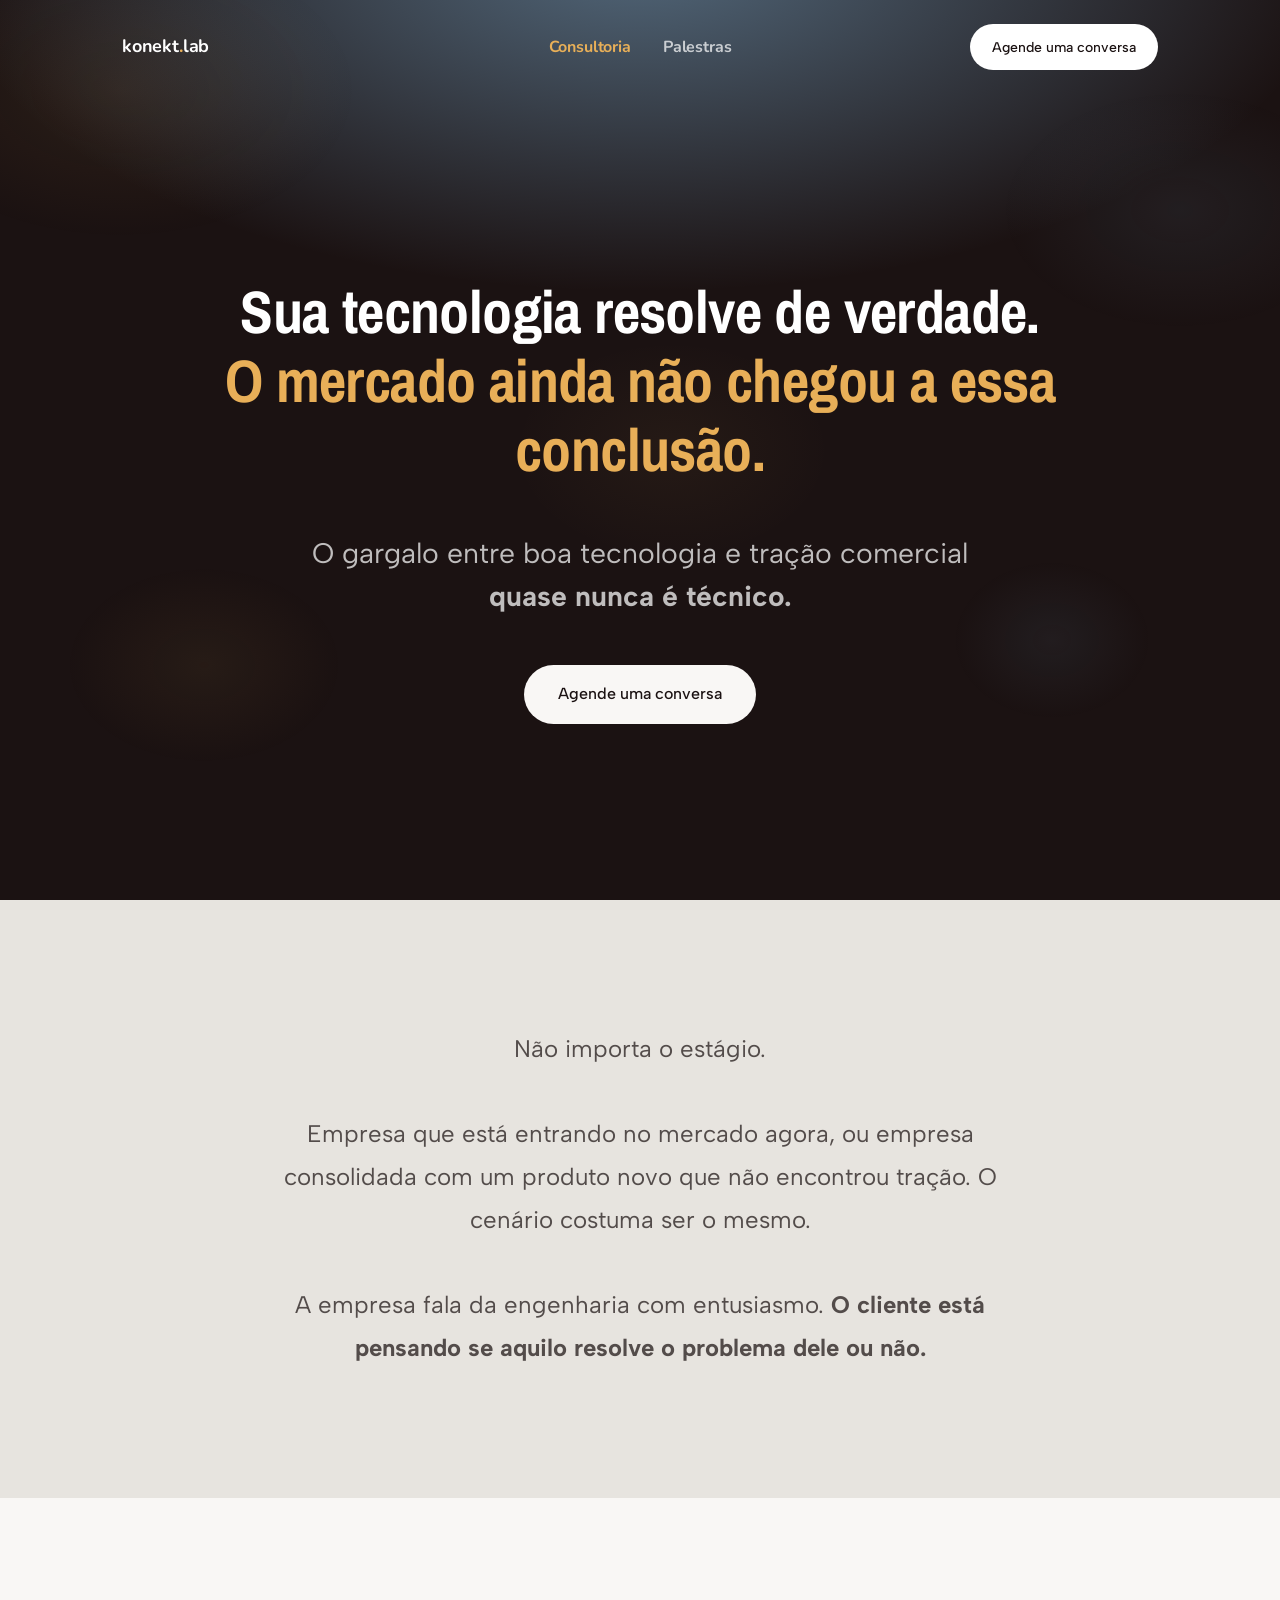
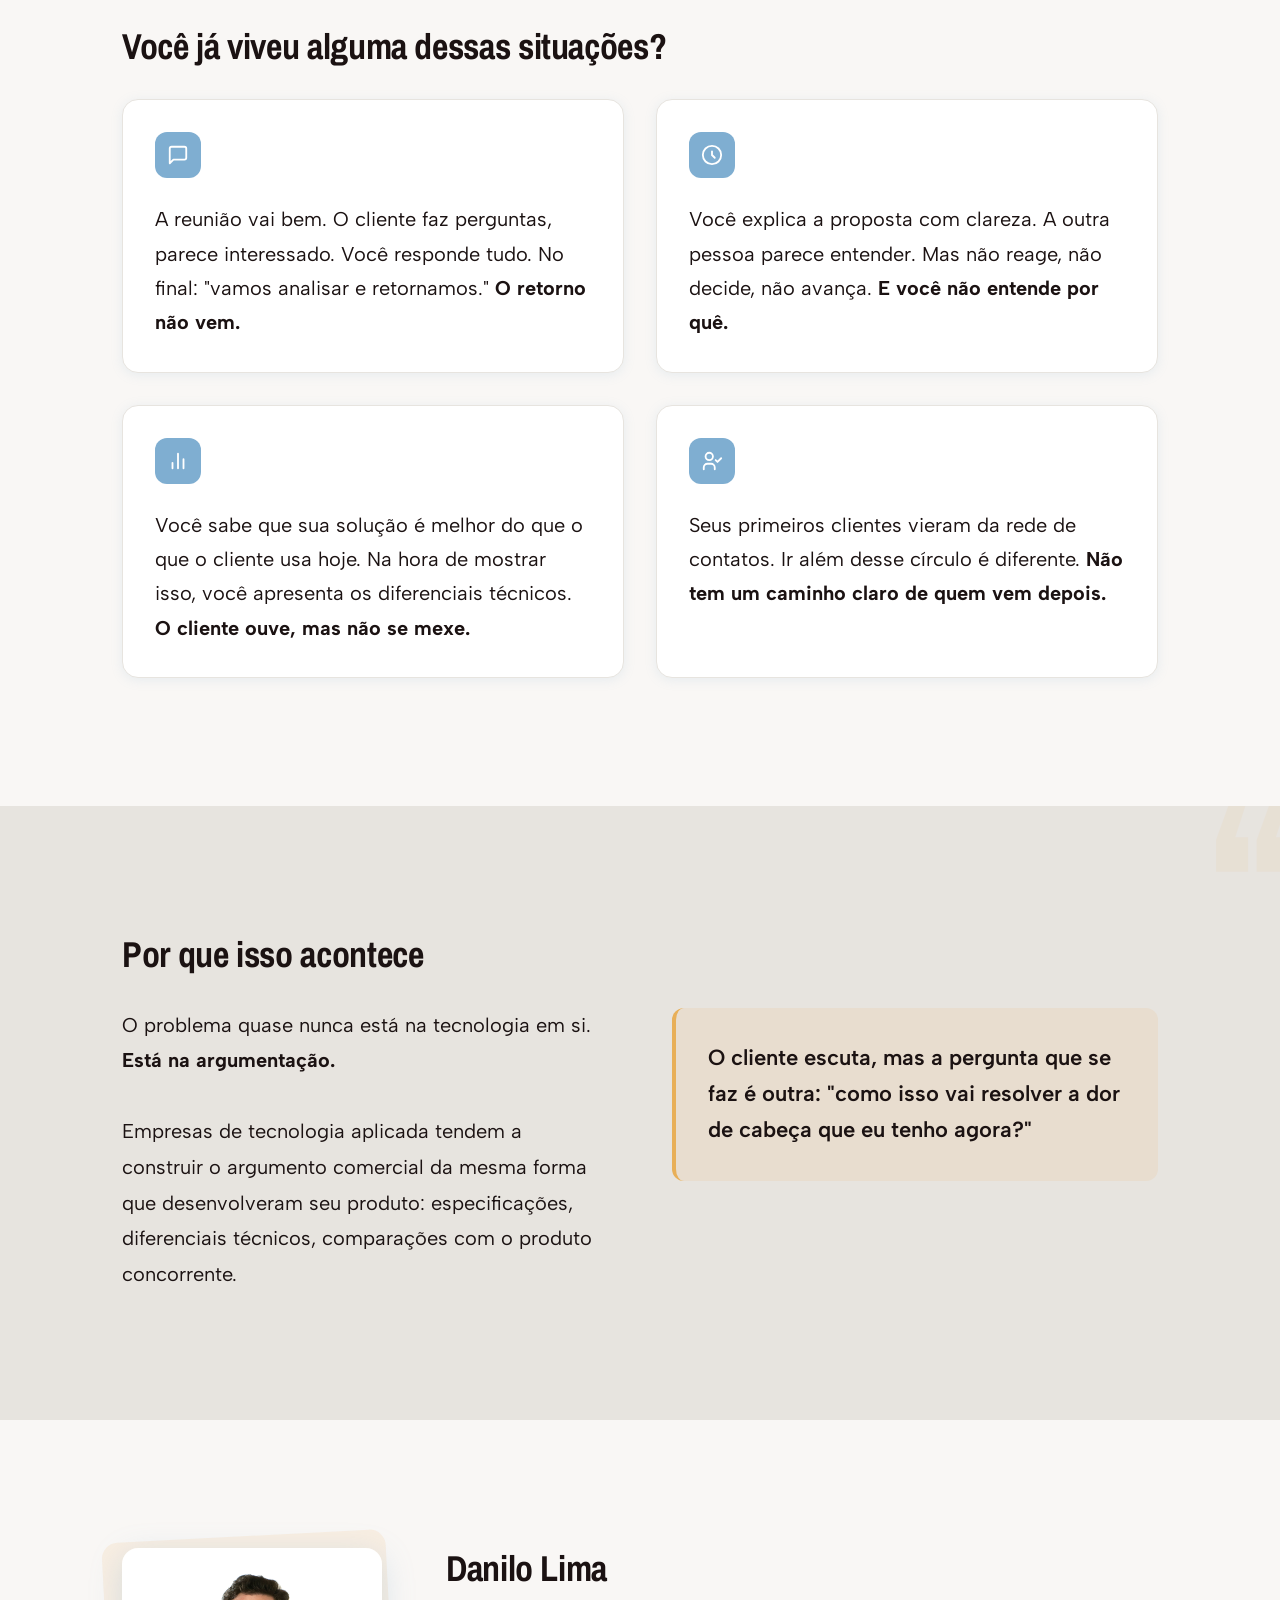
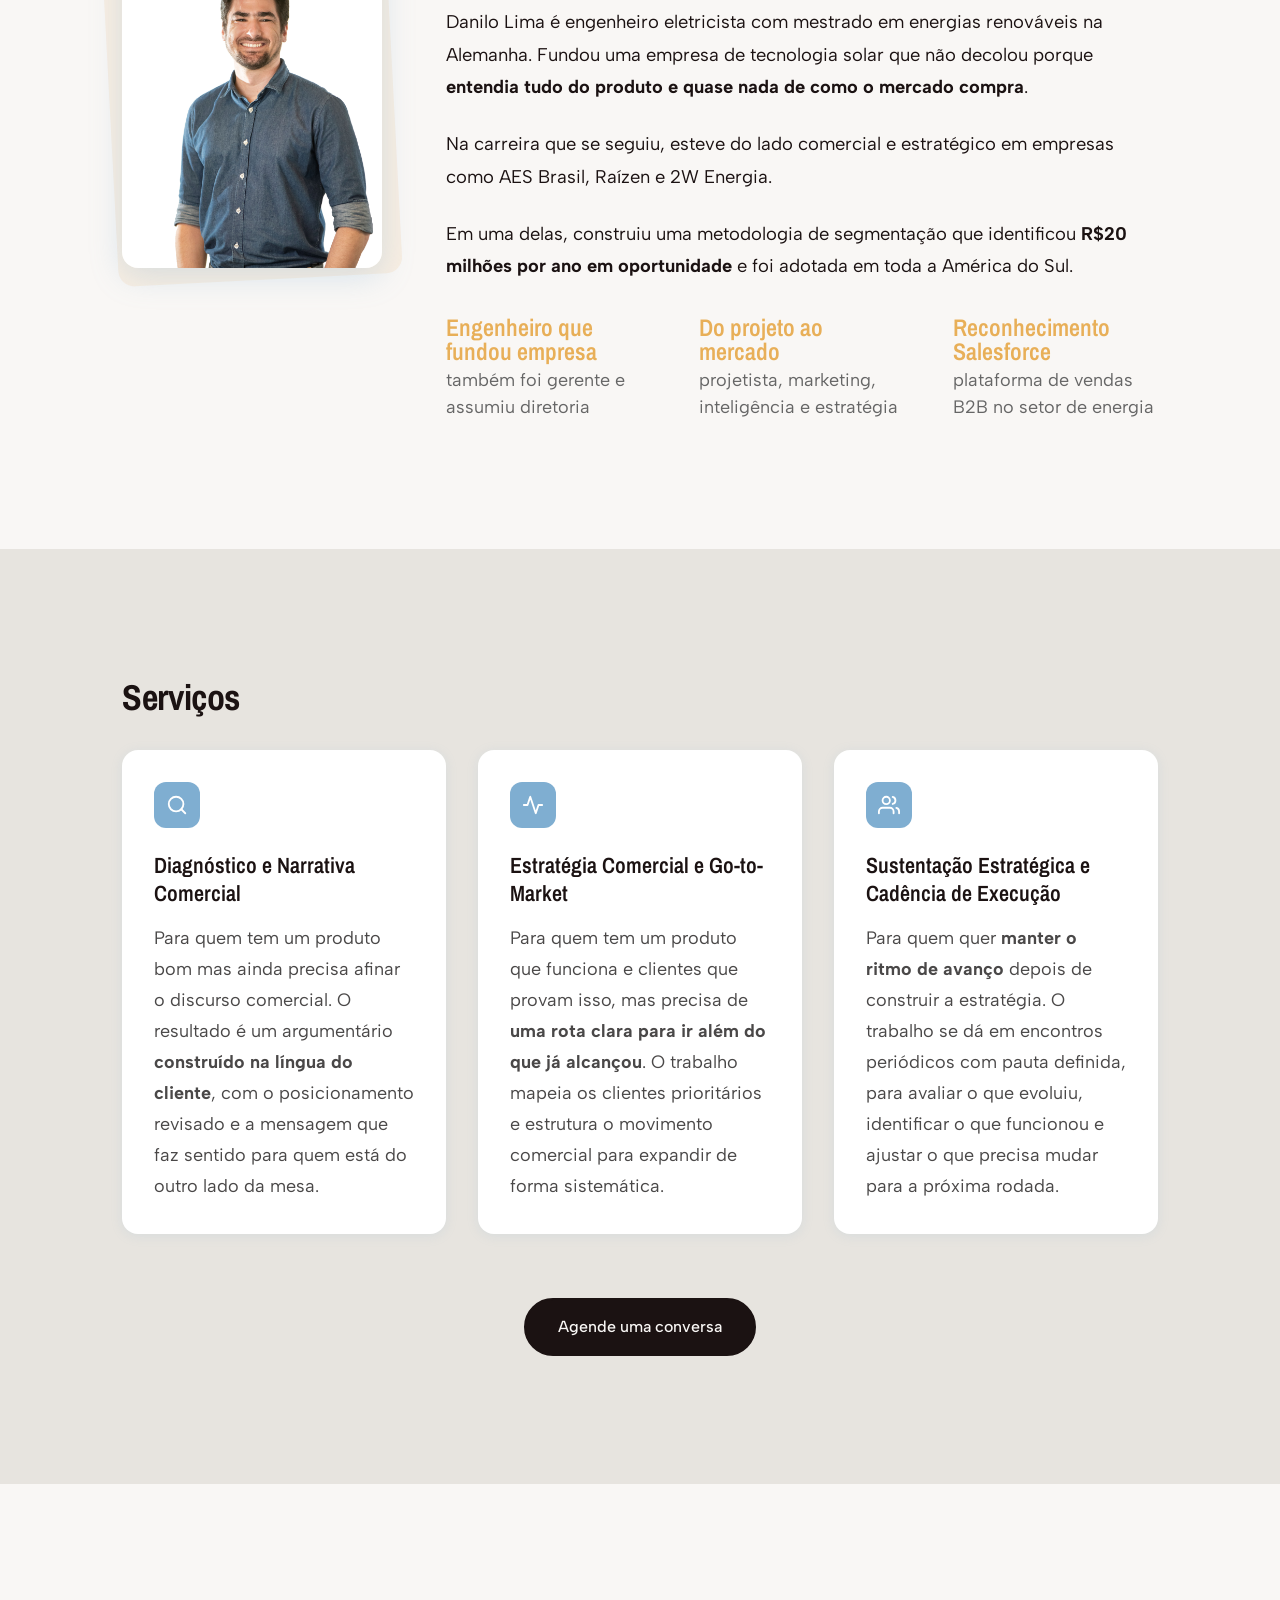
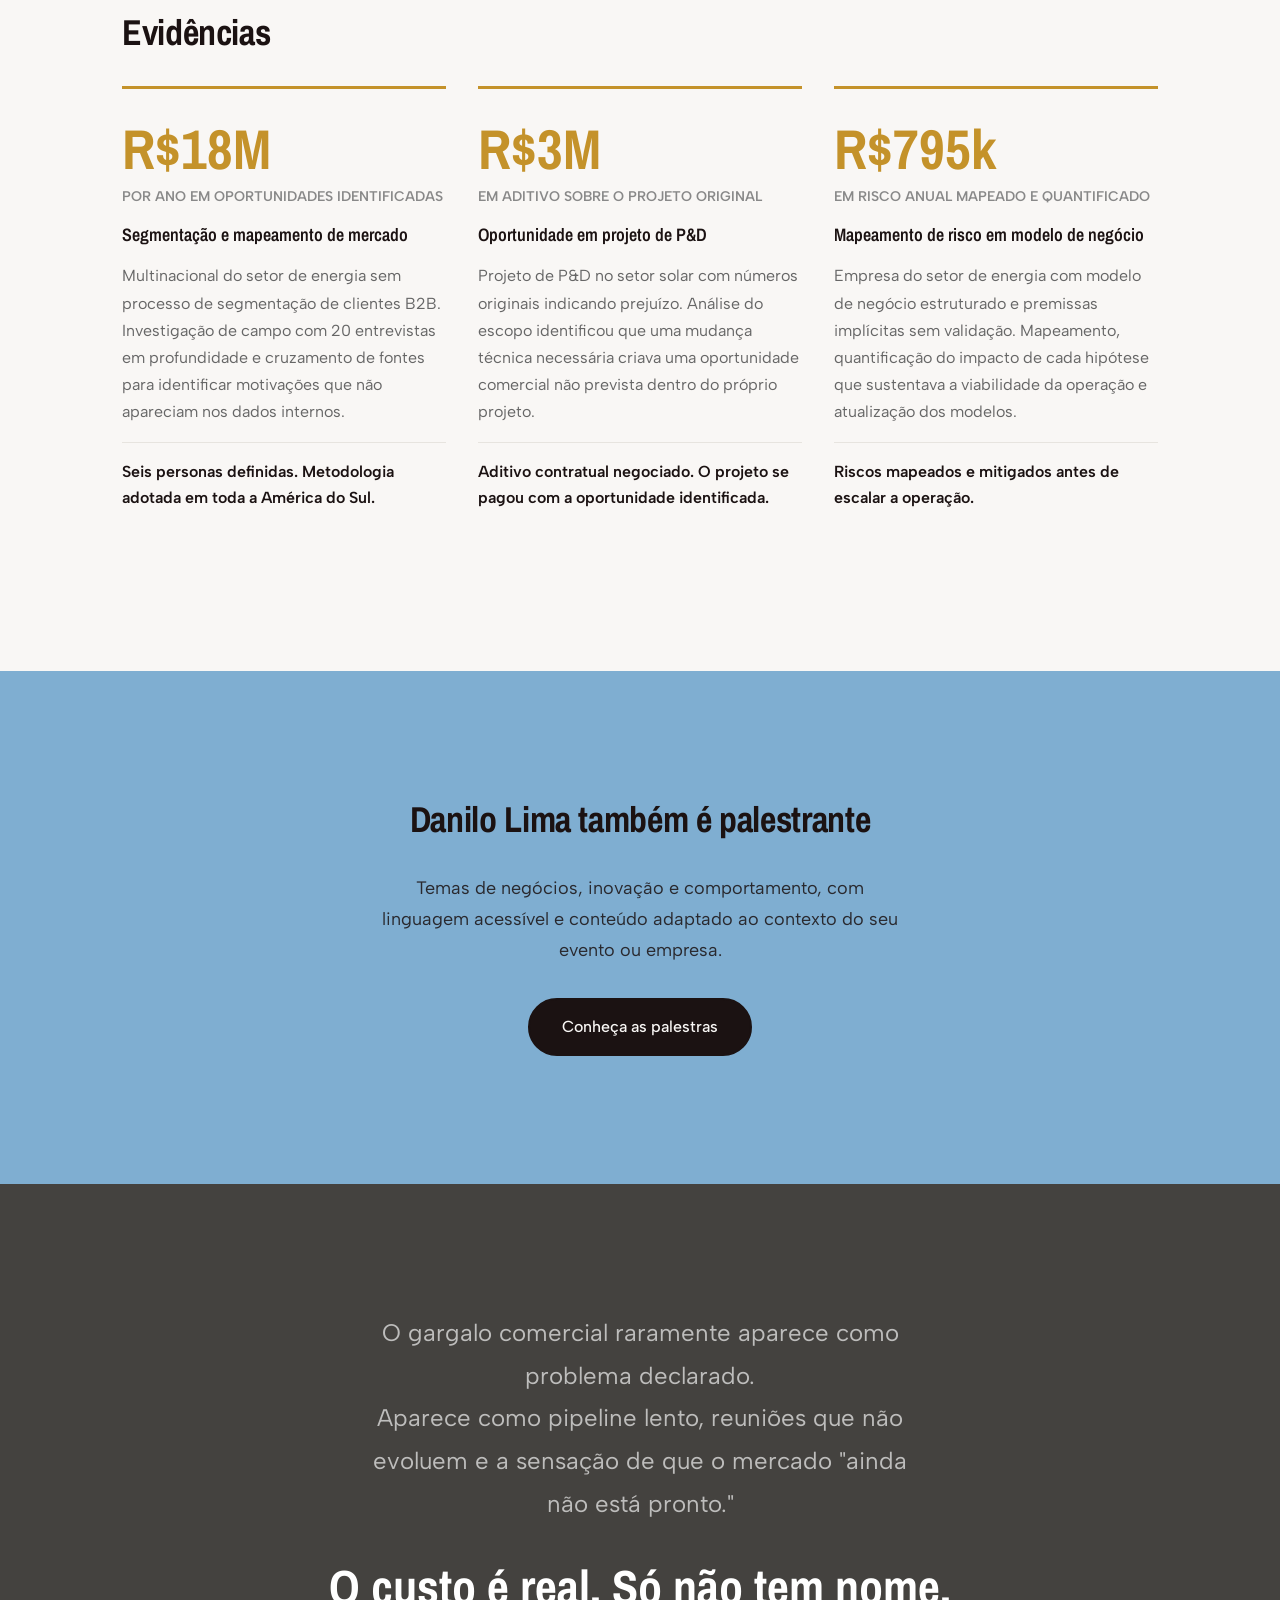
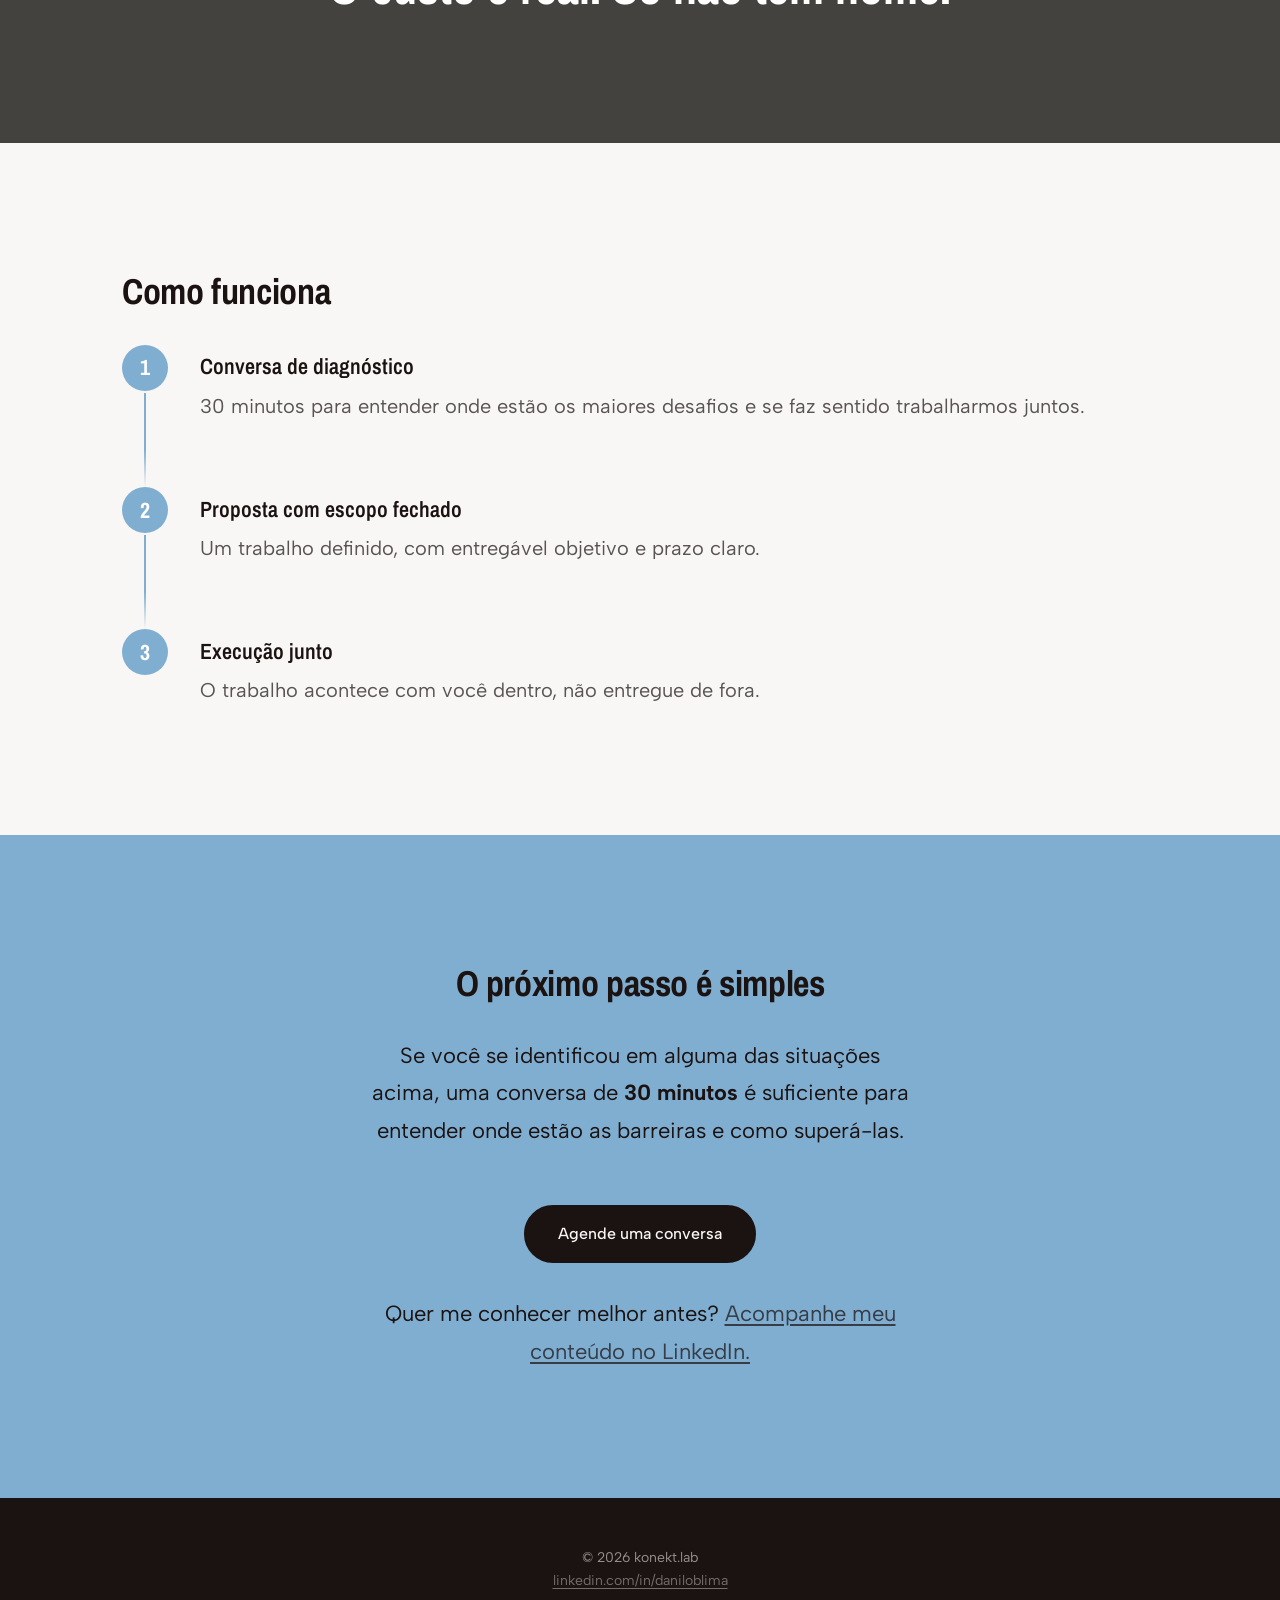
==== commit bf166604: "Mobile fixes, hero photo, LinkedIn e footer — palestras e index - Item 1: CTA do menu mobile na pági" ====
--- a/index.html
+++ b/index.html
@@ -301,6 +301,7 @@
         <a href="#" class="cta-btn cta-dark" id="cta-final-btn" target="_blank" rel="noopener">
           Agende uma conversa
         </a>
+        <p class="cta-linkedin-link">Quer me conhecer melhor antes? <a href="https://www.linkedin.com/in/daniloblima/" target="_blank" rel="noopener">Acompanhe meu conteúdo no LinkedIn.</a></p>
       </div>
     </section>
 
@@ -309,6 +310,7 @@
   <footer>
     <div class="footer-inner">
       <p>© 2026 konekt.lab</p>
+      <p><a href="https://www.linkedin.com/in/daniloblima/" target="_blank" rel="noopener" class="footer-linkedin">linkedin.com/in/daniloblima</a></p>
     </div>
   </footer>
 
--- a/css/style.css
+++ b/css/style.css
@@ -428,6 +428,16 @@
   color: var(--licorice);
   box-shadow: 0 4px 16px rgba(232, 175, 88, 0.3);
 }
+/* CTA dentro do mobile-menu: mantém branco mesmo no estado scrolled */
+#site-header.scrolled .mobile-menu .cta-btn {
+  background-color: #fff;
+  color: var(--licorice);
+  border-color: transparent;
+}
+#site-header.scrolled .mobile-menu .cta-btn:hover {
+  background-color: var(--mustard);
+  color: var(--licorice);
+}
 
 /* Tamanho menor para header */
 .cta-sm {
@@ -1053,6 +1063,25 @@
   margin-bottom: 0;
 }
 
+/* ── CTA Final — link LinkedIn secundário ── */
+
+.cta-linkedin-link {
+  font-size: var(--text-sm);
+  margin-bottom: 0;
+}
+
+.cta-linkedin-link a {
+  color: inherit;
+  text-decoration: underline;
+  text-underline-offset: 3px;
+  opacity: 0.72;
+  transition: opacity var(--t-fast);
+}
+
+.cta-linkedin-link a:hover {
+  opacity: 1;
+}
+
 /* ============================================================
    CTA Final — Sky background
    ============================================================ */
@@ -1104,6 +1133,20 @@
   margin-bottom: 0;
 }
 
+/* ── Footer — link LinkedIn ── */
+
+.footer-linkedin {
+  color: inherit;
+  text-decoration: underline;
+  text-underline-offset: 3px;
+  opacity: 0.72;
+  transition: opacity var(--t-fast);
+}
+
+.footer-linkedin:hover {
+  opacity: 1;
+}
+
 
 /* ============================================================
    Scroll Reveal — fade-in + translateY
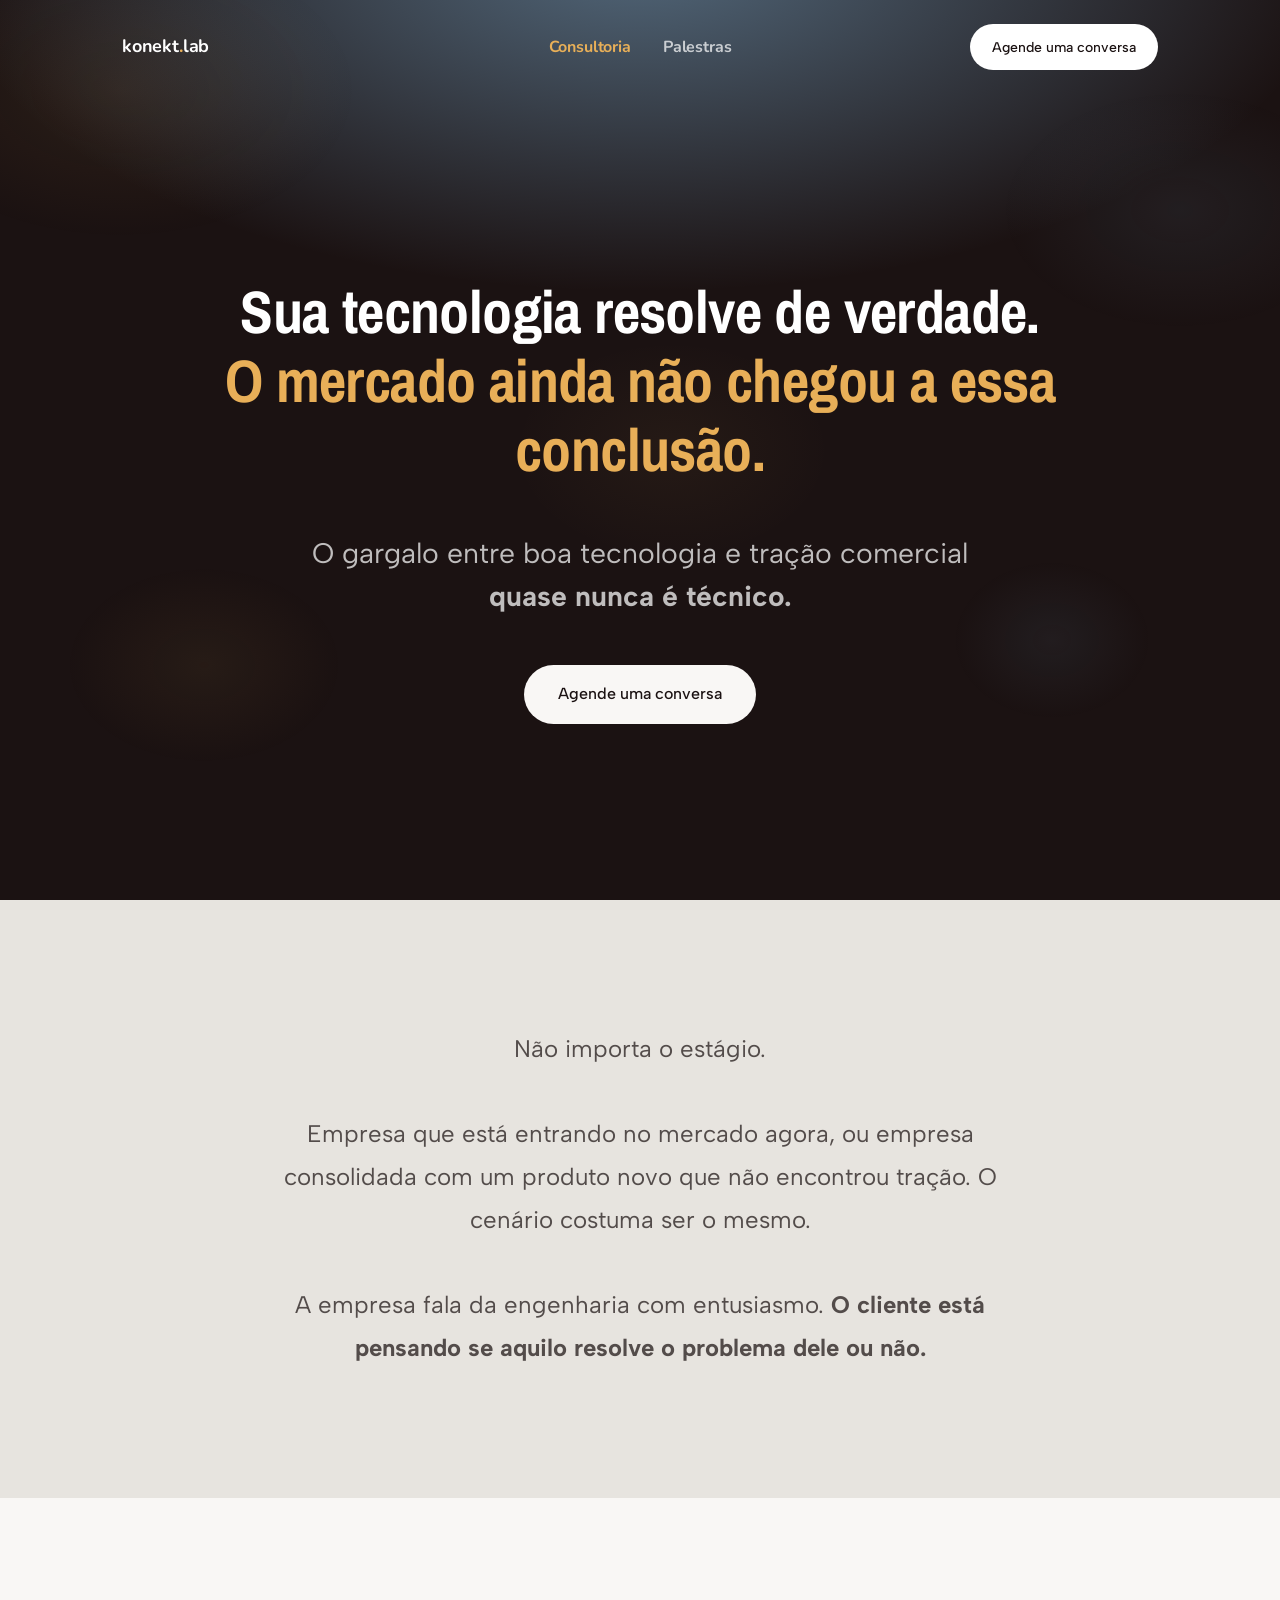
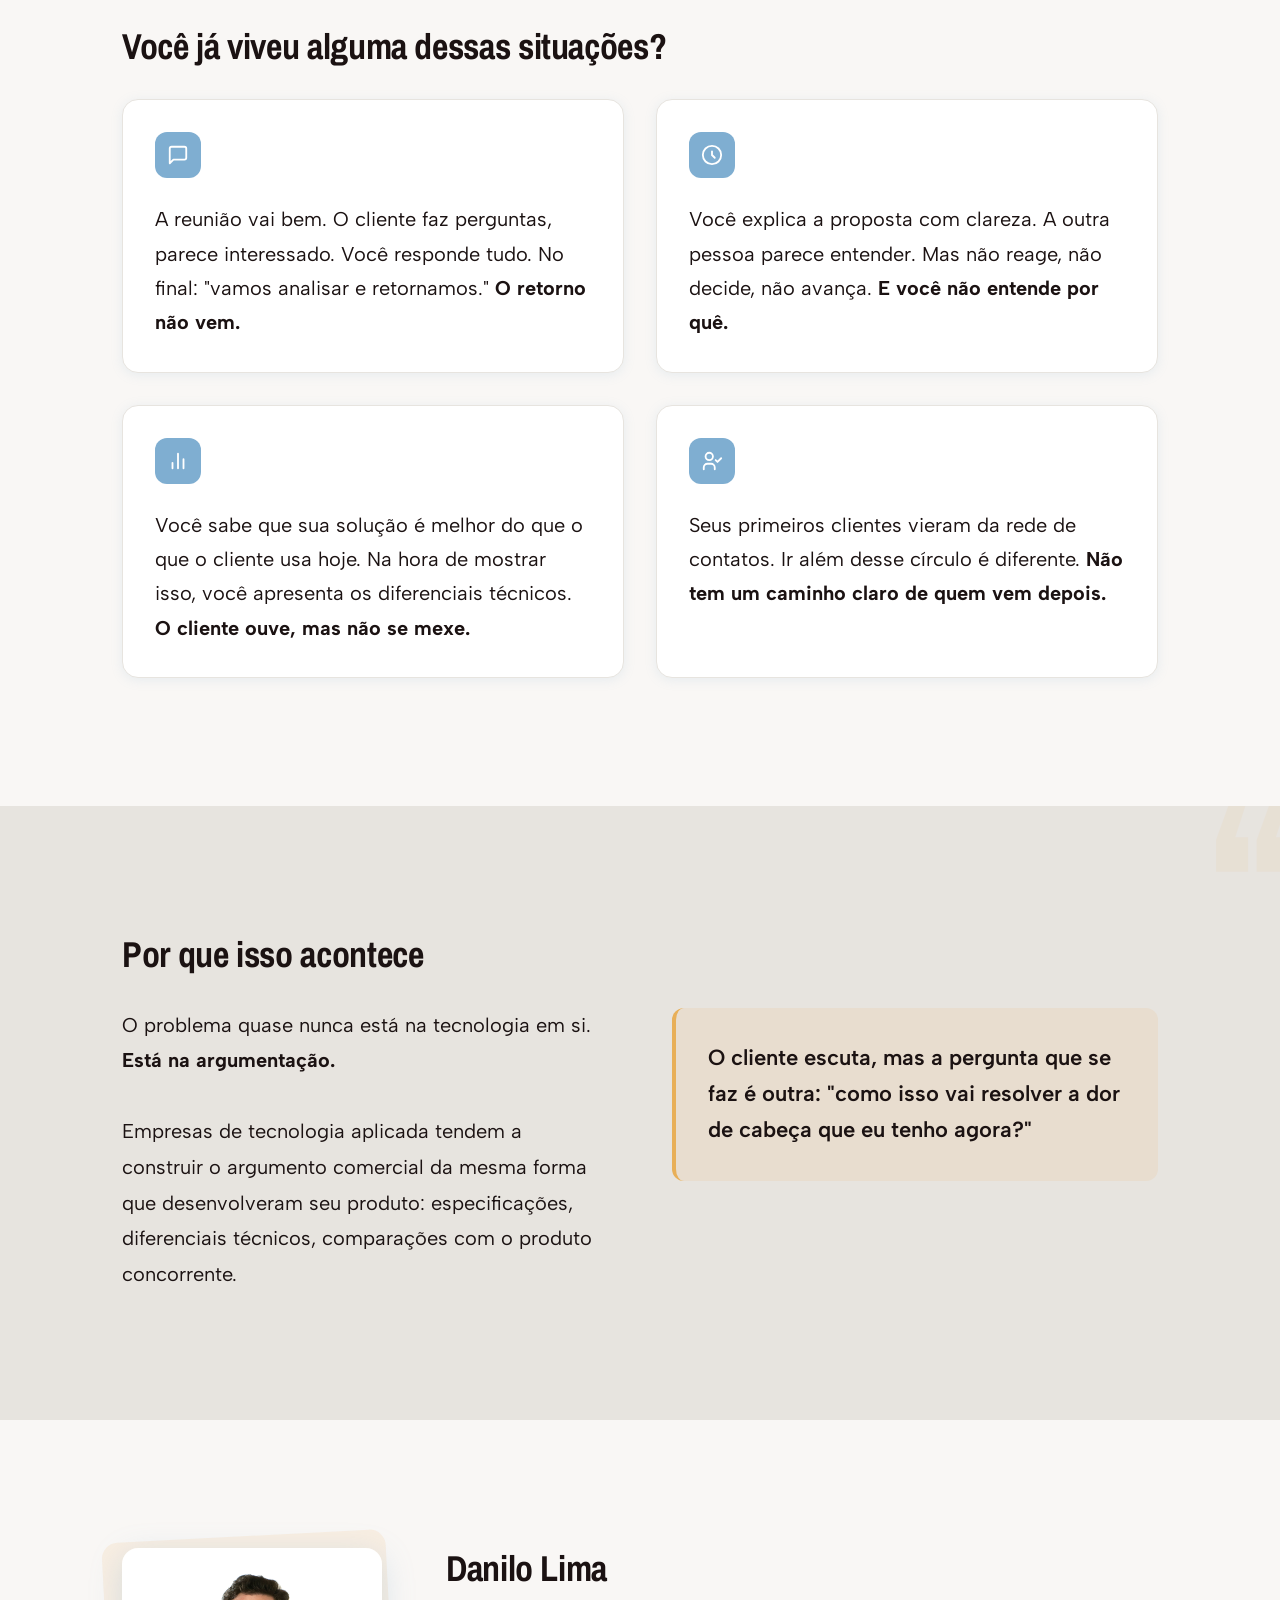
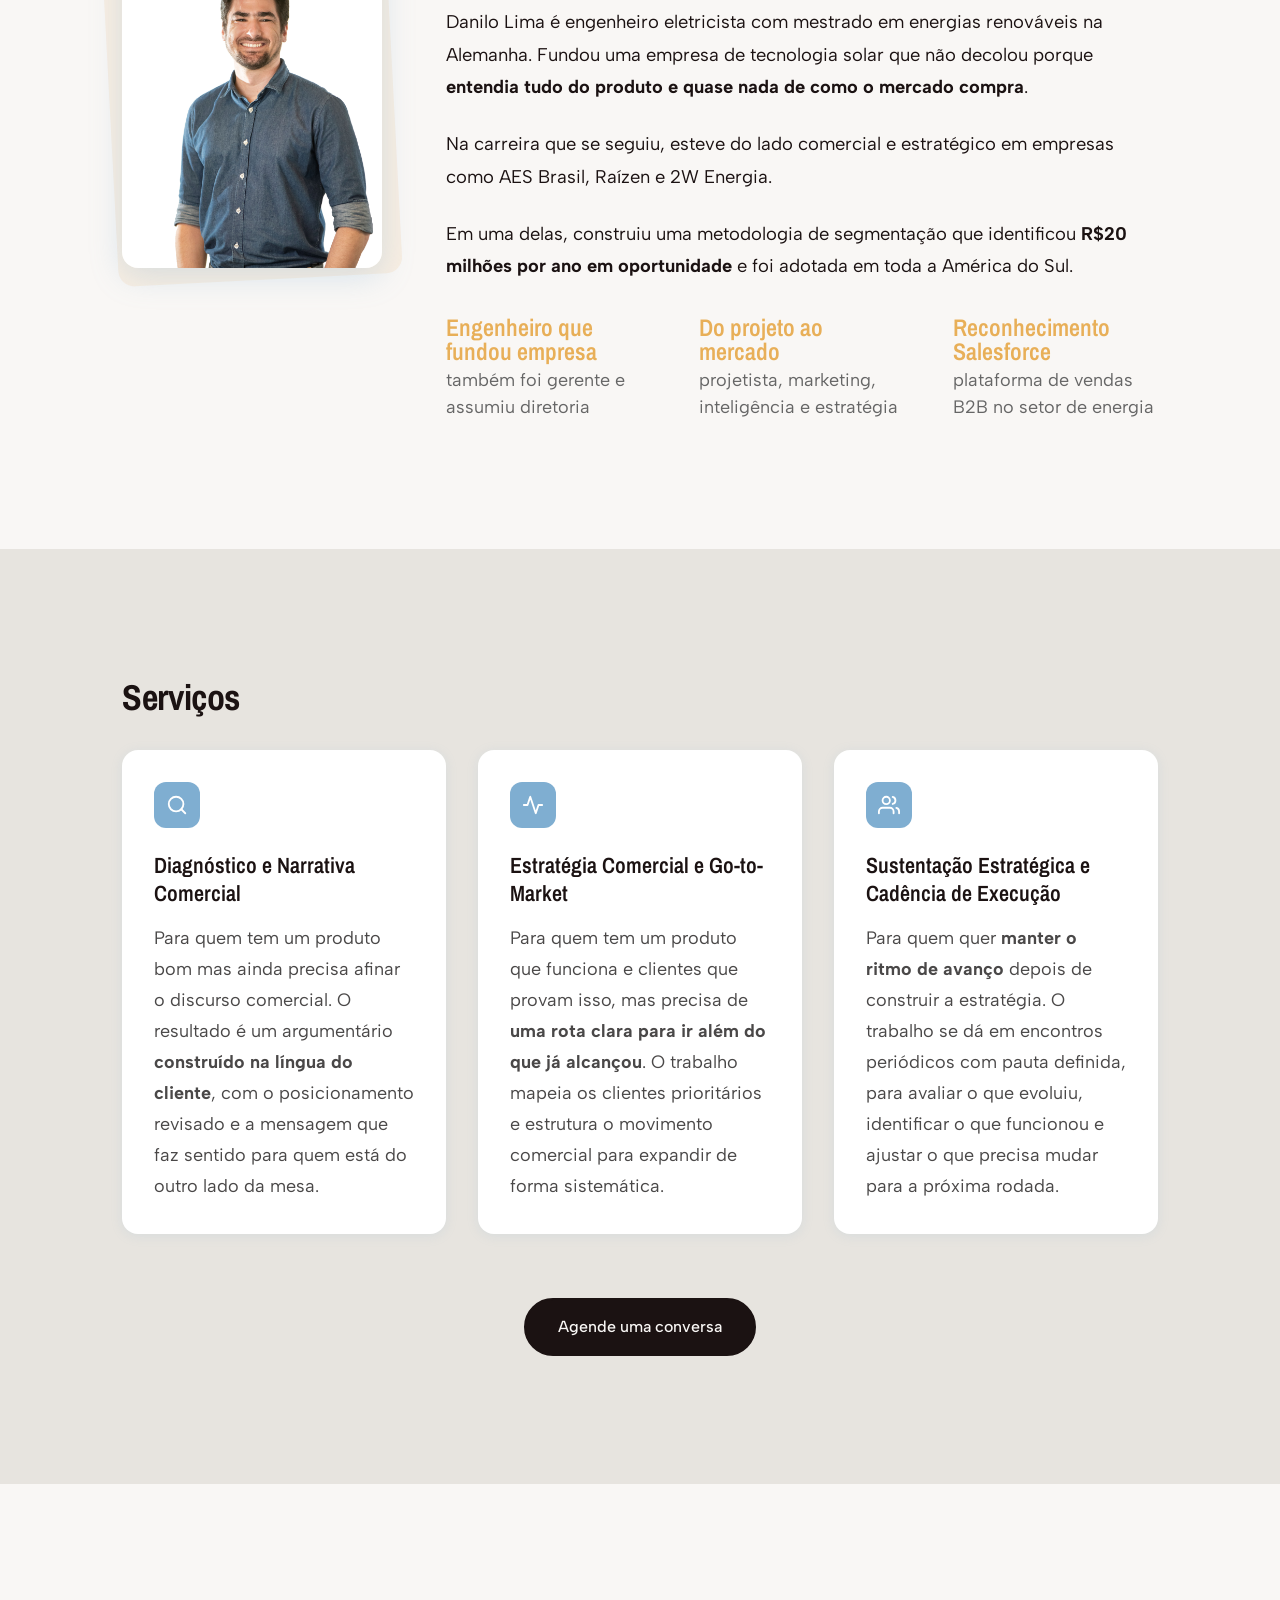
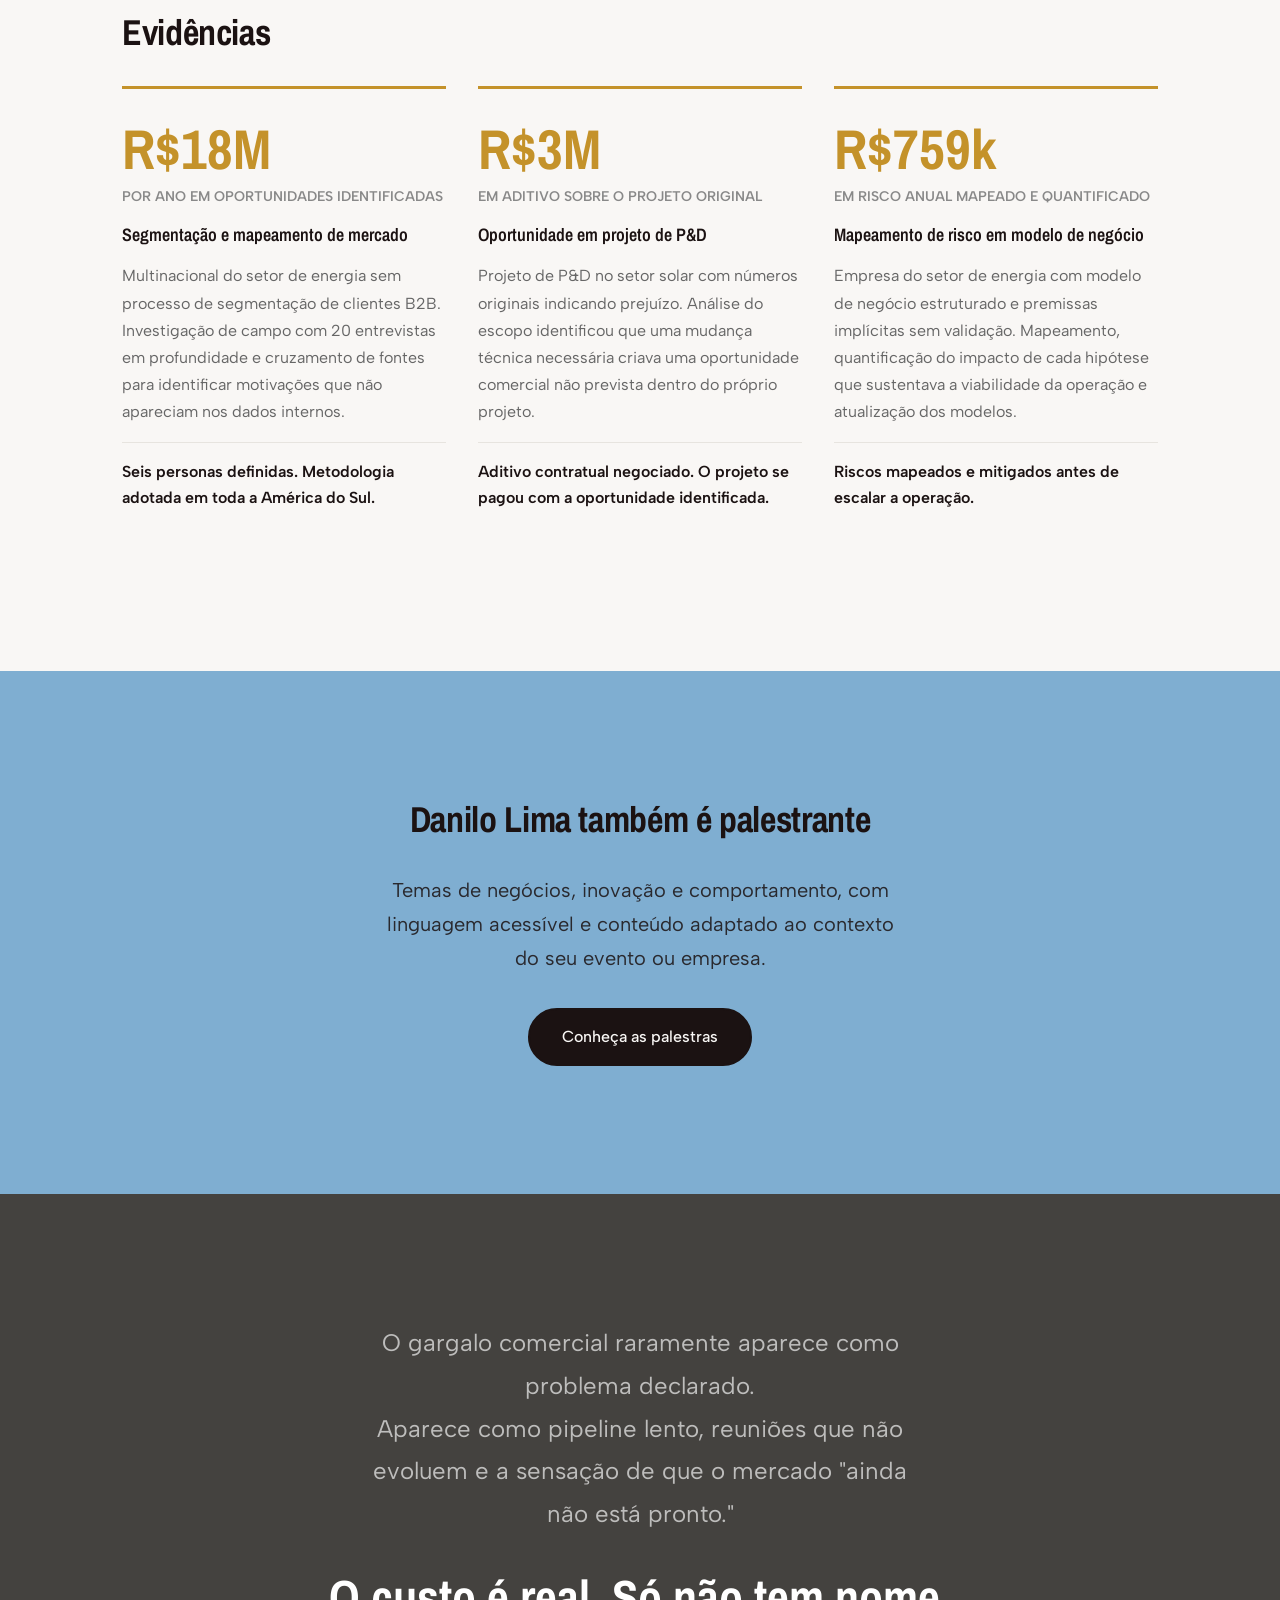
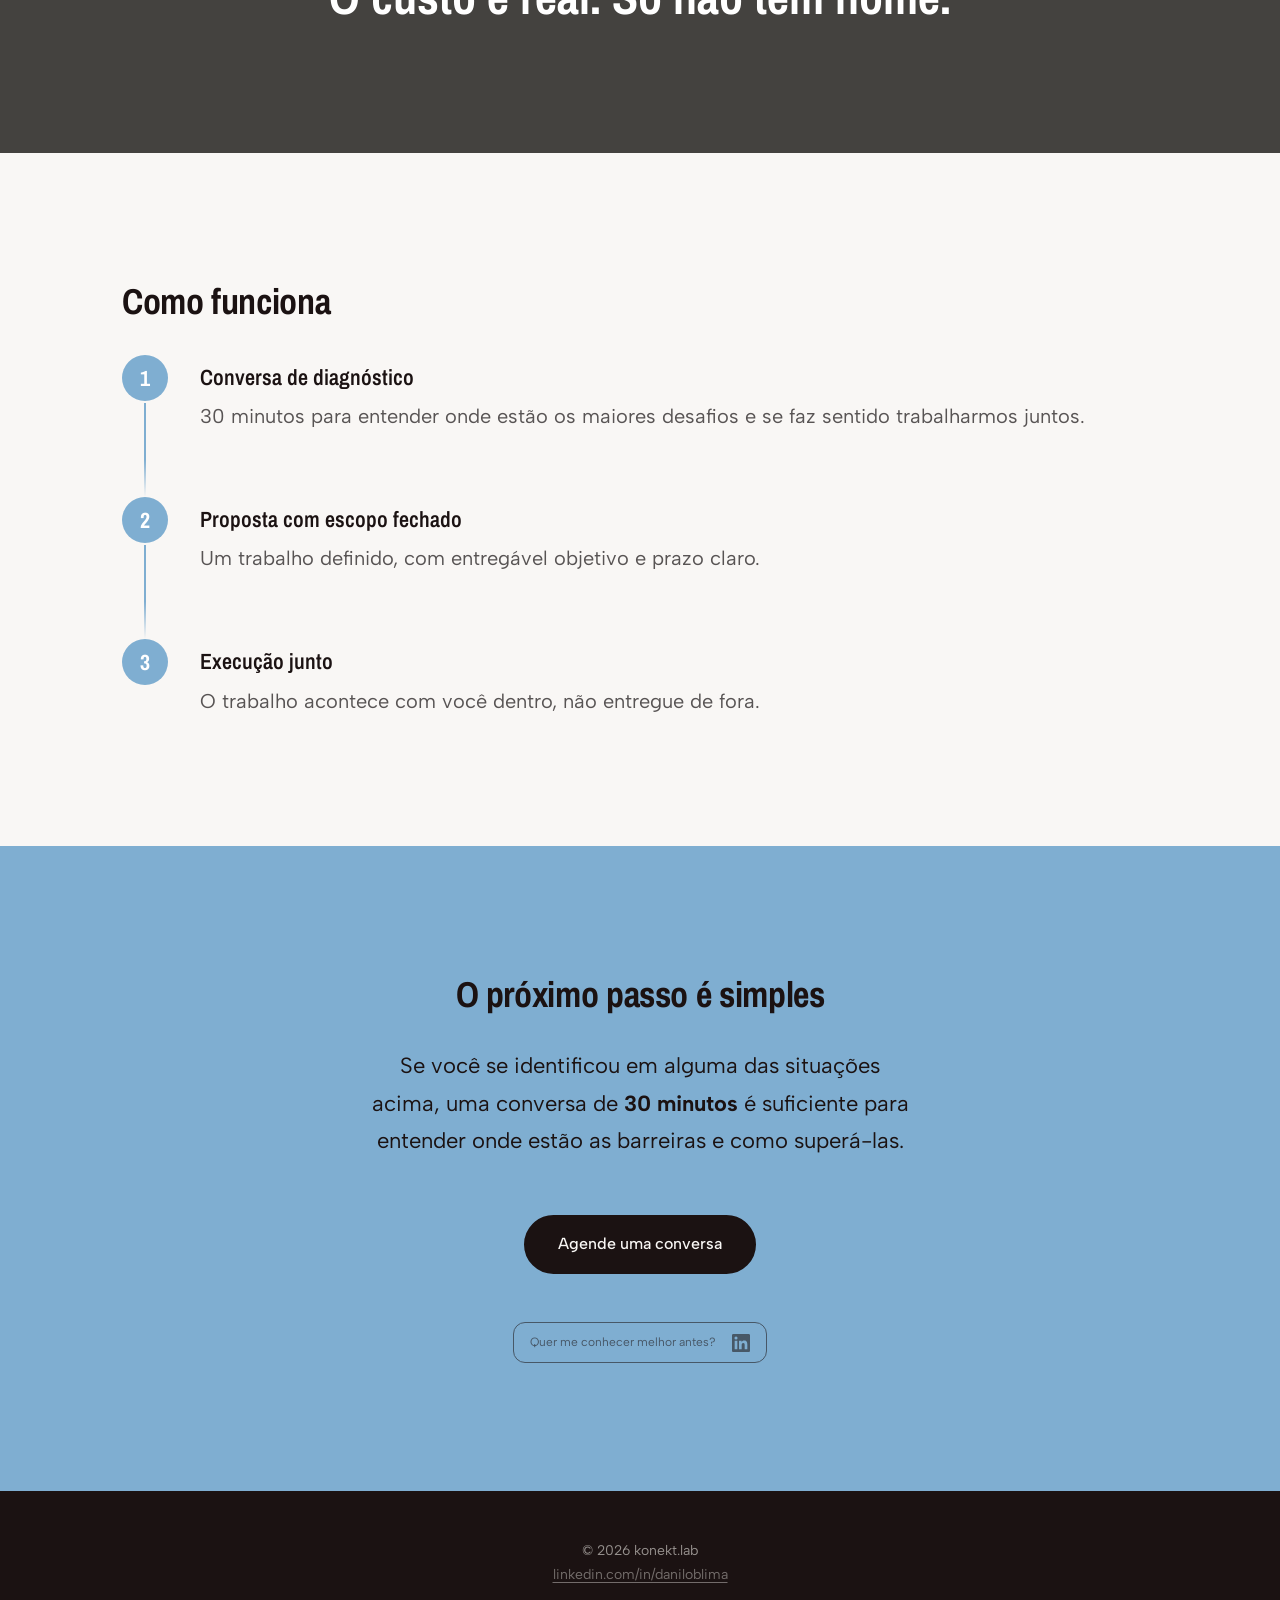
==== commit 13547e31: "LinkedIn teaser, hero mobile e foto do Danilo centralizados - Item 2: bloco LinkedIn reformulado — c" ====
--- a/index.html
+++ b/index.html
@@ -301,7 +301,12 @@
         <a href="#" class="cta-btn cta-dark" id="cta-final-btn" target="_blank" rel="noopener">
           Agende uma conversa
         </a>
-        <p class="cta-linkedin-link">Quer me conhecer melhor antes? <a href="https://www.linkedin.com/in/daniloblima/" target="_blank" rel="noopener">Acompanhe meu conteúdo no LinkedIn.</a></p>
+        <div class="linkedin-teaser">
+          <span>Quer me conhecer melhor antes?</span>
+          <a href="https://www.linkedin.com/in/daniloblima/" target="_blank" rel="noopener" aria-label="LinkedIn de Danilo Lima" class="linkedin-icon-link">
+            <svg xmlns="http://www.w3.org/2000/svg" viewBox="0 0 24 24" fill="currentColor" width="18" height="18" aria-hidden="true"><path d="M20.447 20.452h-3.554v-5.569c0-1.328-.027-3.037-1.852-3.037-1.853 0-2.136 1.445-2.136 2.939v5.667H9.351V9h3.414v1.561h.046c.477-.9 1.637-1.85 3.37-1.85 3.601 0 4.267 2.37 4.267 5.455v6.286zM5.337 7.433a2.062 2.062 0 01-2.063-2.065 2.064 2.064 0 112.063 2.065zm1.782 13.019H3.555V9h3.564v11.452zM22.225 0H1.771C.792 0 0 .774 0 1.729v20.542C0 23.227.792 24 1.771 24h20.451C23.2 24 24 23.227 24 22.271V1.729C24 .774 23.2 0 22.222 0h.003z"/></svg>
+          </a>
+        </div>
       </div>
     </section>
 
--- a/css/style.css
+++ b/css/style.css
@@ -948,7 +948,7 @@
 }
 
 .palestras-teaser p {
-  font-size: var(--fs-servico);
+  font-size: 1.25rem;
   color: var(--licorice);
   max-width: 520px;
   line-height: 1.72;
@@ -1063,23 +1063,30 @@
   margin-bottom: 0;
 }
 
-/* ── CTA Final — link LinkedIn secundário ── */
-
-.cta-linkedin-link {
-  font-size: var(--text-sm);
-  margin-bottom: 0;
-}
-
-.cta-linkedin-link a {
+/* ── CTA Final — bloco LinkedIn secundário ── */
+
+.linkedin-teaser {
+  display: inline-flex;
+  align-items: center;
+  gap: var(--sp-2);
+  margin-top: var(--sp-2);
+  border: 1px solid currentColor;
+  border-radius: var(--r-md);
+  padding: 0.625rem var(--sp-2);
+  font-size: var(--text-xs);
+  opacity: 0.55;
+  transition: opacity var(--t-fast);
+}
+
+.linkedin-teaser:hover {
+  opacity: 0.85;
+}
+
+.linkedin-icon-link {
+  display: flex;
+  align-items: center;
   color: inherit;
-  text-decoration: underline;
-  text-underline-offset: 3px;
-  opacity: 0.72;
-  transition: opacity var(--t-fast);
-}
-
-.cta-linkedin-link a:hover {
-  opacity: 1;
+  flex-shrink: 0;
 }
 
 /* ============================================================
@@ -1251,6 +1258,10 @@
     gap: var(--sp-3);
   }
 
+  .foto-wrapper {
+    align-self: center;
+  }
+
   .por-que::before {
     font-size: 12rem;
     right: -1rem;
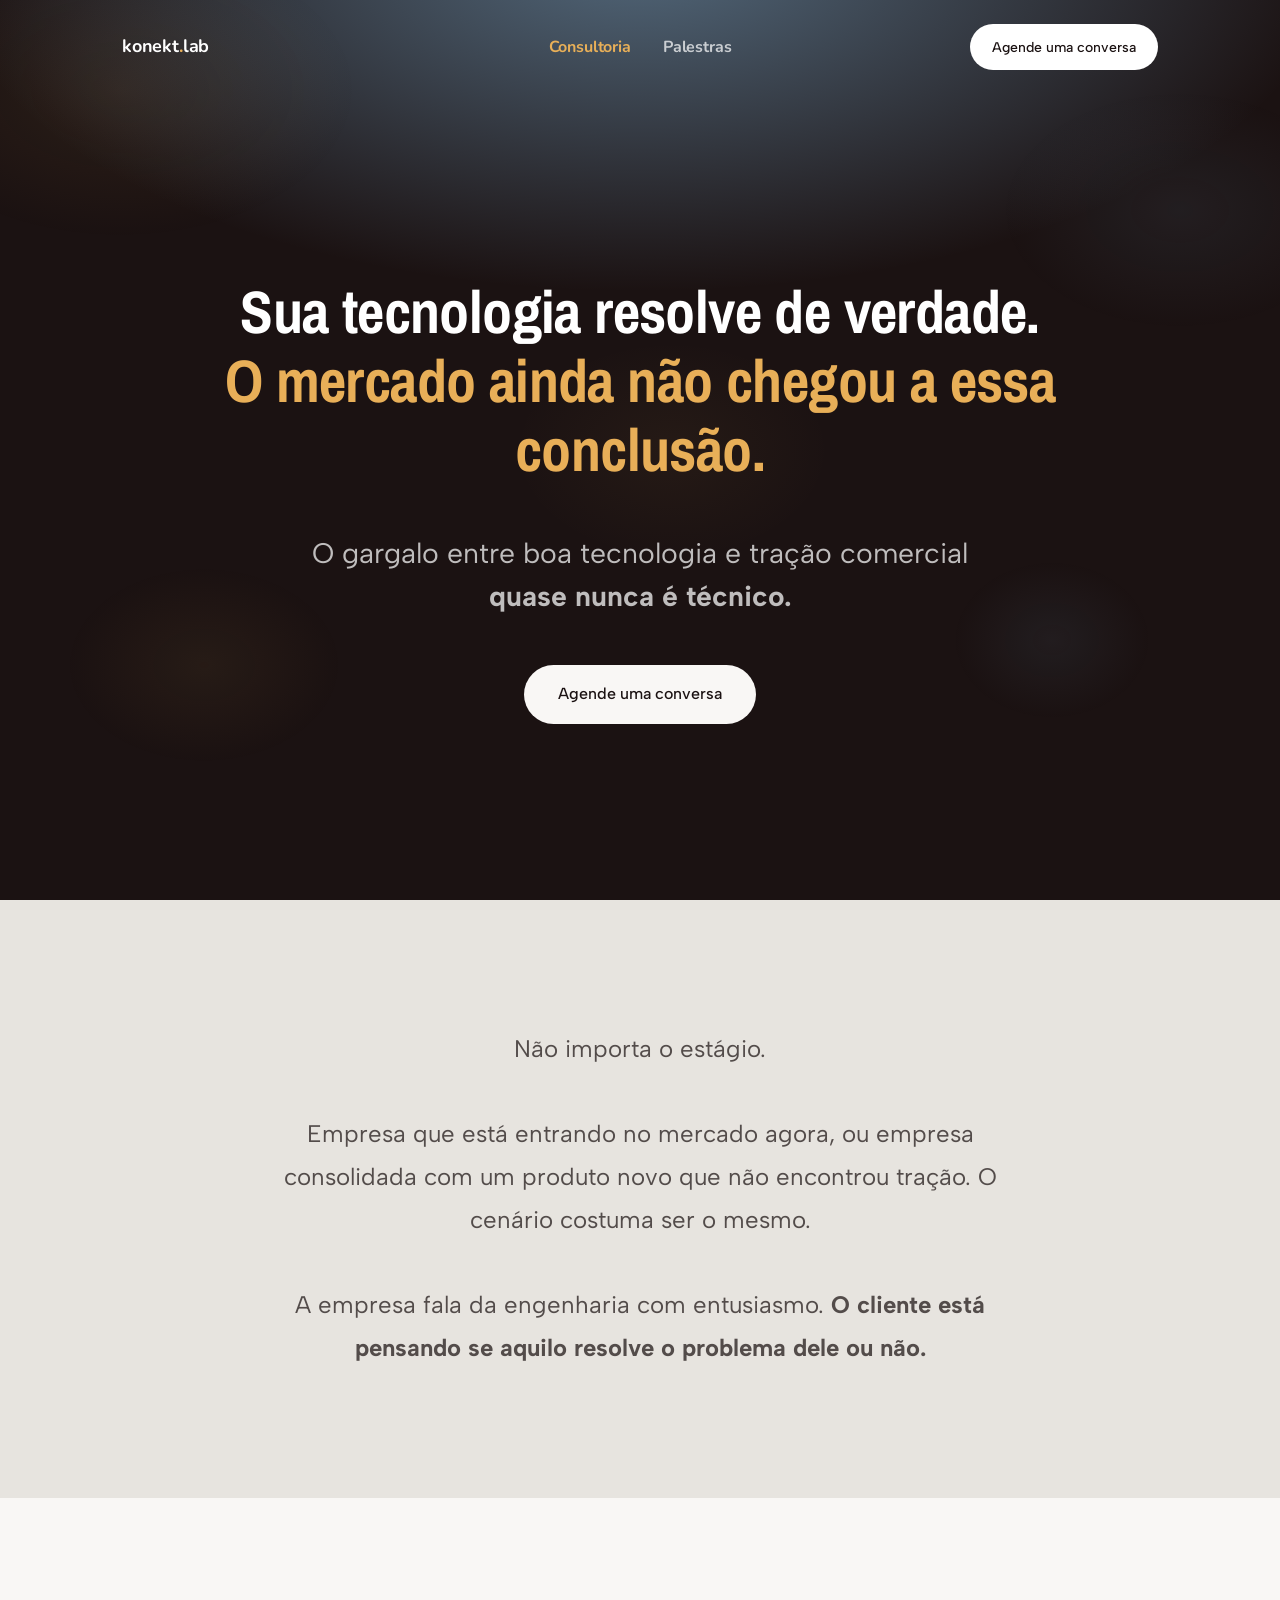
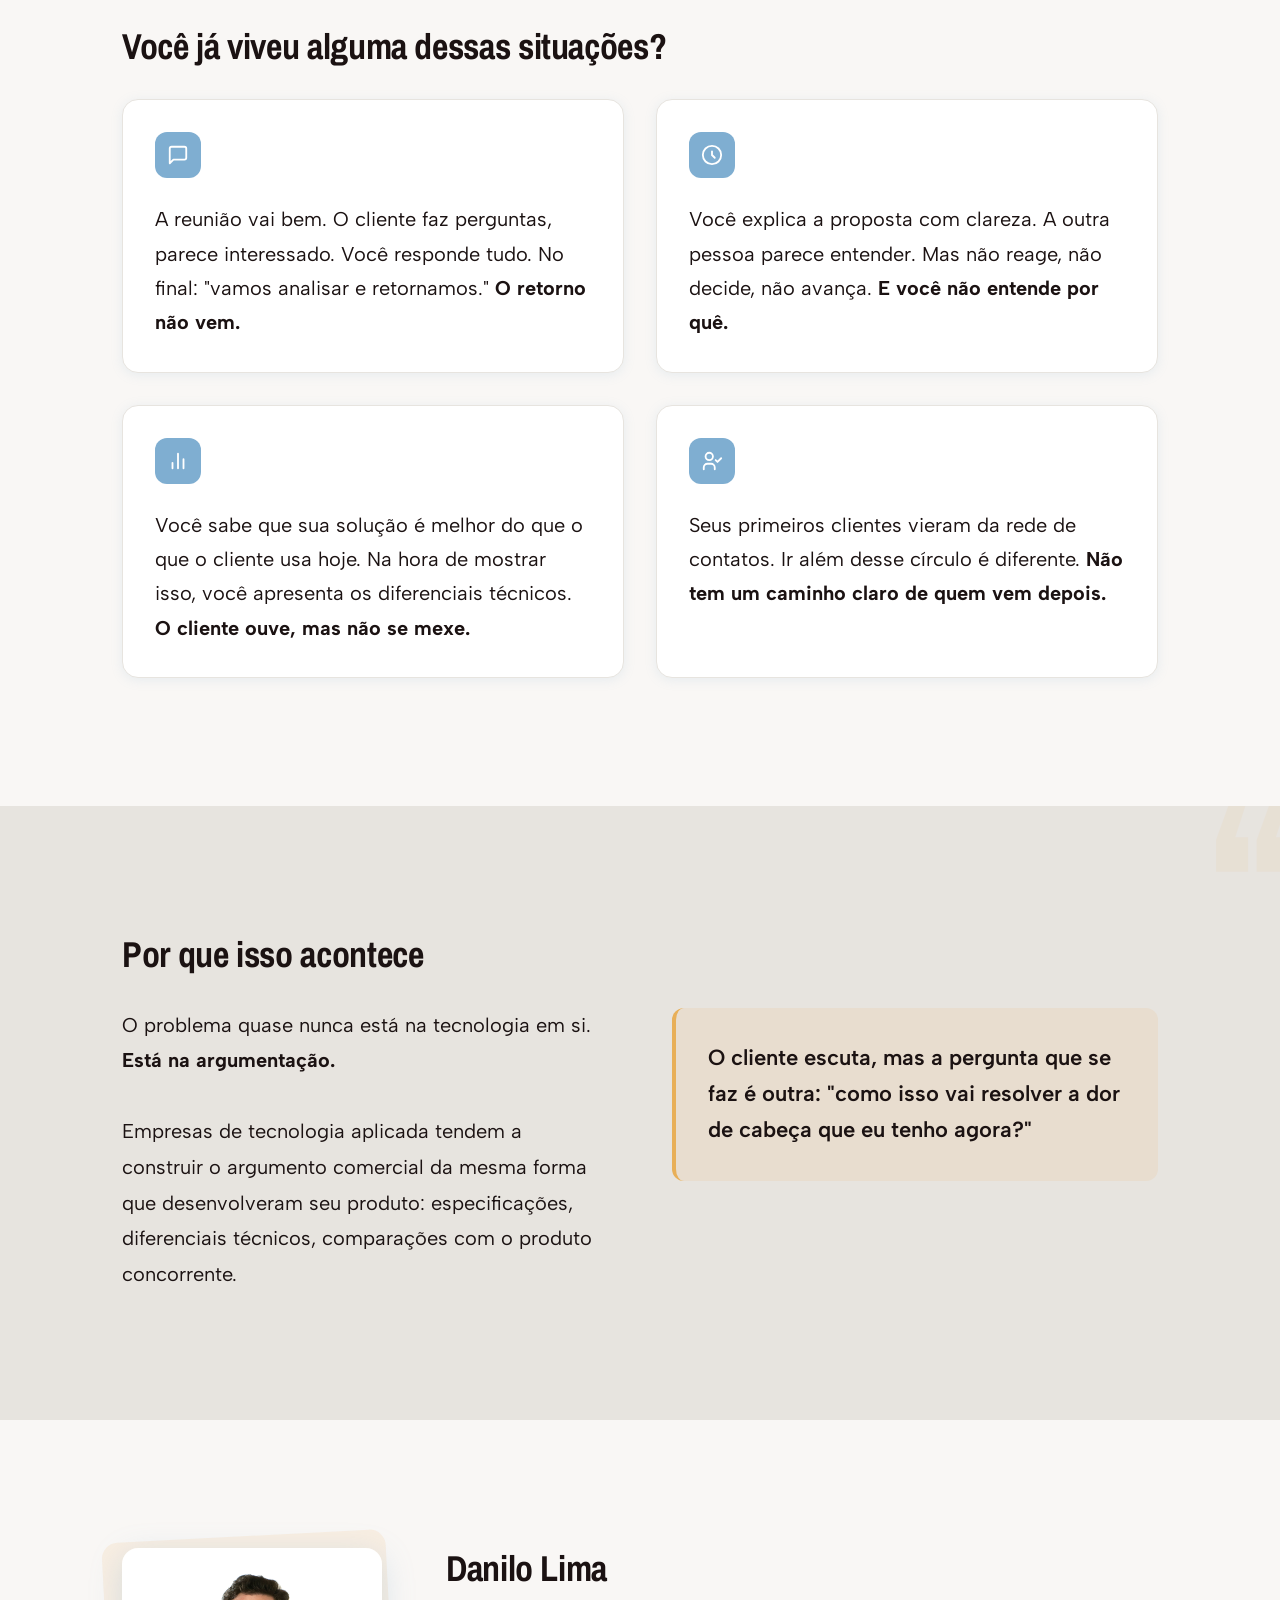
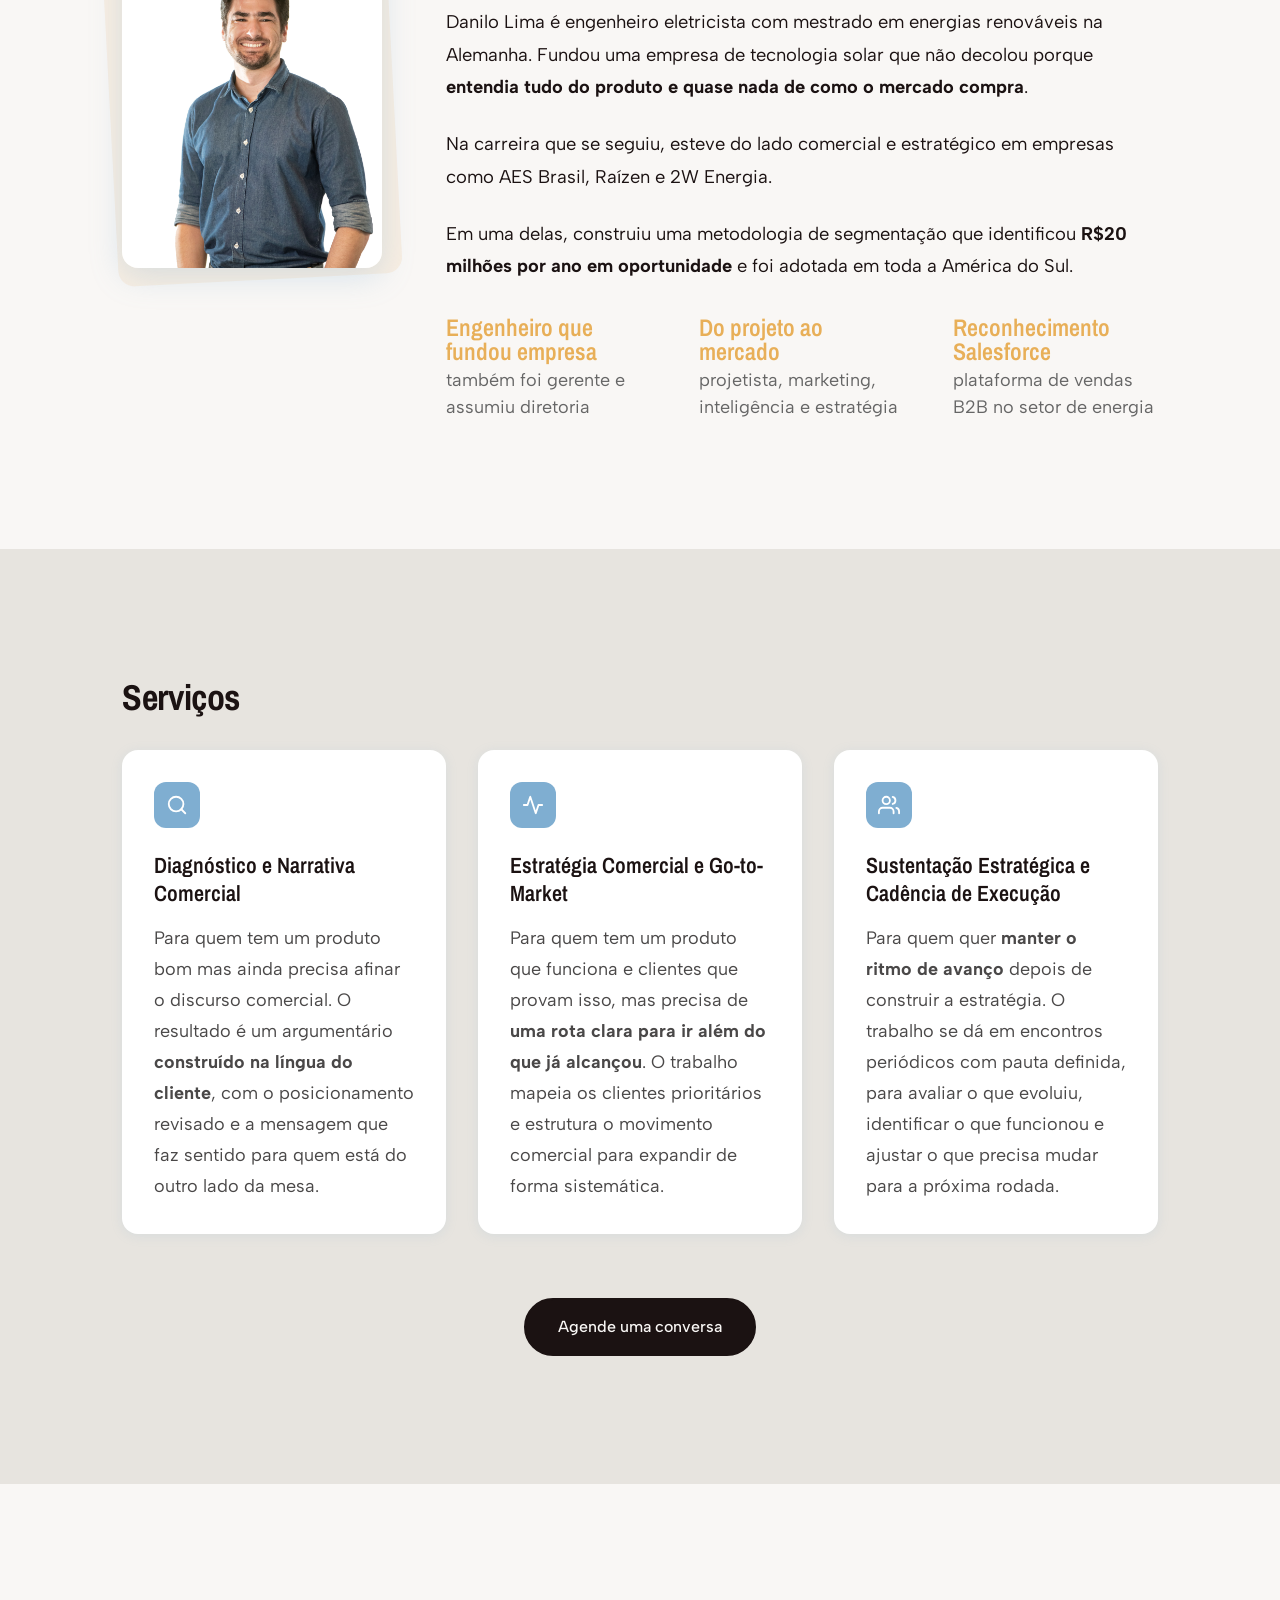
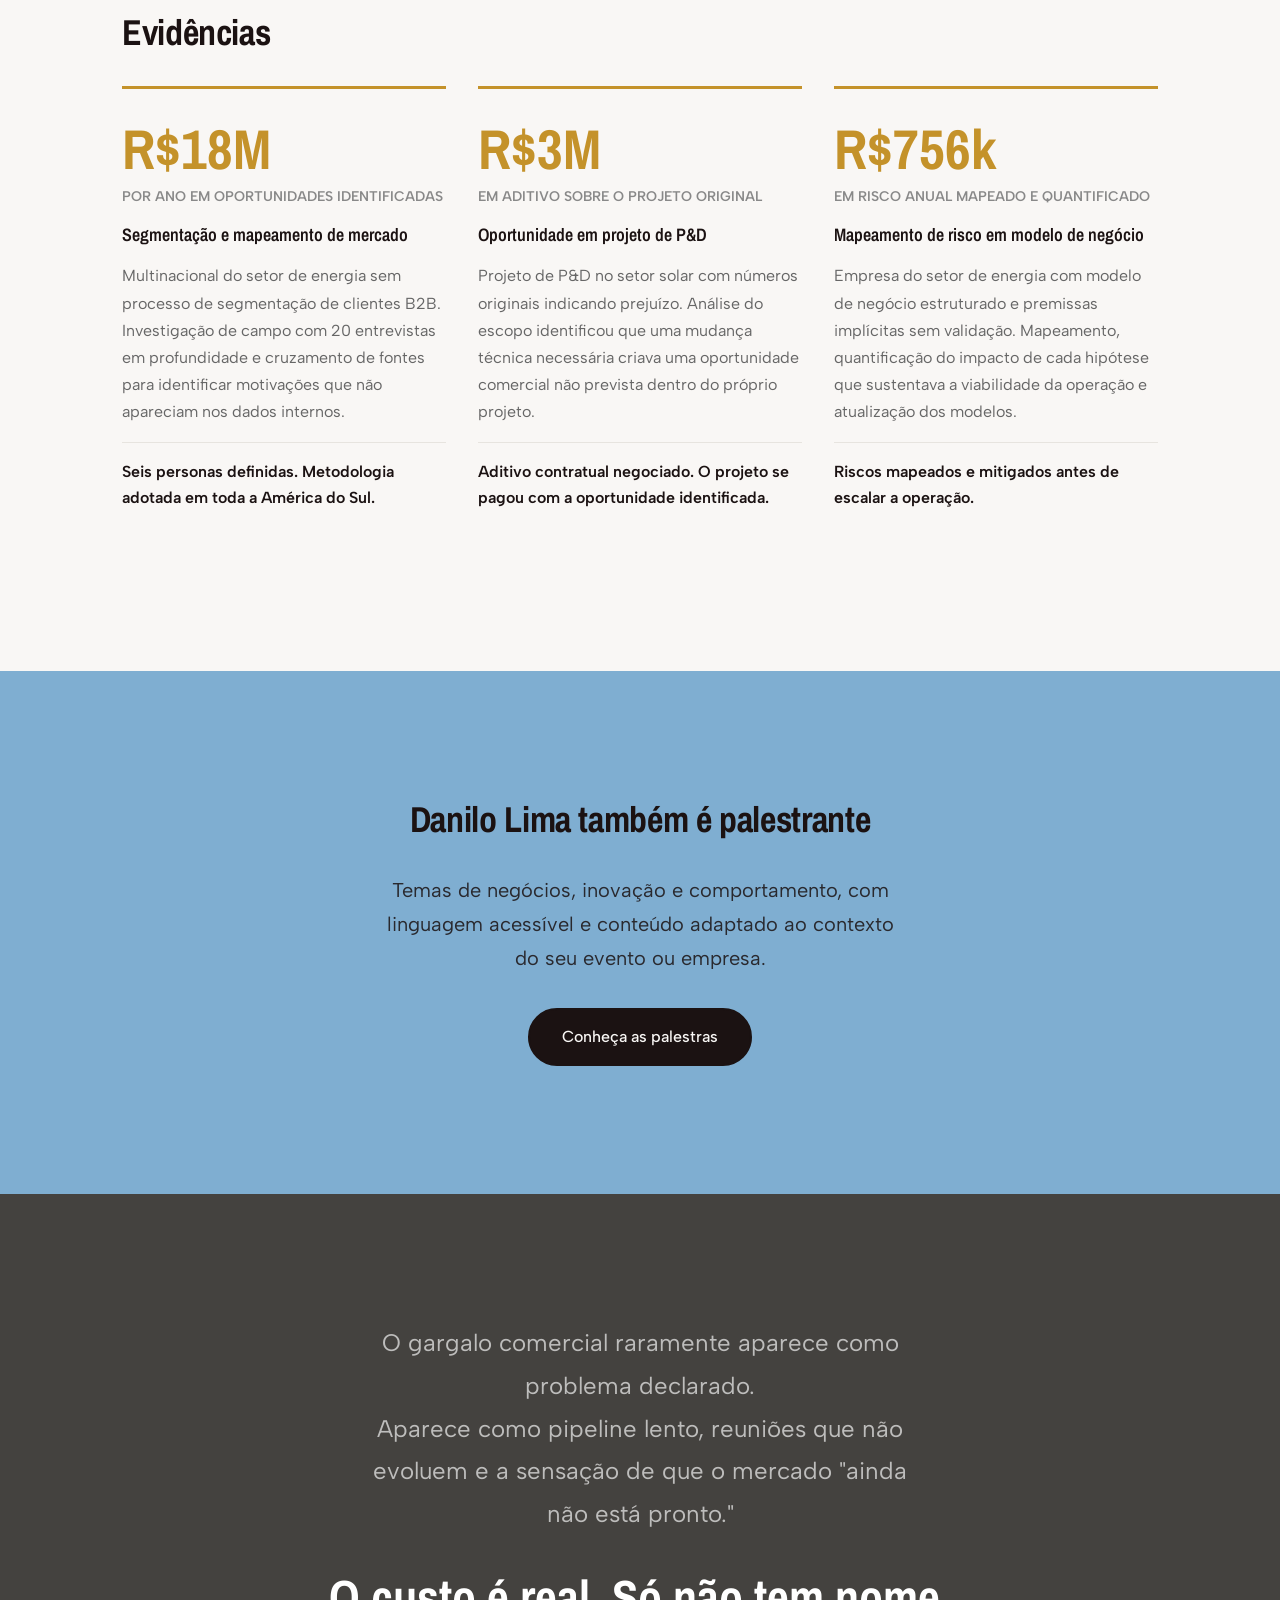
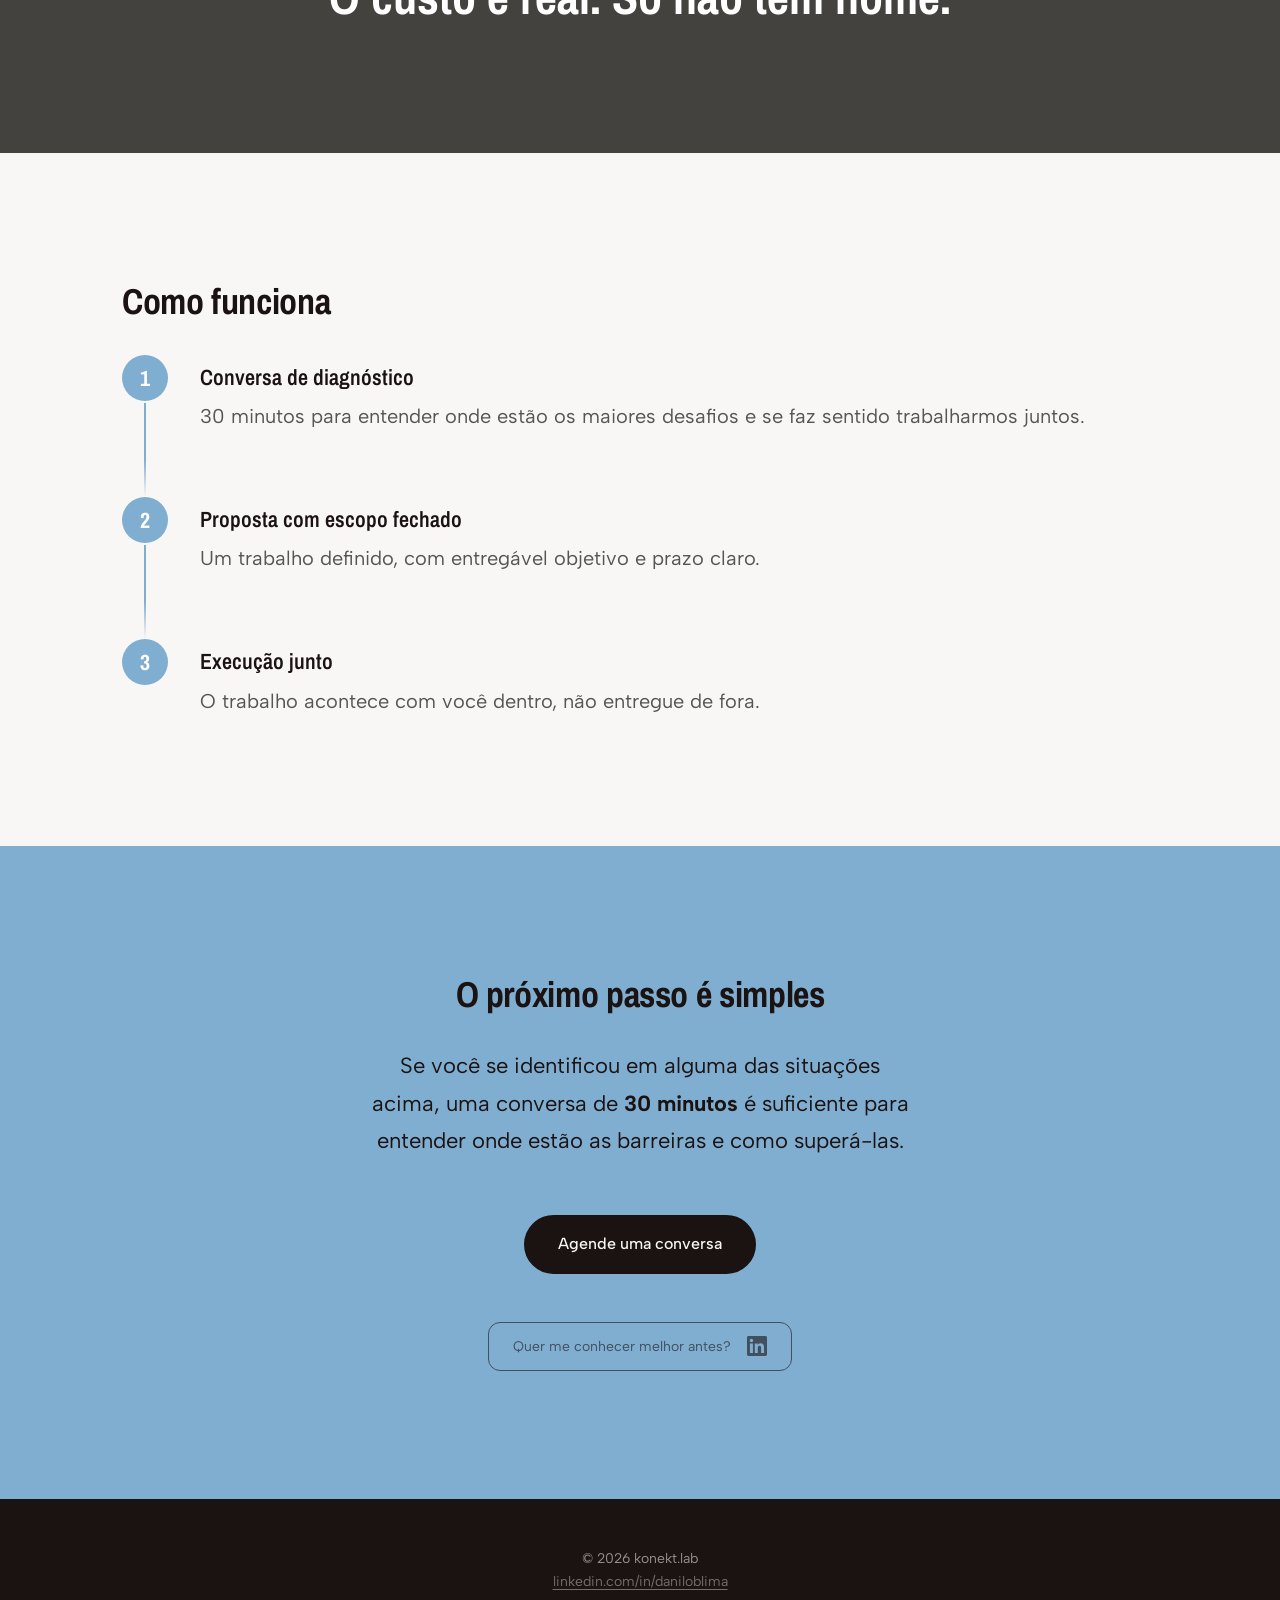
==== commit 36dbf6ae: "CTAs do index apontam para #cta-final; apenas botão final vai ao link externo - #cta-header, #cta-he" ====
--- a/index.html
+++ b/index.html
@@ -22,7 +22,7 @@
         <a href="./" class="nav-link nav-link--active">Consultoria</a>
         <a href="./palestras/" class="nav-link">Palestras</a>
       </nav>
-      <a href="#" class="cta-btn cta-white cta-sm" id="cta-header" target="_blank" rel="noopener">
+      <a href="#cta-final" class="cta-btn cta-white cta-sm" id="cta-header">
         Agende uma conversa
       </a>
       <button class="nav-toggle" aria-label="Abrir menu" aria-expanded="false">
@@ -32,7 +32,7 @@
     <div class="mobile-menu" id="mobile-menu" aria-hidden="true">
       <a href="./" class="mobile-nav-link mobile-nav-link--active">Consultoria</a>
       <a href="./palestras/" class="mobile-nav-link">Palestras</a>
-      <a href="#" class="cta-btn cta-white" id="cta-mobile" target="_blank" rel="noopener">Agende uma conversa</a>
+      <a href="#cta-final" class="cta-btn cta-white" id="cta-mobile">Agende uma conversa</a>
     </div>
   </header>
 
@@ -51,7 +51,7 @@
           <span class="h1-line2">O mercado ainda não chegou a essa conclusão.</span>
         </h1>
         <p class="subheadline">O gargalo entre boa tecnologia e tração comercial <strong>quase nunca é técnico.</strong></p>
-        <a href="#" class="cta-btn cta-powder" id="cta-hero" target="_blank" rel="noopener">
+        <a href="#cta-final" class="cta-btn cta-powder" id="cta-hero">
           Agende uma conversa
         </a>
       </div>
@@ -201,7 +201,7 @@
 
         </div>
         <div class="cta-center">
-          <a href="#" class="cta-btn cta-dark" id="cta-servicos" target="_blank" rel="noopener">
+          <a href="#cta-final" class="cta-btn cta-dark" id="cta-servicos">
             Agende uma conversa
           </a>
         </div>
--- a/css/style.css
+++ b/css/style.css
@@ -1064,6 +1064,10 @@
 }
 
 /* ── CTA Final — bloco LinkedIn secundário ── */
+/* Parâmetros ajustáveis:
+   - Fonte do texto  → font-size em .linkedin-teaser
+   - Tamanho do bloco → padding em .linkedin-teaser
+   - Tamanho do ícone → width/height em .linkedin-icon-link svg  */
 
 .linkedin-teaser {
   display: inline-flex;
@@ -1072,14 +1076,14 @@
   margin-top: var(--sp-2);
   border: 1px solid currentColor;
   border-radius: var(--r-md);
-  padding: 0.625rem var(--sp-2);
-  font-size: var(--text-xs);
-  opacity: 0.55;
+  padding: 0.75rem var(--sp-3);   /* ← tamanho do bloco */
+  font-size: var(--text-sm);      /* ← tamanho da fonte */
+  opacity: 0.6;
   transition: opacity var(--t-fast);
 }
 
 .linkedin-teaser:hover {
-  opacity: 0.85;
+  opacity: 0.9;
 }
 
 .linkedin-icon-link {
@@ -1087,6 +1091,11 @@
   align-items: center;
   color: inherit;
   flex-shrink: 0;
+}
+
+.linkedin-icon-link svg {
+  width: 20px;   /* ← tamanho do ícone */
+  height: 20px;
 }
 
 /* ============================================================
